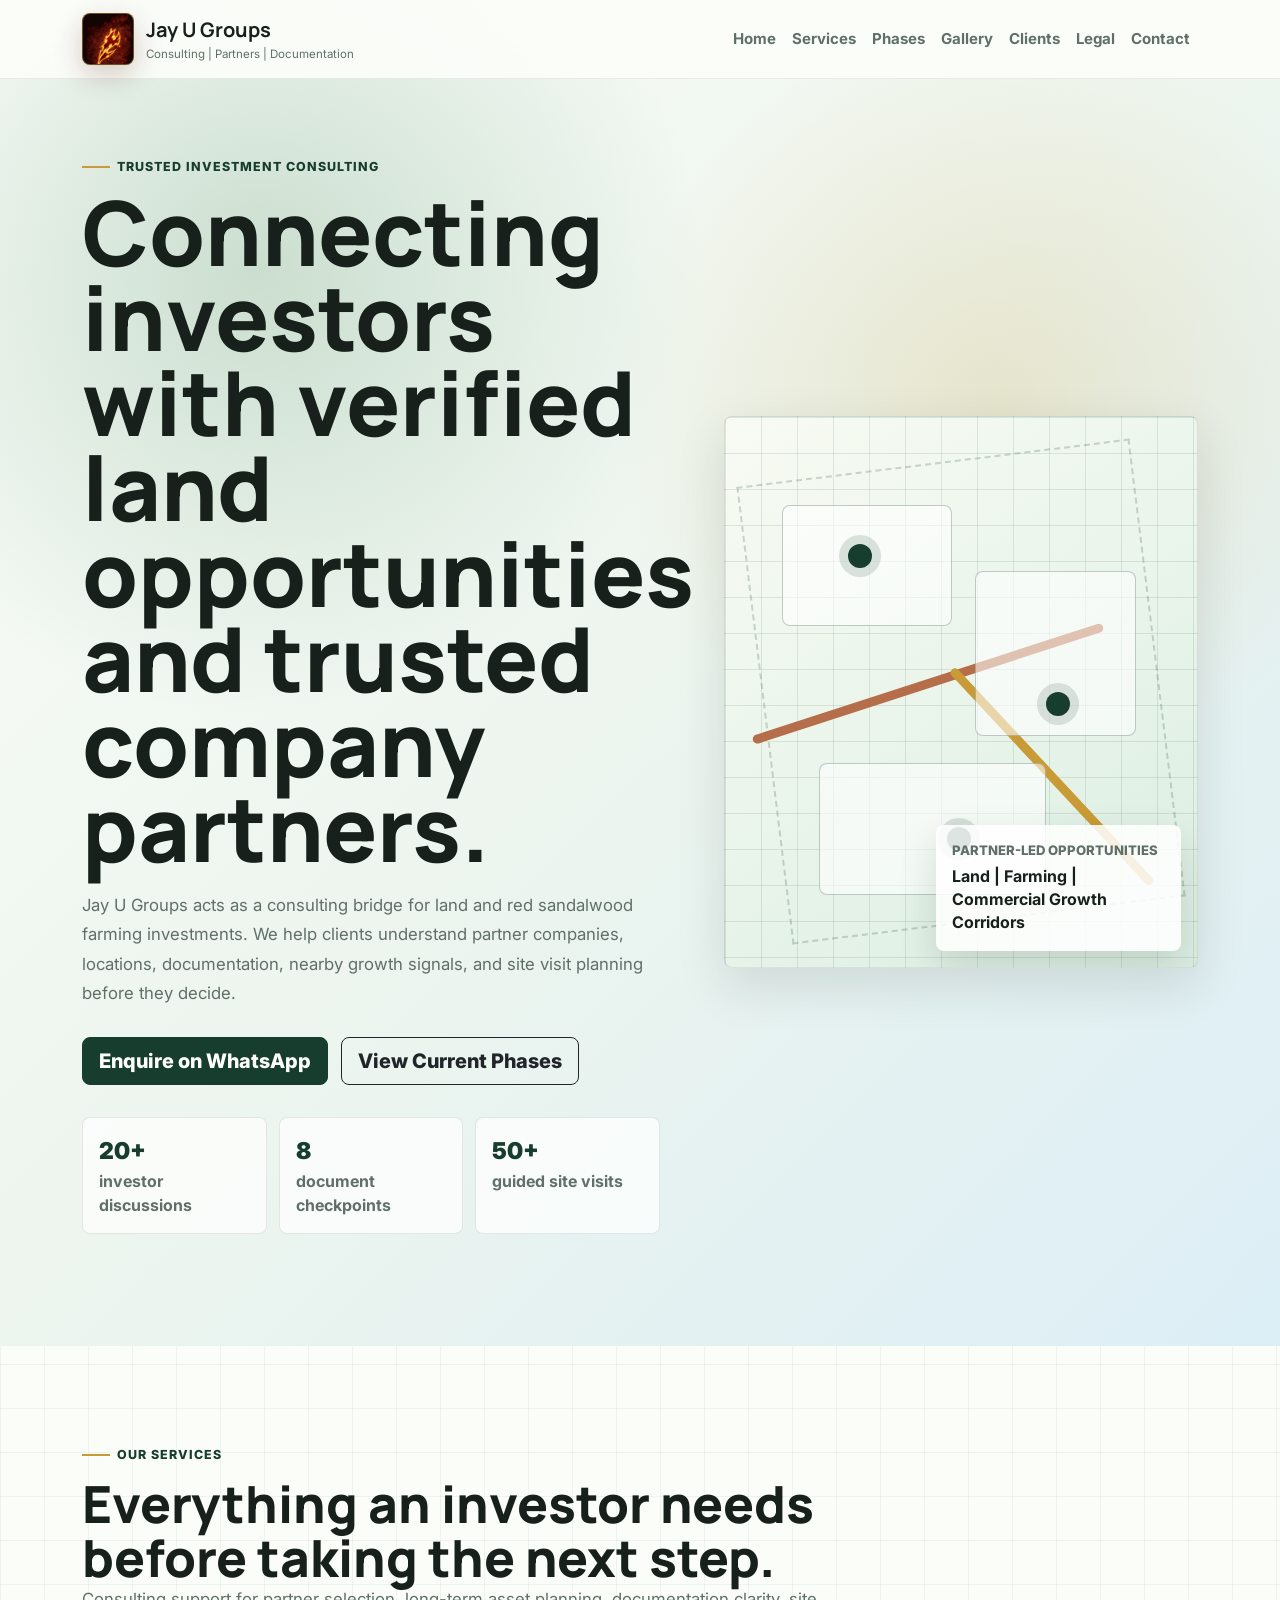
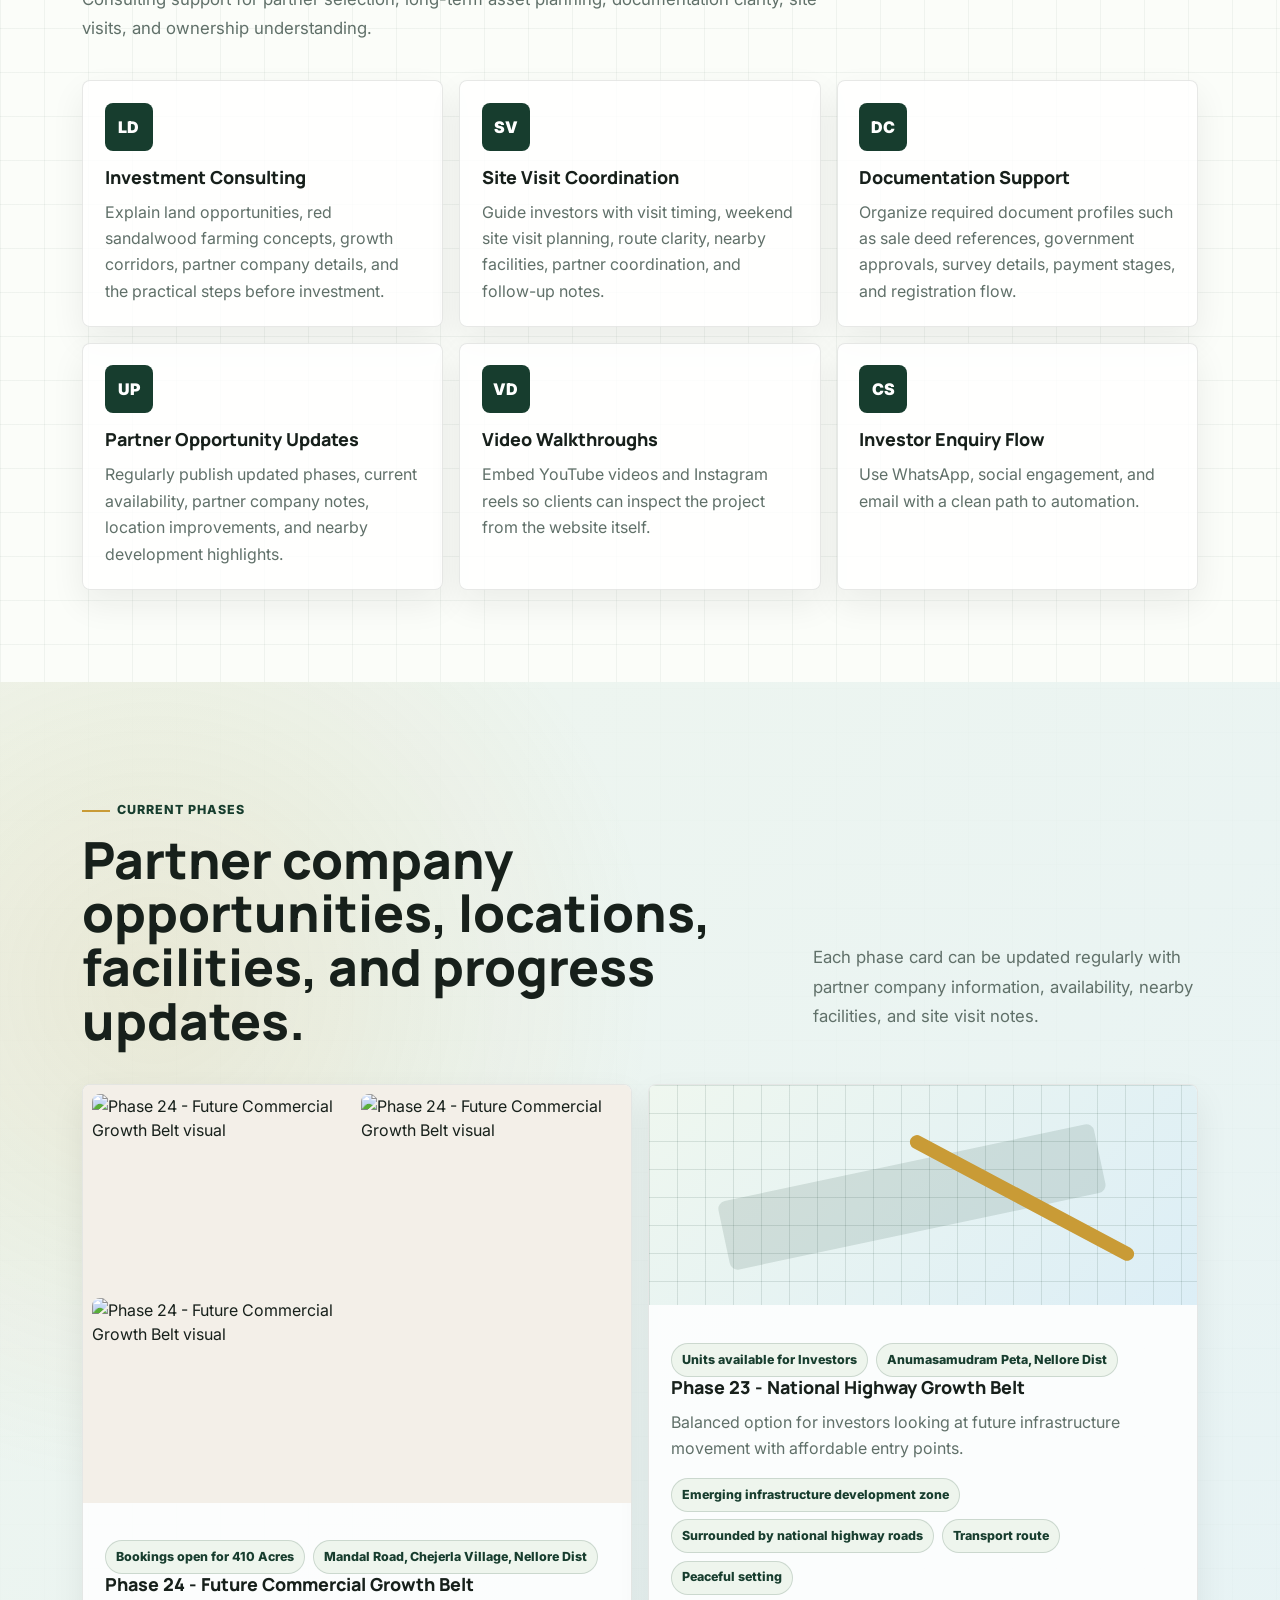
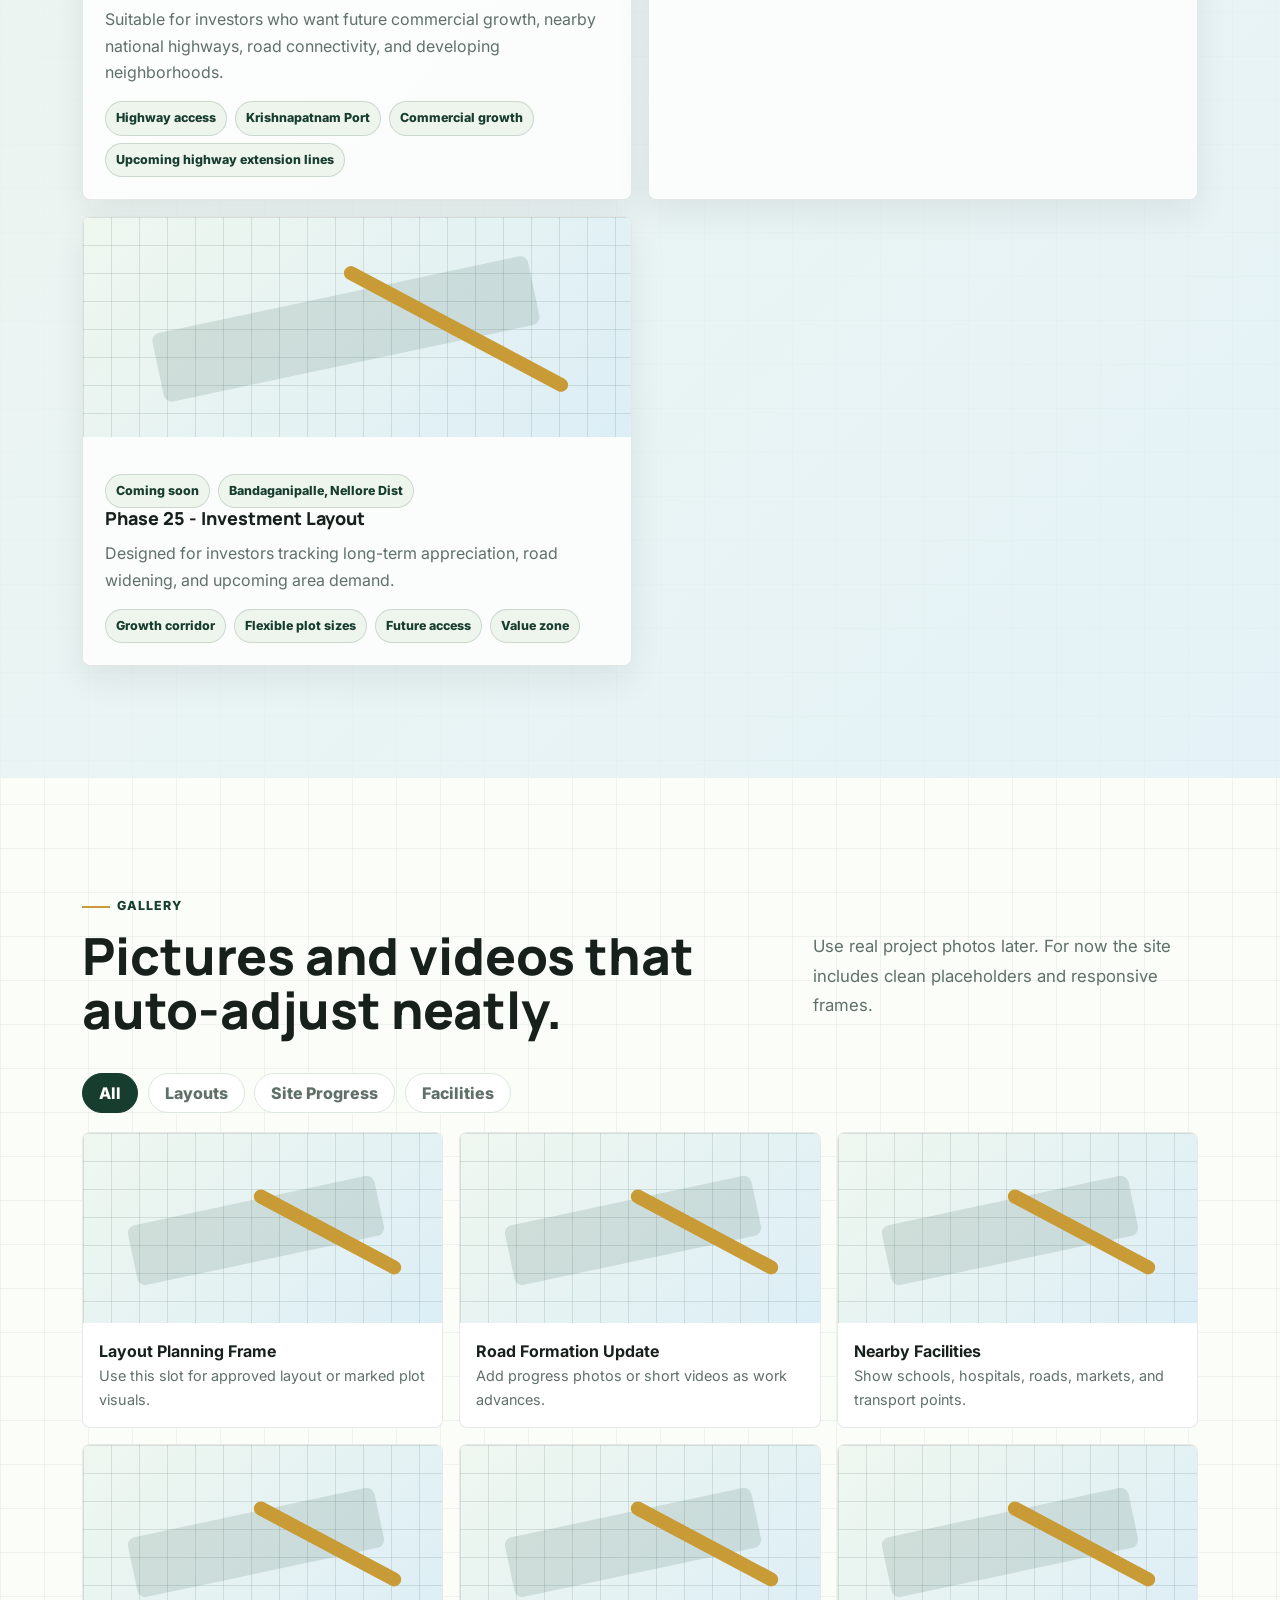
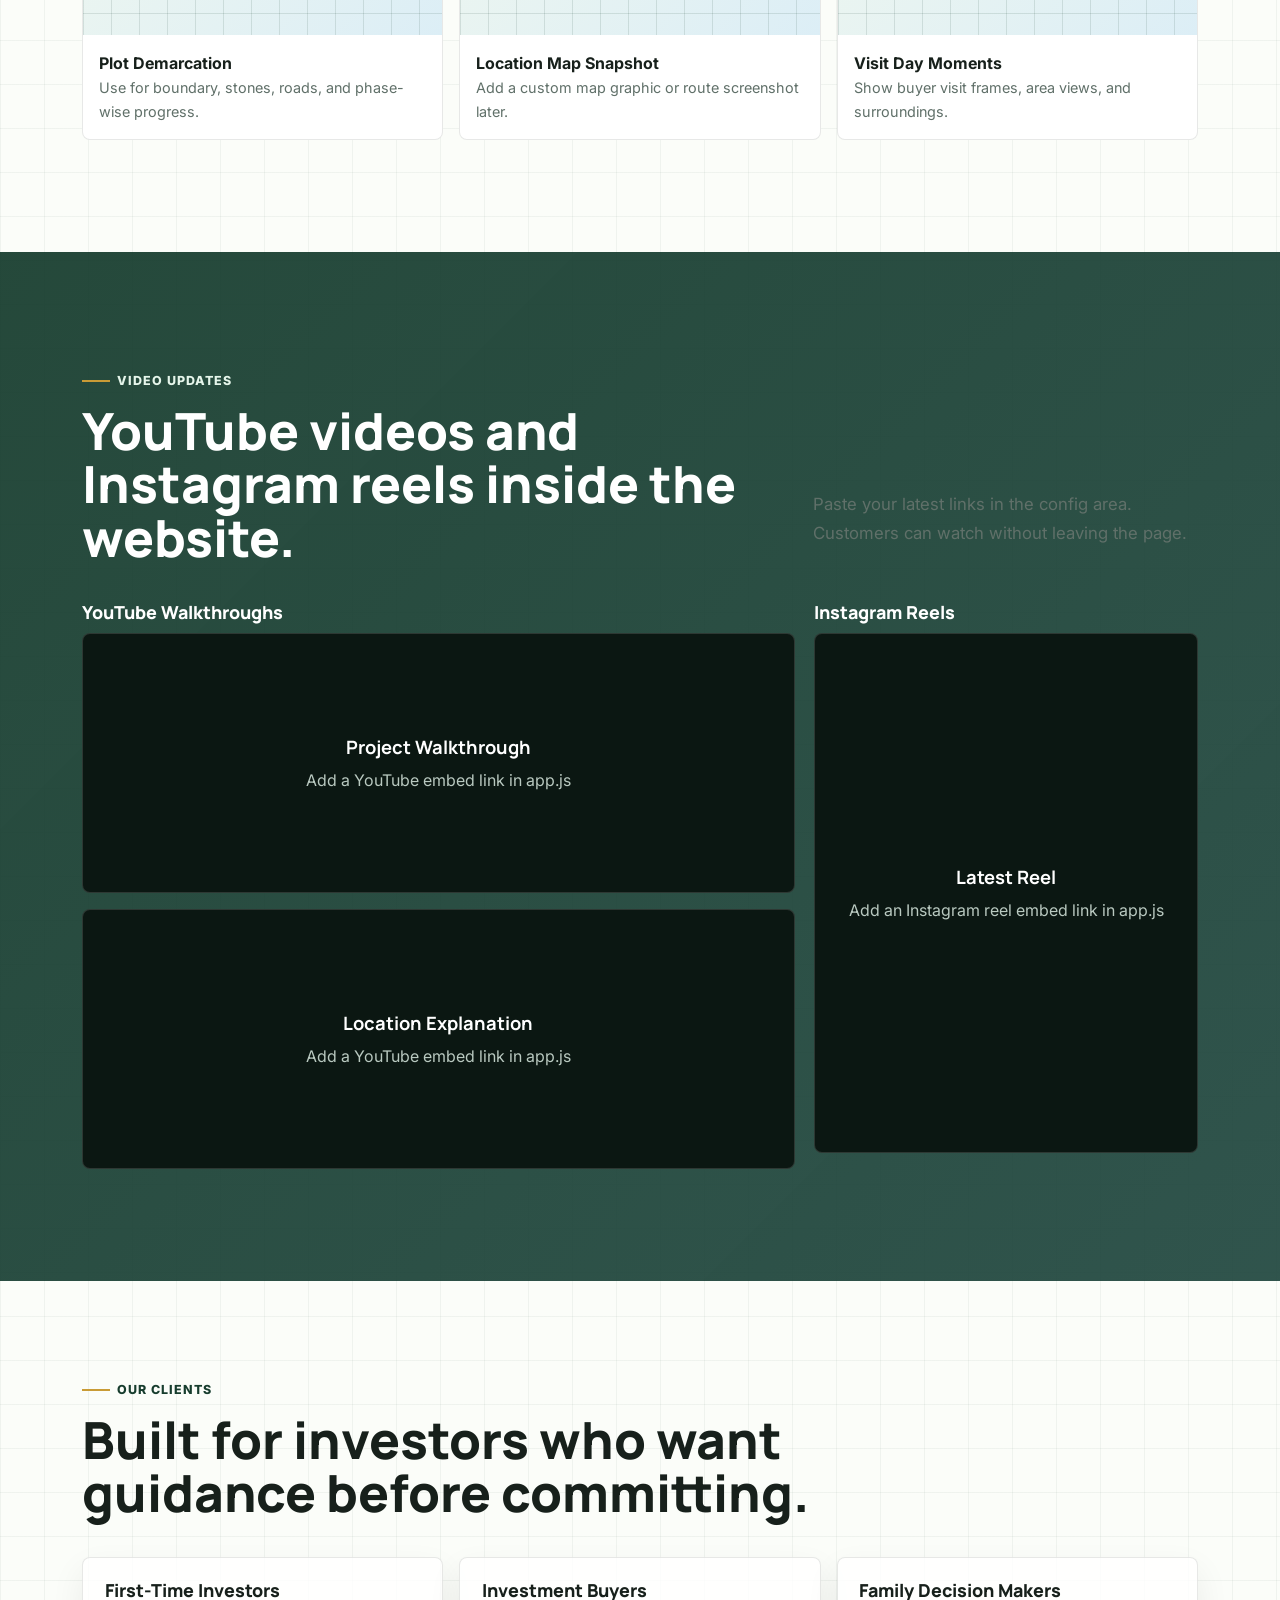
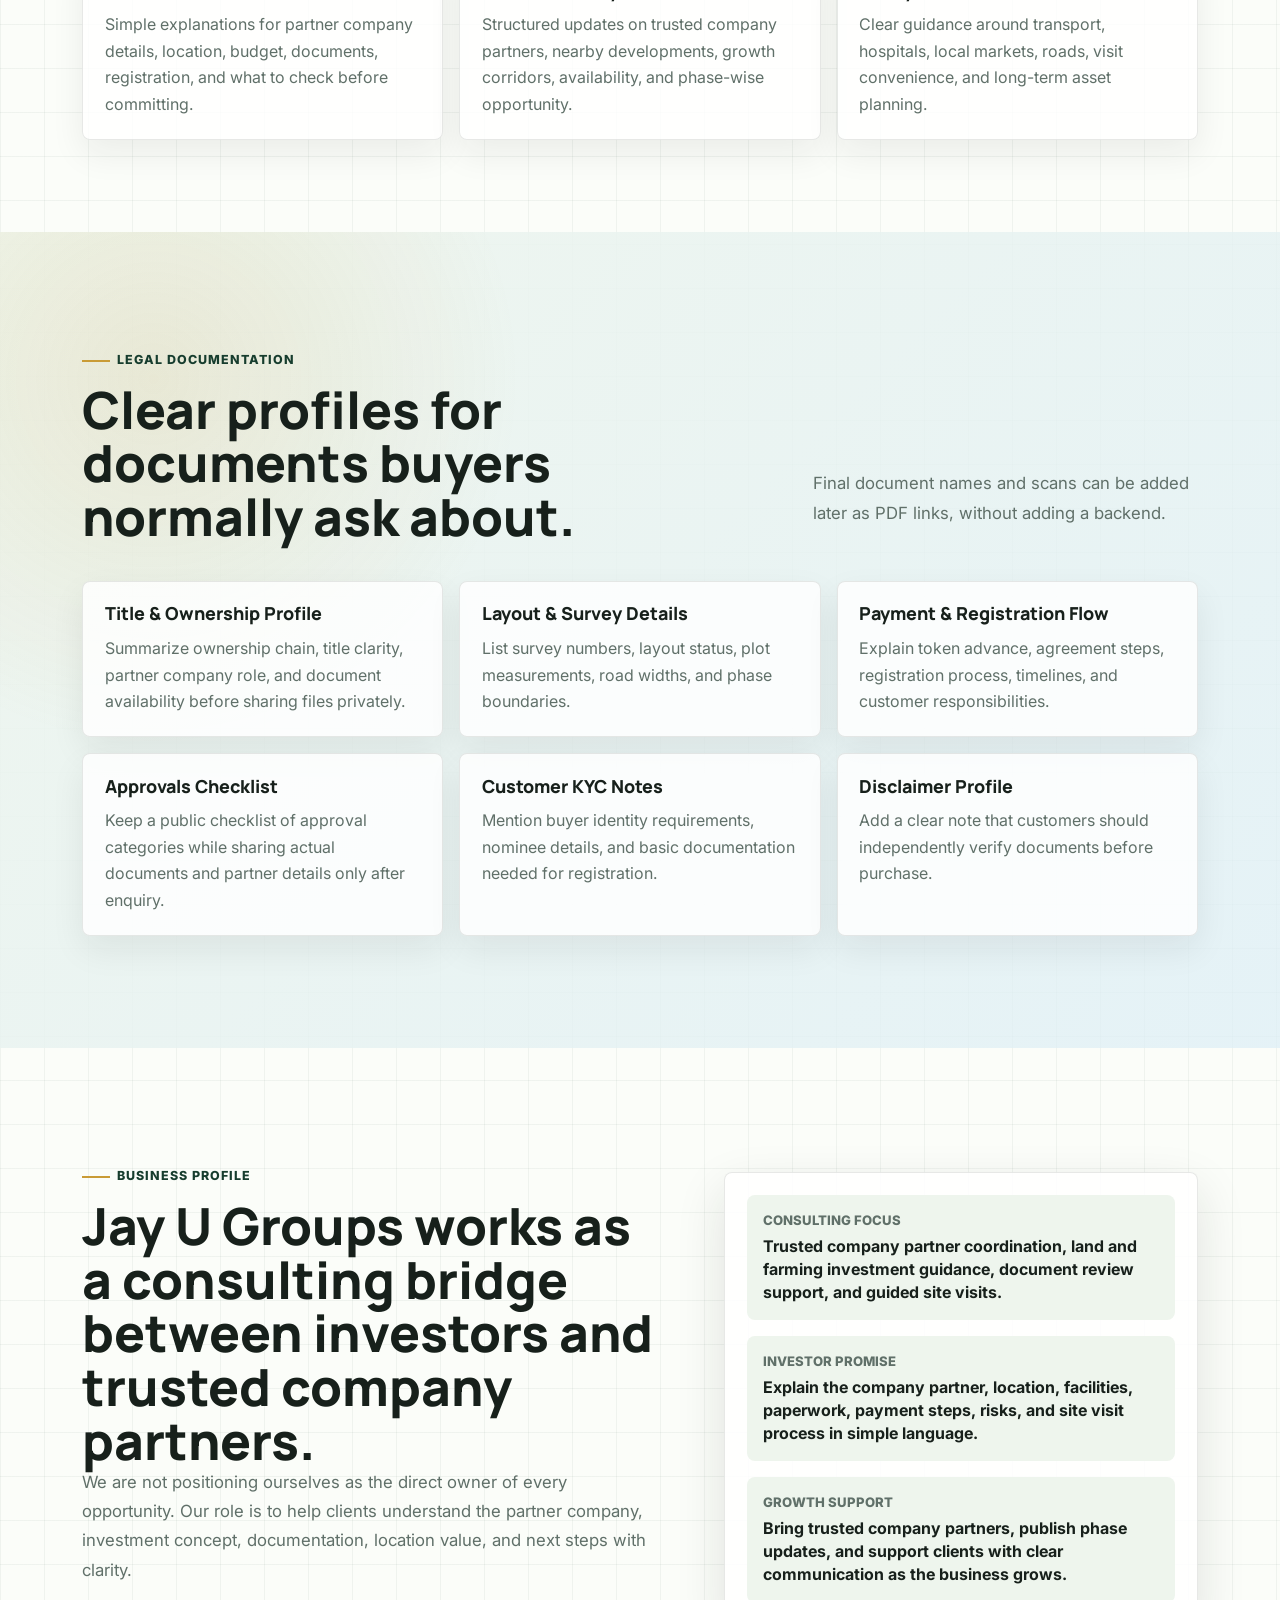
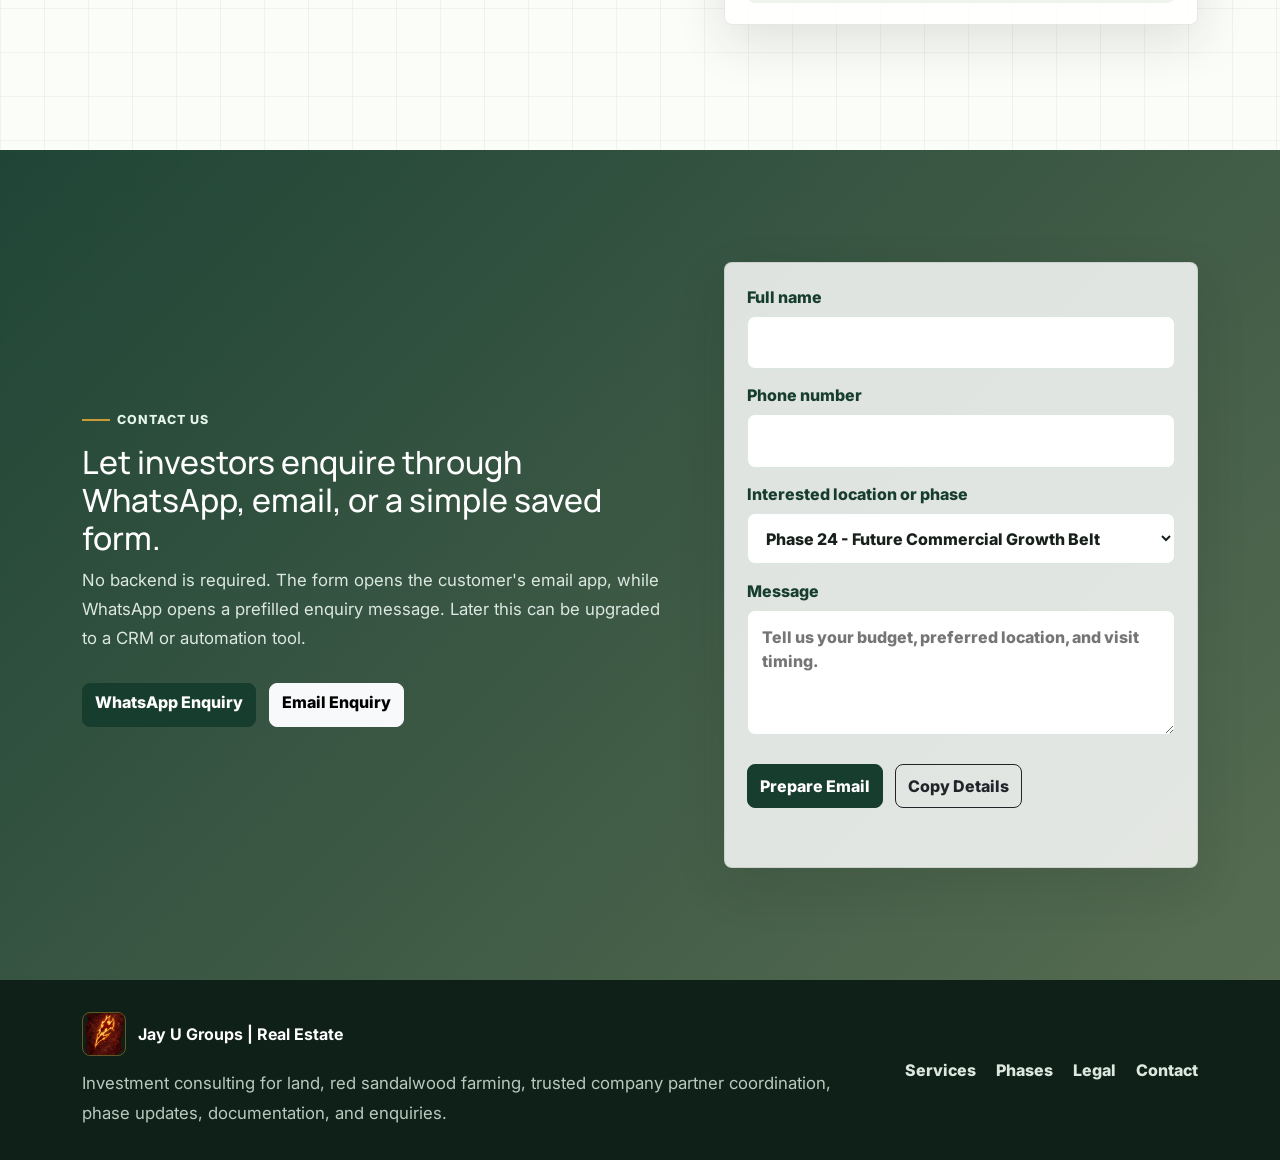
==== index.html @ fd275a39 "Publish consolidated root site structure" ====
<!doctype html>
<html lang="en">
  <head>
    <meta charset="utf-8">
    <meta name="viewport" content="width=device-width, initial-scale=1">
    <meta name="description" content="Jay U Groups is an investment consulting brand connecting clients with trusted company partners for land, red sandalwood farming, documentation, and guided site visits.">
    <meta property="og:title" content="Jay U Groups | Real Estate">
    <meta property="og:description" content="Investment consulting for land, red sandalwood farming, trusted company partner coordination, documentation support, and guided site visits.">
    <meta property="og:image" content="./assets/jay-u-groups-logo.png">
    <meta name="twitter:card" content="summary_large_image">
    <meta name="twitter:image" content="./assets/jay-u-groups-logo.png">
    <title>Jay U Groups | Real Estate</title>
    <link rel="icon" type="image/png" href="./assets/jay-u-groups-logo.png">
    <link rel="preconnect" href="https://cdn.jsdelivr.net">
    <link rel="preconnect" href="https://fonts.googleapis.com">
    <link rel="preconnect" href="https://fonts.gstatic.com" crossorigin>
    <link href="https://fonts.googleapis.com/css2?family=Inter:wght@400;500;600;700;800&family=Manrope:wght@500;600;700;800&display=swap" rel="stylesheet">
    <link href="https://cdn.jsdelivr.net/npm/bootstrap@5.3.3/dist/css/bootstrap.min.css" rel="stylesheet">
    <link href="./styles.css" rel="stylesheet">
  </head>
  <body>
    <div class="site-shell">
      <nav class="navbar navbar-expand-lg fixed-top">
        <div class="container">
          <a class="navbar-brand" href="#home" aria-label="Jay U Groups home">
            <span class="brand-mark">
              <img src="./assets/jay-u-groups-logo.png" alt="" aria-hidden="true">
            </span>
            <span>
              <strong>Jay U Groups</strong>
              <small>Consulting | Partners | Documentation</small>
            </span>
          </a>
          <button class="navbar-toggler" type="button" data-bs-toggle="collapse" data-bs-target="#mainNav" aria-controls="mainNav" aria-expanded="false" aria-label="Toggle navigation">
            <span class="navbar-toggler-icon"></span>
          </button>
          <div class="collapse navbar-collapse" id="mainNav">
            <ul class="navbar-nav ms-auto align-items-lg-center">
              <li class="nav-item"><a class="nav-link" href="#home">Home</a></li>
              <li class="nav-item"><a class="nav-link" href="#services">Services</a></li>
              <li class="nav-item"><a class="nav-link" href="#projects">Phases</a></li>
              <li class="nav-item"><a class="nav-link" href="#gallery">Gallery</a></li>
              <li class="nav-item"><a class="nav-link" href="#clients">Clients</a></li>
              <li class="nav-item"><a class="nav-link" href="#legal">Legal</a></li>
              <li class="nav-item"><a class="nav-link" href="#contact">Contact</a></li>
            </ul>
          </div>
        </div>
      </nav>

      <main>
        <section class="hero section-pad" id="home">
          <div class="hero-grid container">
            <div class="hero-copy">
              <span class="eyebrow">Trusted Investment Consulting</span>
              <h1>Connecting investors with verified land opportunities and trusted company partners.</h1>
              <p>Jay U Groups acts as a consulting bridge for land and red sandalwood farming investments. We help clients understand partner companies, locations, documentation, nearby growth signals, and site visit planning before they decide.</p>
              <div class="hero-actions">
                <a class="btn btn-primary btn-lg" id="heroWhatsApp" target="_blank" rel="noopener" href="#">Enquire on WhatsApp</a>
                <a class="btn btn-outline-dark btn-lg" href="#projects">View Current Phases</a>
              </div>
              <div class="trust-row" aria-label="Business highlights">
                <span><strong id="statPlots">0+</strong> investor discussions</span>
                <span><strong id="statDocs">0</strong> document checkpoints</span>
                <span><strong id="statVisits">0+</strong> guided site visits</span>
              </div>
            </div>
            <div class="hero-visual" aria-hidden="true">
              <div class="map-board">
                <div class="route-line route-a"></div>
                <div class="route-line route-b"></div>
                <div class="zone zone-one"></div>
                <div class="zone zone-two"></div>
                <div class="zone zone-three"></div>
                <span class="pin pin-a"></span>
                <span class="pin pin-b"></span>
                <span class="pin pin-c"></span>
                <div class="metric-panel">
                  <span>Partner-led opportunities</span>
                  <strong>Land | Farming | Commercial Growth Corridors</strong>
                </div>
              </div>
            </div>
          </div>
        </section>

        <section class="section-pad compact" id="services">
          <div class="container">
            <div class="section-heading">
              <span class="eyebrow">Our Services</span>
              <h2>Everything an investor needs before taking the next step.</h2>
              <p>Consulting support for partner selection, long-term asset planning, documentation clarity, site visits, and ownership understanding.</p>
            </div>
            <div class="service-grid" id="serviceGrid"></div>
          </div>
        </section>

        <section class="section-pad band" id="projects">
          <div class="container">
            <div class="section-heading split">
              <div>
                <span class="eyebrow">Current Phases</span>
                <h2>Partner company opportunities, locations, facilities, and progress updates.</h2>
              </div>
              <p>Each phase card can be updated regularly with partner company information, availability, nearby facilities, and site visit notes.</p>
            </div>
            <div class="project-grid" id="projectGrid"></div>
          </div>
        </section>

        <section class="section-pad" id="gallery">
          <div class="container">
            <div class="section-heading split">
              <div>
                <span class="eyebrow">Gallery</span>
                <h2>Pictures and videos that auto-adjust neatly.</h2>
              </div>
              <p>Use real project photos later. For now the site includes clean placeholders and responsive frames.</p>
            </div>
            <div class="gallery-tools">
              <button class="filter-btn active" data-filter="all">All</button>
              <button class="filter-btn" data-filter="layout">Layouts</button>
              <button class="filter-btn" data-filter="site">Site Progress</button>
              <button class="filter-btn" data-filter="facility">Facilities</button>
            </div>
            <div class="gallery-grid" id="galleryGrid"></div>
          </div>
        </section>

        <section class="section-pad media-band" id="videos">
          <div class="container">
            <div class="section-heading split">
              <div>
                <span class="eyebrow">Video Updates</span>
                <h2>YouTube videos and Instagram reels inside the website.</h2>
              </div>
              <p>Paste your latest links in the config area. Customers can watch without leaving the page.</p>
            </div>
            <div class="media-layout">
              <div>
                <h3>YouTube Walkthroughs</h3>
                <div class="video-stack" id="youtubeGrid"></div>
              </div>
              <div>
                <h3>Instagram Reels</h3>
                <div class="reel-stack" id="reelGrid"></div>
              </div>
            </div>
          </div>
        </section>

        <section class="section-pad compact" id="clients">
          <div class="container">
            <div class="section-heading">
              <span class="eyebrow">Our Clients</span>
              <h2>Built for investors who want guidance before committing.</h2>
            </div>
            <div class="client-grid" id="clientGrid"></div>
          </div>
        </section>

        <section class="section-pad band" id="legal">
          <div class="container">
            <div class="section-heading split">
              <div>
                <span class="eyebrow">Legal Documentation</span>
                <h2>Clear profiles for documents buyers normally ask about.</h2>
              </div>
              <p>Final document names and scans can be added later as PDF links, without adding a backend.</p>
            </div>
            <div class="legal-grid" id="legalGrid"></div>
          </div>
        </section>

        <section class="section-pad" id="profiles">
          <div class="container profile-layout">
            <div class="section-heading">
              <span class="eyebrow">Business Profile</span>
              <h2>Jay U Groups works as a consulting bridge between investors and trusted company partners.</h2>
              <p>We are not positioning ourselves as the direct owner of every opportunity. Our role is to help clients understand the partner company, investment concept, documentation, location value, and next steps with clarity.</p>
            </div>
            <div class="profile-panel">
              <div>
                <span>Consulting Focus</span>
                <strong>Trusted company partner coordination, land and farming investment guidance, document review support, and guided site visits.</strong>
              </div>
              <div>
                <span>Investor Promise</span>
                <strong>Explain the company partner, location, facilities, paperwork, payment steps, risks, and site visit process in simple language.</strong>
              </div>
              <div>
                <span>Growth Support</span>
                <strong>Bring trusted company partners, publish phase updates, and support clients with clear communication as the business grows.</strong>
              </div>
            </div>
          </div>
        </section>

        <section class="section-pad contact-band" id="contact">
          <div class="container contact-layout">
            <div>
              <span class="eyebrow">Contact Us</span>
              <h2>Let investors enquire through WhatsApp, email, or a simple saved form.</h2>
              <p>No backend is required. The form opens the customer's email app, while WhatsApp opens a prefilled enquiry message. Later this can be upgraded to a CRM or automation tool.</p>
              <div class="contact-actions">
                <a class="btn btn-primary" id="contactWhatsApp" target="_blank" rel="noopener" href="#">WhatsApp Enquiry</a>
                <a class="btn btn-light" id="contactEmail" href="#">Email Enquiry</a>
              </div>
            </div>
            <form class="contact-form" id="leadForm">
              <label>
                Full name
                <input type="text" name="name" autocomplete="name" required>
              </label>
              <label>
                Phone number
                <input type="tel" name="phone" autocomplete="tel" required>
              </label>
              <label>
                Interested location or phase
                <select name="interest" id="interestSelect"></select>
              </label>
              <label>
                Message
                <textarea name="message" rows="4" placeholder="Tell us your budget, preferred location, and visit timing."></textarea>
              </label>
              <div class="form-actions">
                <button class="btn btn-primary" type="submit">Prepare Email</button>
                <button class="btn btn-outline-dark" type="button" id="copyLead">Copy Details</button>
              </div>
              <p class="form-note" id="formNote" role="status"></p>
            </form>
          </div>
        </section>
      </main>

      <footer>
        <div class="container footer-grid">
          <div>
            <span class="footer-brand">
              <img src="./assets/jay-u-groups-logo.png" alt="" aria-hidden="true">
              <strong>Jay U Groups | Real Estate</strong>
            </span>
            <p>Investment consulting for land, red sandalwood farming, trusted company partner coordination, phase updates, documentation, and enquiries.</p>
          </div>
          <div>
            <a href="#services">Services</a>
            <a href="#projects">Phases</a>
            <a href="#legal">Legal</a>
            <a href="#contact">Contact</a>
          </div>
        </div>
      </footer>
    </div>

    <script src="https://cdn.jsdelivr.net/npm/bootstrap@5.3.3/dist/js/bootstrap.bundle.min.js"></script>
    <script src="./app.js"></script>
  </body>
</html>
---- styles.css ----
:root {
  --ink: #17201b;
  --muted: #607069;
  --line: #dce7df;
  --paper: #fbfdf9;
  --soft: #eef5ed;
  --forest: #173d2e;
  --leaf: #4f8f65;
  --gold: #c99b36;
  --clay: #b66e4a;
  --sky: #dceef6;
  --white: #ffffff;
  --shadow: 0 18px 50px rgba(23, 32, 27, 0.12);
}

* {
  box-sizing: border-box;
}

html {
  scroll-behavior: smooth;
}

body {
  margin: 0;
  font-family: Inter, system-ui, -apple-system, BlinkMacSystemFont, "Segoe UI", sans-serif;
  color: var(--ink);
  background:
    linear-gradient(90deg, rgba(23, 61, 46, 0.05) 1px, transparent 1px),
    linear-gradient(rgba(23, 61, 46, 0.05) 1px, transparent 1px),
    var(--paper);
  background-size: 44px 44px;
}

a {
  color: inherit;
  text-decoration: none;
}

.navbar {
  background: rgba(251, 253, 249, 0.92);
  border-bottom: 1px solid rgba(23, 32, 27, 0.08);
  backdrop-filter: blur(18px);
}

.navbar-brand {
  display: inline-flex;
  align-items: center;
  gap: 0.75rem;
  color: var(--ink);
}

.navbar-brand strong,
h1,
h2,
h3 {
  font-family: Manrope, Inter, sans-serif;
  letter-spacing: 0;
}

.navbar-brand small {
  display: block;
  color: var(--muted);
  font-size: 0.72rem;
  margin-top: 0.1rem;
}

.brand-mark {
  display: inline-grid;
  place-items: center;
  width: 52px;
  height: 52px;
  border-radius: 8px;
  color: var(--white);
  background: #130502;
  border: 1px solid rgba(201, 155, 54, 0.5);
  box-shadow: 0 10px 28px rgba(80, 22, 8, 0.22);
  font-weight: 800;
  overflow: hidden;
}

.brand-mark img {
  width: 100%;
  height: 100%;
  object-fit: cover;
}

.nav-link {
  color: var(--muted);
  font-weight: 700;
  font-size: 0.94rem;
}

.nav-link:hover,
.nav-link:focus {
  color: var(--forest);
}

.section-pad {
  padding: 112px 0;
  position: relative;
  overflow: hidden;
}

.compact {
  padding: 92px 0;
}

.band {
  background:
    radial-gradient(circle at 12% 18%, rgba(201, 155, 54, 0.14), transparent 28%),
    linear-gradient(135deg, rgba(238, 245, 237, 0.92), rgba(220, 238, 246, 0.72));
}

.media-band {
  background:
    linear-gradient(135deg, rgba(23, 61, 46, 0.94), rgba(37, 75, 67, 0.95)),
    repeating-linear-gradient(45deg, transparent 0 18px, rgba(255, 255, 255, 0.08) 18px 19px);
  color: var(--white);
}

.hero {
  min-height: 100vh;
  padding-top: 150px;
  display: flex;
  align-items: center;
  background:
    radial-gradient(circle at 20% 20%, rgba(79, 143, 101, 0.26), transparent 30%),
    radial-gradient(circle at 78% 30%, rgba(201, 155, 54, 0.18), transparent 28%),
    linear-gradient(135deg, #fbfdf9 0%, #edf5ee 50%, #dceef6 100%);
}

.hero-grid,
.contact-layout,
.profile-layout {
  display: grid;
  grid-template-columns: minmax(0, 1fr) minmax(340px, 0.82fr);
  gap: clamp(2rem, 5vw, 5rem);
  align-items: center;
}

.eyebrow {
  display: inline-flex;
  align-items: center;
  gap: 0.45rem;
  color: var(--forest);
  font-weight: 800;
  text-transform: uppercase;
  font-size: 0.78rem;
  letter-spacing: 0.08em;
  margin-bottom: 0.8rem;
}

.eyebrow::before {
  content: "";
  width: 28px;
  height: 2px;
  background: var(--gold);
}

.media-band .eyebrow,
.contact-band .eyebrow {
  color: #e5f5ea;
}

.hero h1 {
  max-width: 820px;
  font-size: clamp(2.7rem, 7vw, 6.5rem);
  line-height: 0.95;
  font-weight: 800;
  margin: 0;
}

.hero p,
.section-heading p,
.contact-layout p,
footer p {
  color: var(--muted);
  font-size: 1.05rem;
  line-height: 1.75;
}

.hero p {
  max-width: 650px;
  margin: 1.3rem 0 0;
}

.hero-actions,
.contact-actions,
.form-actions {
  display: flex;
  flex-wrap: wrap;
  gap: 0.8rem;
  margin-top: 1.8rem;
}

.btn {
  border-radius: 8px;
  font-weight: 800;
  border-width: 1px;
  min-height: 44px;
}

.btn-primary {
  background: var(--forest);
  border-color: var(--forest);
}

.btn-primary:hover,
.btn-primary:focus {
  background: #0f2f23;
  border-color: #0f2f23;
}

.trust-row {
  display: grid;
  grid-template-columns: repeat(3, minmax(0, 1fr));
  gap: 0.75rem;
  margin-top: 2rem;
  max-width: 720px;
}

.trust-row span {
  min-height: 88px;
  padding: 1rem;
  border: 1px solid rgba(23, 32, 27, 0.1);
  background: rgba(255, 255, 255, 0.72);
  border-radius: 8px;
  color: var(--muted);
  font-weight: 700;
}

.trust-row strong {
  display: block;
  color: var(--forest);
  font-size: 1.45rem;
}

.hero-visual {
  min-height: 520px;
  display: grid;
  place-items: center;
}

.map-board {
  position: relative;
  width: min(100%, 530px);
  aspect-ratio: 0.86;
  border-radius: 8px;
  background:
    linear-gradient(90deg, rgba(23, 61, 46, 0.11) 1px, transparent 1px),
    linear-gradient(rgba(23, 61, 46, 0.11) 1px, transparent 1px),
    linear-gradient(145deg, #f8fbf3, #dbeee2);
  background-size: 36px 36px, 36px 36px, auto;
  box-shadow: var(--shadow);
  border: 1px solid rgba(23, 32, 27, 0.12);
  overflow: hidden;
}

.map-board::before {
  content: "";
  position: absolute;
  inset: 8%;
  border: 2px dashed rgba(23, 61, 46, 0.2);
  transform: rotate(-7deg);
}

.zone {
  position: absolute;
  border: 1px solid rgba(23, 61, 46, 0.26);
  background: rgba(255, 255, 255, 0.58);
  border-radius: 8px;
}

.zone-one {
  width: 36%;
  height: 22%;
  left: 12%;
  top: 16%;
}

.zone-two {
  width: 34%;
  height: 30%;
  right: 13%;
  top: 28%;
}

.zone-three {
  width: 48%;
  height: 24%;
  left: 20%;
  bottom: 13%;
}

.route-line {
  position: absolute;
  height: 9px;
  background: var(--clay);
  border-radius: 999px;
  transform-origin: left center;
}

.route-a {
  width: 78%;
  left: 6%;
  top: 58%;
  transform: rotate(-18deg);
}

.route-b {
  width: 62%;
  right: -10%;
  top: 45%;
  transform: rotate(47deg);
  background: var(--gold);
}

.pin {
  position: absolute;
  width: 24px;
  height: 24px;
  border-radius: 50%;
  background: var(--forest);
  box-shadow: 0 0 0 9px rgba(23, 61, 46, 0.14);
}

.pin-a {
  top: 23%;
  left: 26%;
}

.pin-b {
  top: 50%;
  right: 27%;
}

.pin-c {
  bottom: 21%;
  left: 47%;
}

.metric-panel {
  position: absolute;
  right: 1rem;
  bottom: 1rem;
  max-width: 245px;
  padding: 1rem;
  border-radius: 8px;
  background: rgba(255, 255, 255, 0.86);
  box-shadow: 0 16px 38px rgba(23, 32, 27, 0.14);
}

.metric-panel span,
.profile-panel span {
  display: block;
  color: var(--muted);
  font-size: 0.82rem;
  font-weight: 800;
  text-transform: uppercase;
}

.metric-panel strong,
.profile-panel strong {
  display: block;
  margin-top: 0.25rem;
  line-height: 1.45;
}

.section-heading {
  max-width: 760px;
  margin-bottom: 2.3rem;
}

.section-heading.split {
  display: grid;
  grid-template-columns: minmax(0, 1fr) minmax(260px, 0.55fr);
  max-width: none;
  gap: 2rem;
  align-items: end;
}

.section-heading h2 {
  font-size: clamp(2rem, 4vw, 3.6rem);
  line-height: 1.05;
  font-weight: 800;
  margin: 0;
}

.service-grid,
.client-grid,
.legal-grid {
  display: grid;
  grid-template-columns: repeat(3, minmax(0, 1fr));
  gap: 1rem;
}

.service-card,
.client-card,
.legal-card,
.project-card {
  border: 1px solid rgba(23, 32, 27, 0.1);
  border-radius: 8px;
  background: rgba(255, 255, 255, 0.82);
  box-shadow: 0 14px 34px rgba(23, 32, 27, 0.07);
}

.service-card,
.client-card,
.legal-card {
  padding: 1.35rem;
}

.service-icon {
  width: 48px;
  height: 48px;
  display: grid;
  place-items: center;
  border-radius: 8px;
  color: var(--white);
  background: var(--forest);
  font-weight: 900;
  margin-bottom: 1rem;
}

.service-card h3,
.client-card h3,
.legal-card h3,
.project-card h3,
.media-layout h3 {
  font-size: 1.12rem;
  font-weight: 800;
  margin-bottom: 0.65rem;
}

.service-card p,
.client-card p,
.legal-card p,
.project-card p {
  color: var(--muted);
  line-height: 1.65;
  margin-bottom: 0;
}

.project-grid {
  display: grid;
  grid-template-columns: repeat(2, minmax(0, 1fr));
  gap: 1rem;
}

.project-card {
  overflow: hidden;
}

.project-art,
.gallery-art {
  position: relative;
  min-height: 220px;
  background:
    linear-gradient(90deg, rgba(23, 61, 46, 0.12) 1px, transparent 1px),
    linear-gradient(rgba(23, 61, 46, 0.12) 1px, transparent 1px),
    linear-gradient(135deg, #eff7ef, #dceef6);
  background-size: 28px 28px, 28px 28px, auto;
  overflow: hidden;
  transition: transform 0.25s ease, box-shadow 0.25s ease;
}

.project-art.has-image,
.gallery-art.has-image {
  padding: 0;
  background: #f3efe8;
}

.project-art.has-image::before,
.project-art.has-image::after,
.gallery-art.has-image::before,
.gallery-art.has-image::after {
  display: none;
}

.project-photo-stack {
  display: grid;
  grid-template-columns: repeat(2, minmax(0, 1fr));
  gap: 0.45rem;
  padding: 0.55rem;
  height: 100%;
}

.project-image,
.gallery-image {
  width: 100%;
  height: 100%;
  display: block;
  object-fit: cover;
  object-position: center;
  transition: transform 0.3s ease;
  border-radius: 8px;
}

.project-image {
  aspect-ratio: 4 / 3;
  min-height: 100px;
}

.gallery-image {
  aspect-ratio: 4 / 3;
}

.gallery-item:hover .gallery-image,
.project-card:hover .project-image {
  transform: scale(1.03);
}

.gallery-item:hover .gallery-art,
.project-card:hover .project-art {
  transform: translateY(-3px);
  box-shadow: inset 0 0 0 1px rgba(23, 61, 46, 0.12);
}

.project-art::before,
.gallery-art::before {
  content: "";
  position: absolute;
  width: 70%;
  height: 32%;
  left: 13%;
  top: 35%;
  border-radius: 8px;
  background: rgba(23, 61, 46, 0.12);
  transform: rotate(-12deg);
}

.project-art::after,
.gallery-art::after {
  content: "";
  position: absolute;
  width: 46%;
  height: 14px;
  right: 9%;
  top: 48%;
  background: var(--gold);
  border-radius: 999px;
  transform: rotate(28deg);
}

.project-body {
  padding: 1.35rem;
}

.tag-row,
.facility-row {
  display: flex;
  flex-wrap: wrap;
  gap: 0.45rem;
  margin-top: 1rem;
}

.tag,
.facility-row span {
  border: 1px solid rgba(23, 61, 46, 0.16);
  border-radius: 999px;
  padding: 0.42rem 0.65rem;
  color: var(--forest);
  background: var(--soft);
  font-weight: 800;
  font-size: 0.78rem;
}

.gallery-tools {
  display: flex;
  flex-wrap: wrap;
  gap: 0.6rem;
  margin-bottom: 1.2rem;
}

.filter-btn {
  border: 1px solid var(--line);
  border-radius: 999px;
  background: var(--white);
  color: var(--muted);
  min-height: 40px;
  padding: 0 1rem;
  font-weight: 800;
}

.filter-btn.active {
  color: var(--white);
  background: var(--forest);
  border-color: var(--forest);
}

.gallery-grid {
  display: grid;
  grid-template-columns: repeat(3, minmax(0, 1fr));
  gap: 1rem;
}

.gallery-item {
  border-radius: 8px;
  overflow: hidden;
  background: var(--white);
  border: 1px solid rgba(23, 32, 27, 0.1);
}

.gallery-art {
  min-height: 190px;
}

.gallery-caption {
  padding: 1rem;
}

.gallery-caption strong {
  display: block;
}

.gallery-caption span {
  color: var(--muted);
  font-size: 0.9rem;
}

.media-layout {
  display: grid;
  grid-template-columns: minmax(0, 1.3fr) minmax(280px, 0.7fr);
  gap: 1.2rem;
}

.video-stack,
.reel-stack {
  display: grid;
  gap: 1rem;
}

.video-frame,
.reel-frame,
.media-placeholder {
  width: 100%;
  border: 0;
  border-radius: 8px;
  background: #0b1712;
}

.video-frame {
  aspect-ratio: 16 / 9;
}

.reel-frame {
  aspect-ratio: 9 / 16;
  min-height: 520px;
}

.media-placeholder {
  display: grid;
  place-content: center;
  min-height: 260px;
  padding: 1.4rem;
  border: 1px solid rgba(255, 255, 255, 0.14);
  color: var(--white);
  text-align: center;
}

.media-placeholder strong {
  font-family: Manrope, Inter, sans-serif;
  font-size: 1.15rem;
}

.media-placeholder span {
  color: #b9c9c0;
  margin-top: 0.4rem;
}

.reel-placeholder {
  min-height: 520px;
}

.profile-panel,
.contact-form {
  border-radius: 8px;
  border: 1px solid rgba(23, 32, 27, 0.1);
  background: rgba(255, 255, 255, 0.84);
  box-shadow: var(--shadow);
  padding: 1.35rem;
}

.profile-panel {
  display: grid;
  gap: 1rem;
}

.profile-panel > div {
  padding: 1rem;
  background: var(--soft);
  border-radius: 8px;
}

.contact-band {
  color: var(--white);
  background:
    linear-gradient(135deg, rgba(23, 61, 46, 0.96), rgba(80, 102, 75, 0.96)),
    repeating-linear-gradient(90deg, transparent 0 34px, rgba(255, 255, 255, 0.08) 34px 35px);
}

.contact-band p {
  color: #dce7df;
}

.contact-form {
  color: var(--ink);
}

.contact-form label {
  display: grid;
  gap: 0.45rem;
  margin-bottom: 0.9rem;
  color: var(--forest);
  font-weight: 800;
}

.contact-form input,
.contact-form select,
.contact-form textarea {
  width: 100%;
  border: 1px solid var(--line);
  border-radius: 8px;
  padding: 0.85rem 0.9rem;
  font: inherit;
  color: var(--ink);
  background: var(--white);
}

.form-note {
  min-height: 1.5rem;
  color: var(--muted);
  font-weight: 700;
  margin: 0.85rem 0 0;
}

footer {
  padding: 2rem 0;
  background: #0f2018;
  color: var(--white);
}

.footer-grid {
  display: grid;
  grid-template-columns: minmax(0, 1fr) auto;
  gap: 2rem;
  align-items: center;
}

footer p {
  color: #b9c9c0;
  margin: 0.45rem 0 0;
}

footer a {
  display: inline-block;
  color: #dce7df;
  font-weight: 800;
  margin-left: 1rem;
}

.footer-brand {
  display: inline-flex;
  align-items: center;
  gap: 0.75rem;
}

.footer-brand img {
  width: 44px;
  height: 44px;
  border-radius: 8px;
  object-fit: cover;
  border: 1px solid rgba(201, 155, 54, 0.45);
}

@media (max-width: 991px) {
  .hero-grid,
  .contact-layout,
  .profile-layout,
  .section-heading.split,
  .media-layout {
    grid-template-columns: 1fr;
  }

  .hero {
    min-height: auto;
  }

  .hero-visual {
    min-height: 420px;
  }

  .service-grid,
  .client-grid,
  .legal-grid,
  .gallery-grid,
  .project-grid {
    grid-template-columns: repeat(2, minmax(0, 1fr));
  }

  .navbar-collapse {
    padding: 1rem 0;
  }
}

@media (max-width: 640px) {
  .section-pad,
  .compact {
    padding: 78px 0;
  }

  .hero {
    padding-top: 120px;
  }

  .hero h1 {
    font-size: clamp(2.45rem, 15vw, 4rem);
  }

  .trust-row,
  .service-grid,
  .client-grid,
  .legal-grid,
  .gallery-grid,
  .project-grid {
    grid-template-columns: 1fr;
  }

  .hero-actions .btn,
  .contact-actions .btn,
  .form-actions .btn {
    width: 100%;
  }

  .hero-visual {
    min-height: 330px;
  }

  .reel-frame {
    min-height: 480px;
  }

  .footer-grid {
    grid-template-columns: 1fr;
  }

  footer a {
    margin: 0 1rem 0.5rem 0;
  }
}
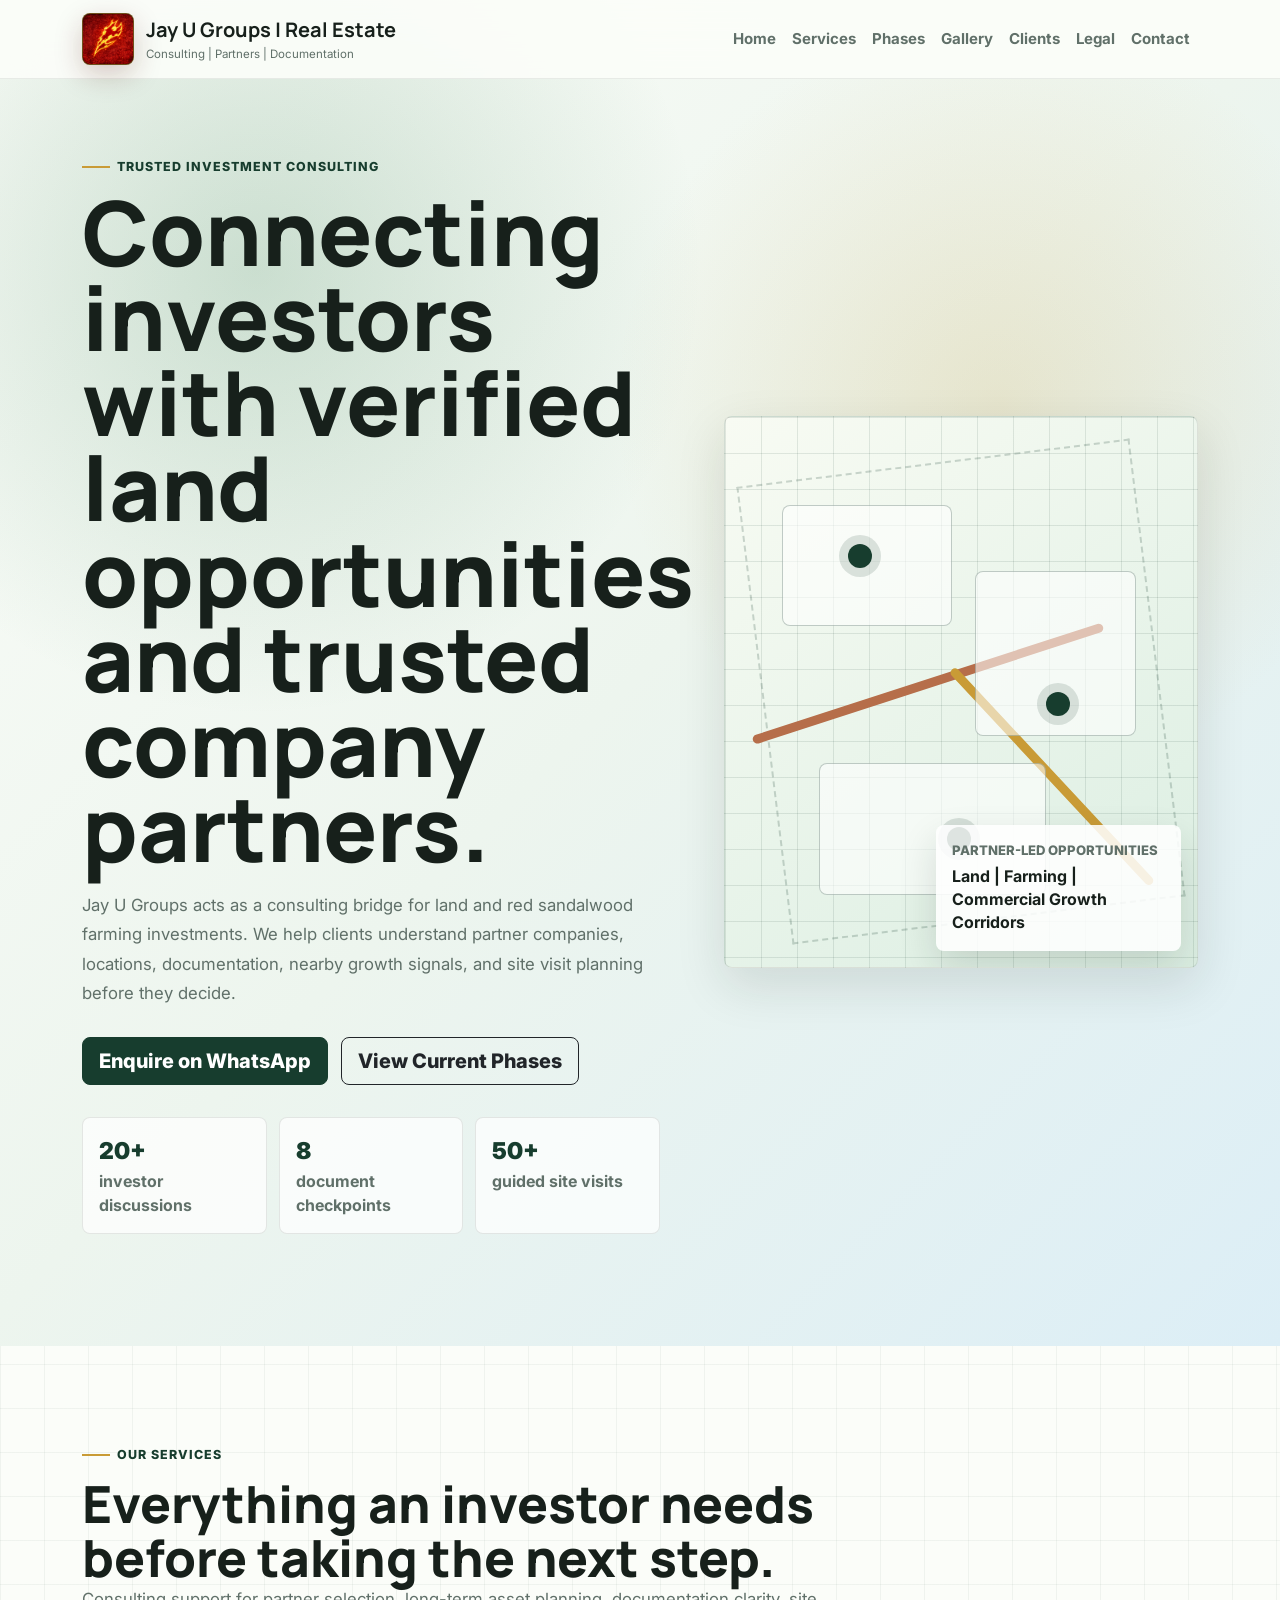
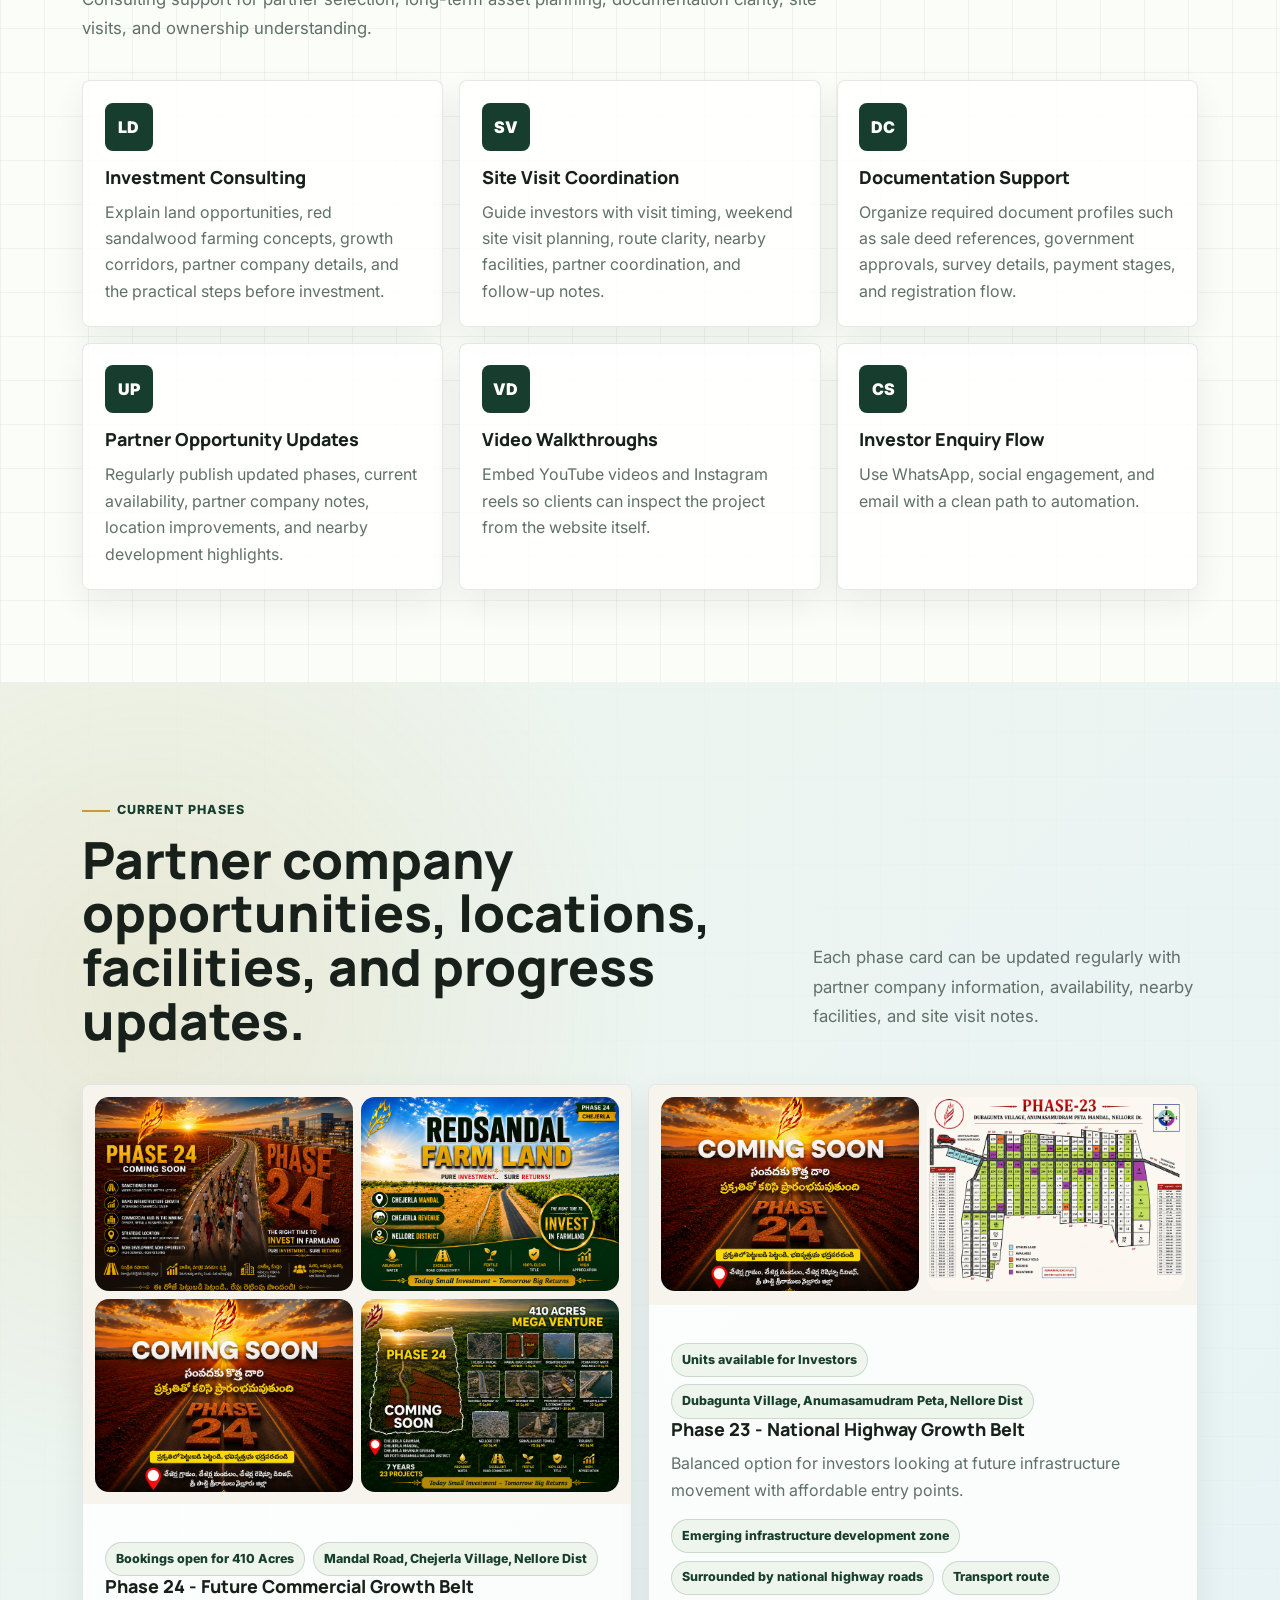
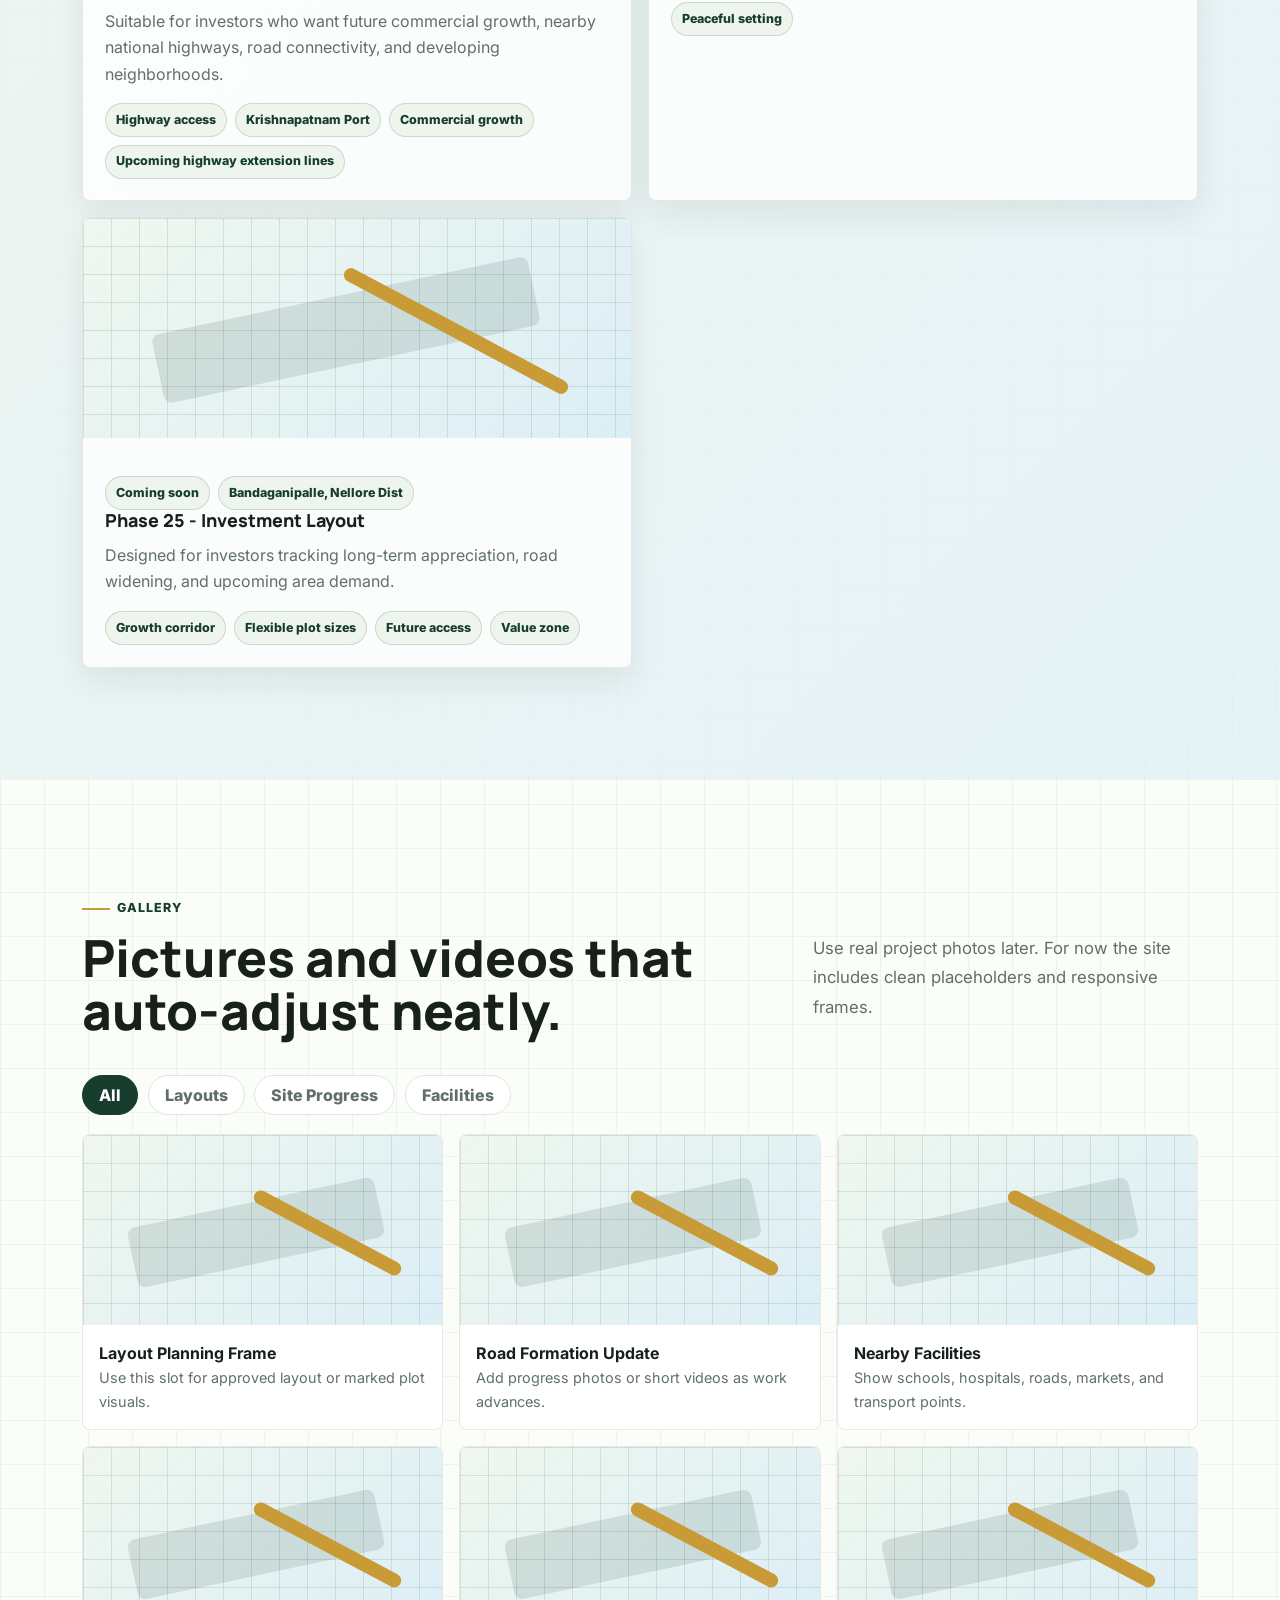
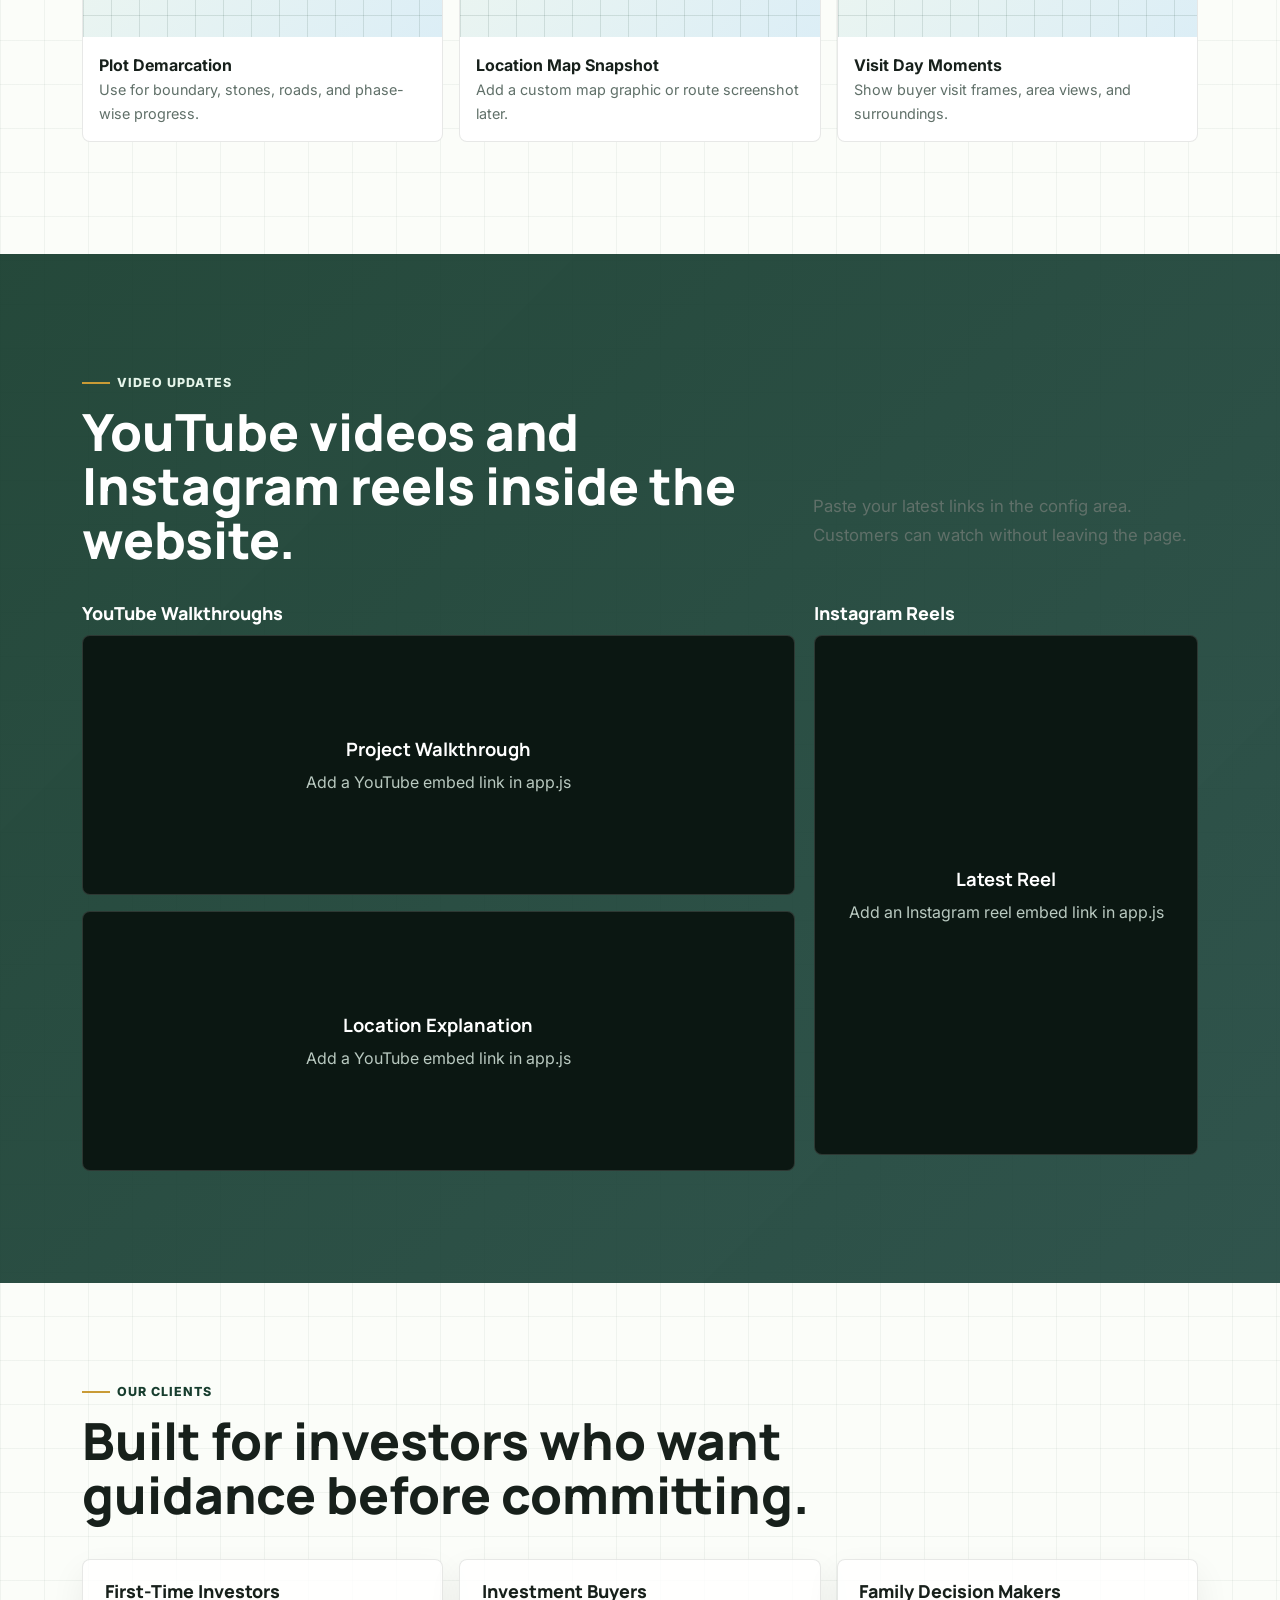
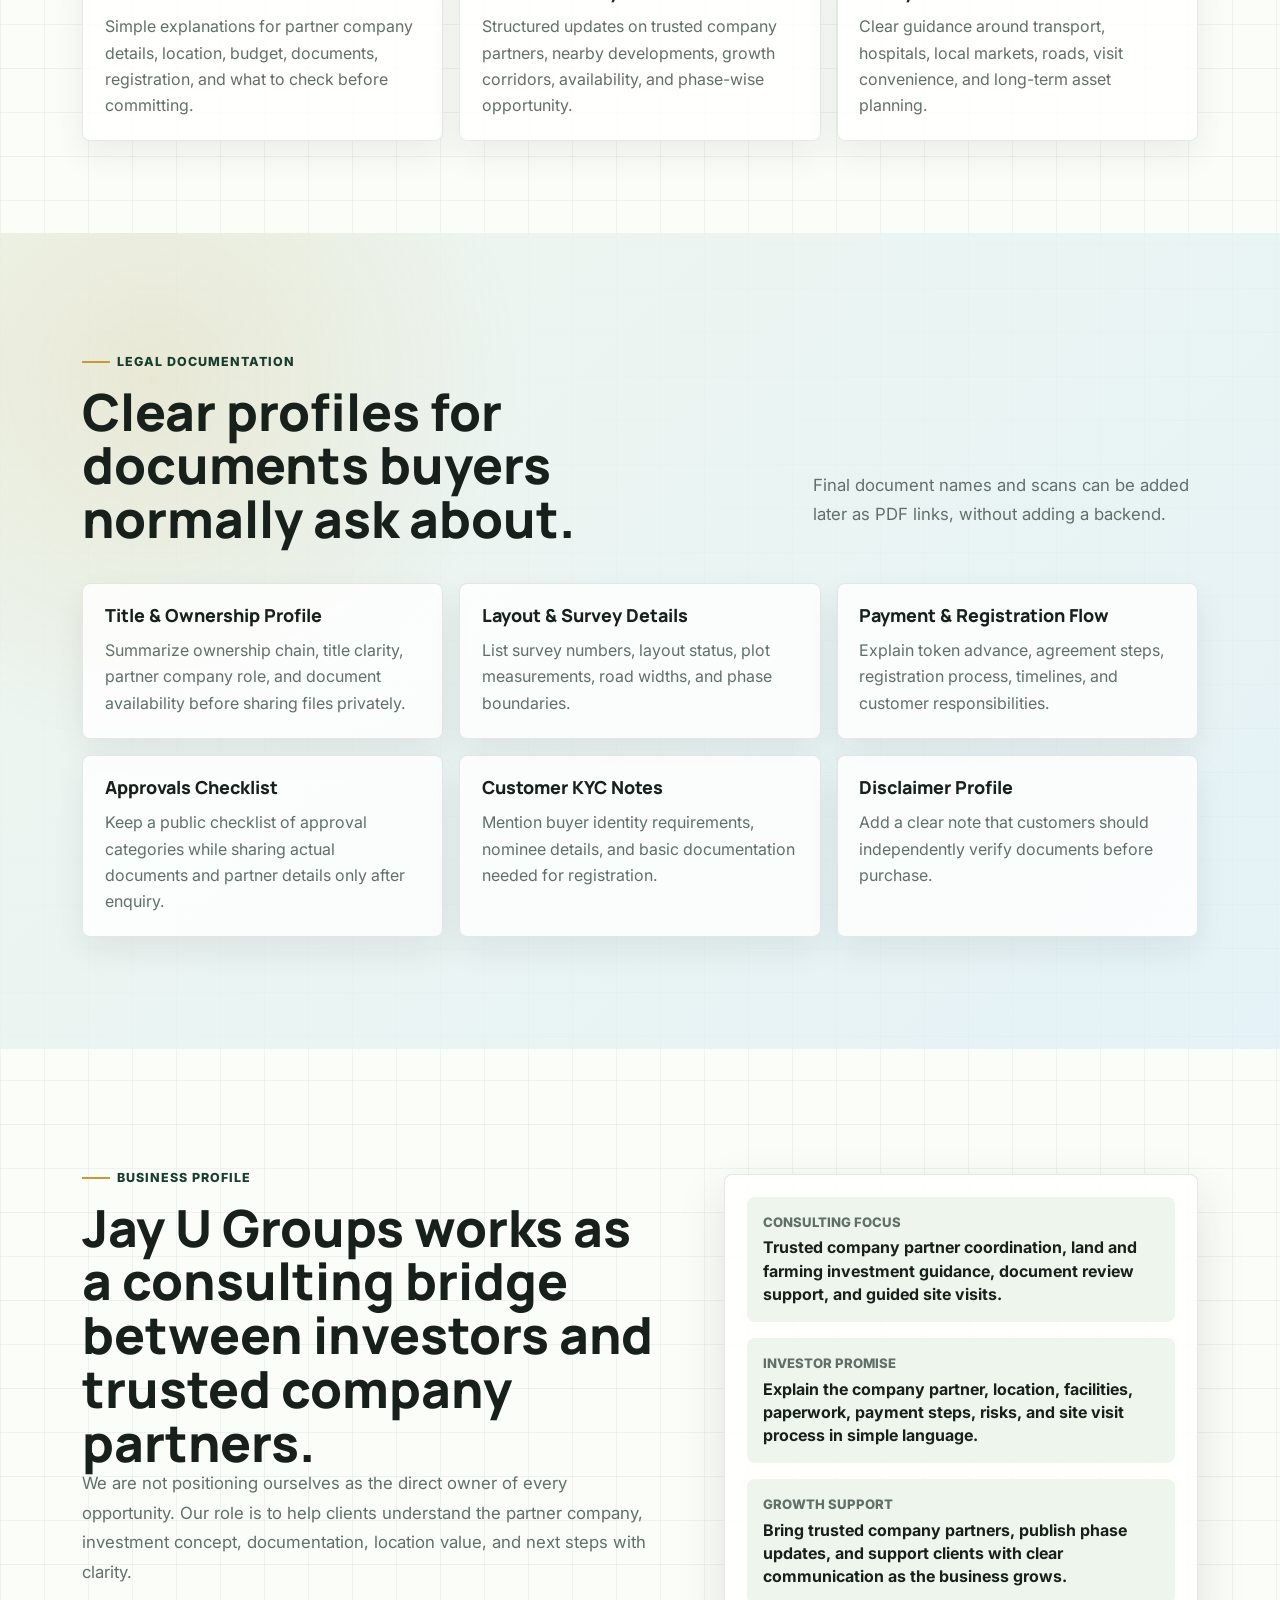
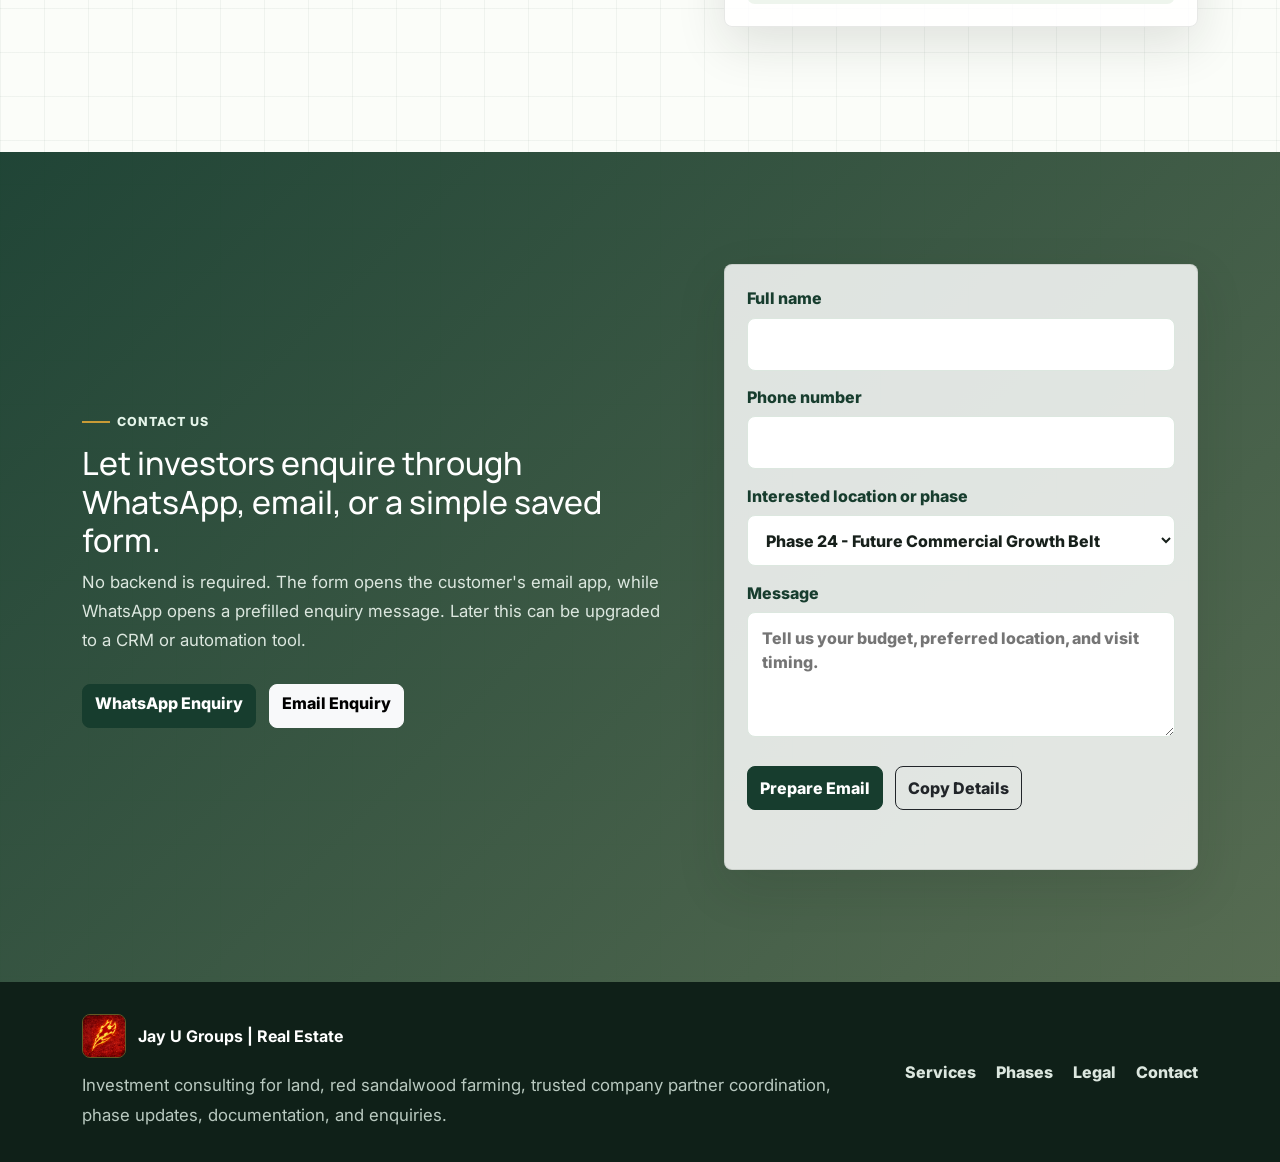
==== commit 3e94e754: "23 Updates" ====
--- a/index.html
+++ b/index.html
@@ -27,7 +27,7 @@
               <img src="./assets/jay-u-groups-logo.png" alt="" aria-hidden="true">
             </span>
             <span>
-              <strong>Jay U Groups</strong>
+              <strong>Jay U Groups | Real Estate</strong>
               <small>Consulting | Partners | Documentation</small>
             </span>
           </a>
--- a/styles.css
+++ b/styles.css
@@ -467,8 +467,8 @@
 
 .project-art.has-image,
 .gallery-art.has-image {
-  padding: 0;
-  background: #f3efe8;
+  padding: 0.75rem;
+  background: #f7f4ee;
 }
 
 .project-art.has-image::before,
@@ -481,29 +481,38 @@
 .project-photo-stack {
   display: grid;
   grid-template-columns: repeat(2, minmax(0, 1fr));
-  gap: 0.45rem;
-  padding: 0.55rem;
-  height: 100%;
+  grid-auto-rows: minmax(0, auto);
+  gap: 0.5rem;
+  padding: 0;
+}
+
+.photo-frame {
+  position: relative;
+  width: 100%;
+  aspect-ratio: 4 / 3;
+  border-radius: 14px;
+  overflow: hidden;
+  background: #eef2ea;
 }
 
 .project-image,
 .gallery-image {
+  position: absolute;
+  inset: 0;
   width: 100%;
   height: 100%;
   display: block;
   object-fit: cover;
   object-position: center;
   transition: transform 0.3s ease;
-  border-radius: 8px;
 }
 
 .project-image {
-  aspect-ratio: 4 / 3;
   min-height: 100px;
 }
 
 .gallery-image {
-  aspect-ratio: 4 / 3;
+  min-height: 100px;
 }
 
 .gallery-item:hover .gallery-image,
@@ -818,6 +827,15 @@
     font-size: clamp(2.45rem, 15vw, 4rem);
   }
 
+  .project-photo-stack {
+    grid-template-columns: 1fr;
+  }
+
+  .project-image,
+  .gallery-image {
+    min-height: 180px;
+  }
+
   .trust-row,
   .service-grid,
   .client-grid,
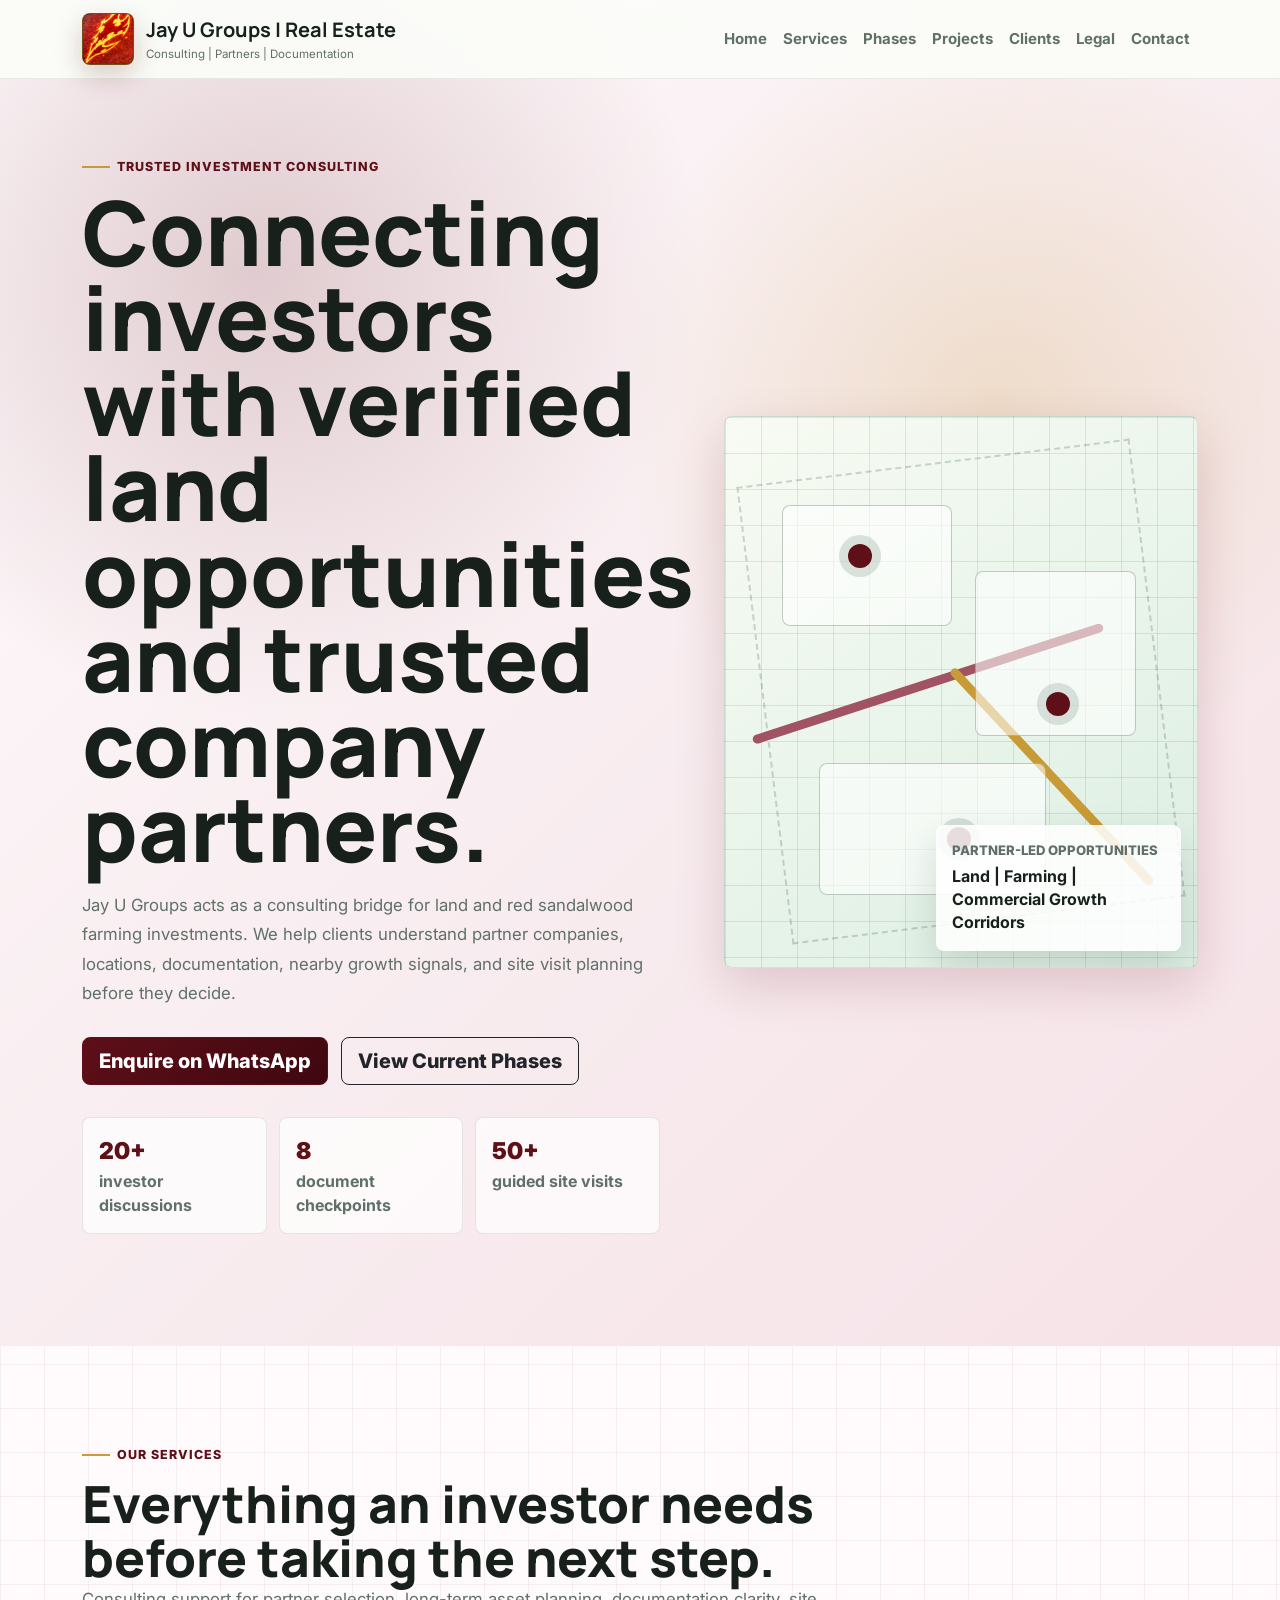
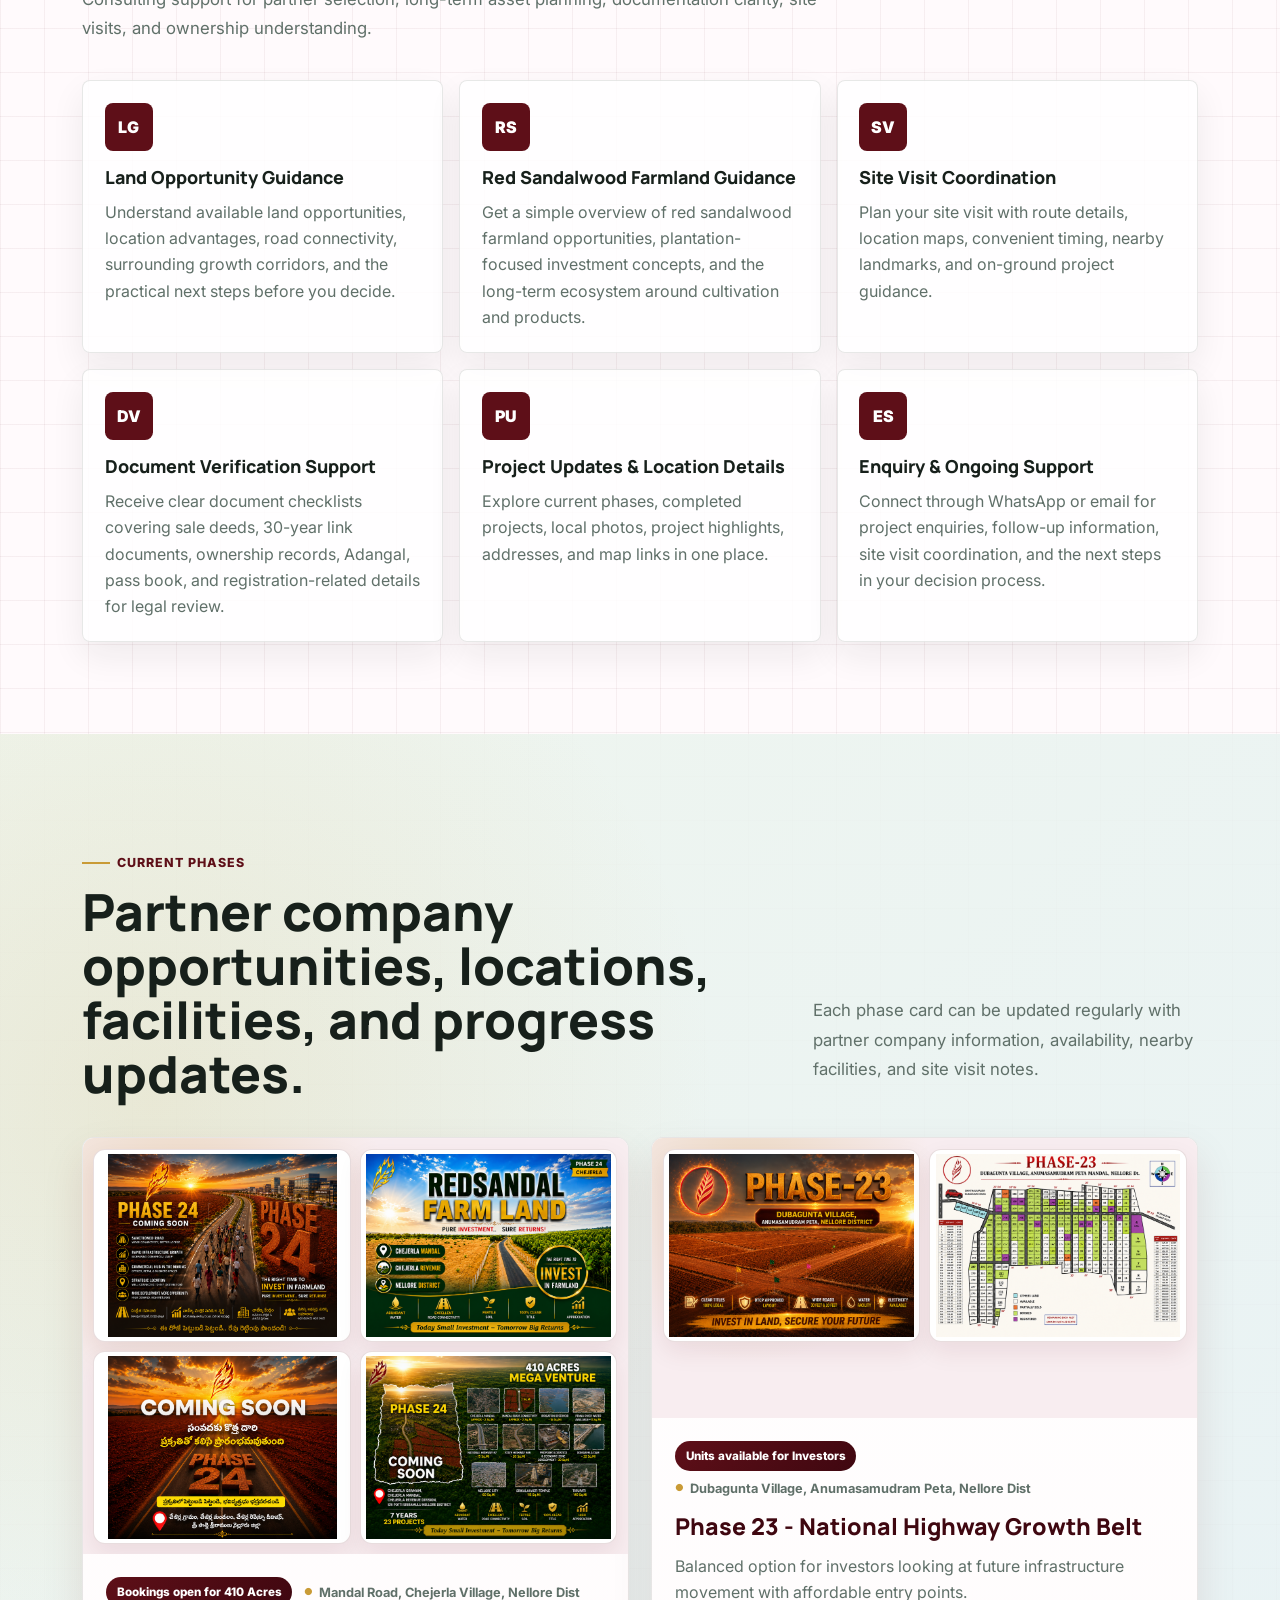
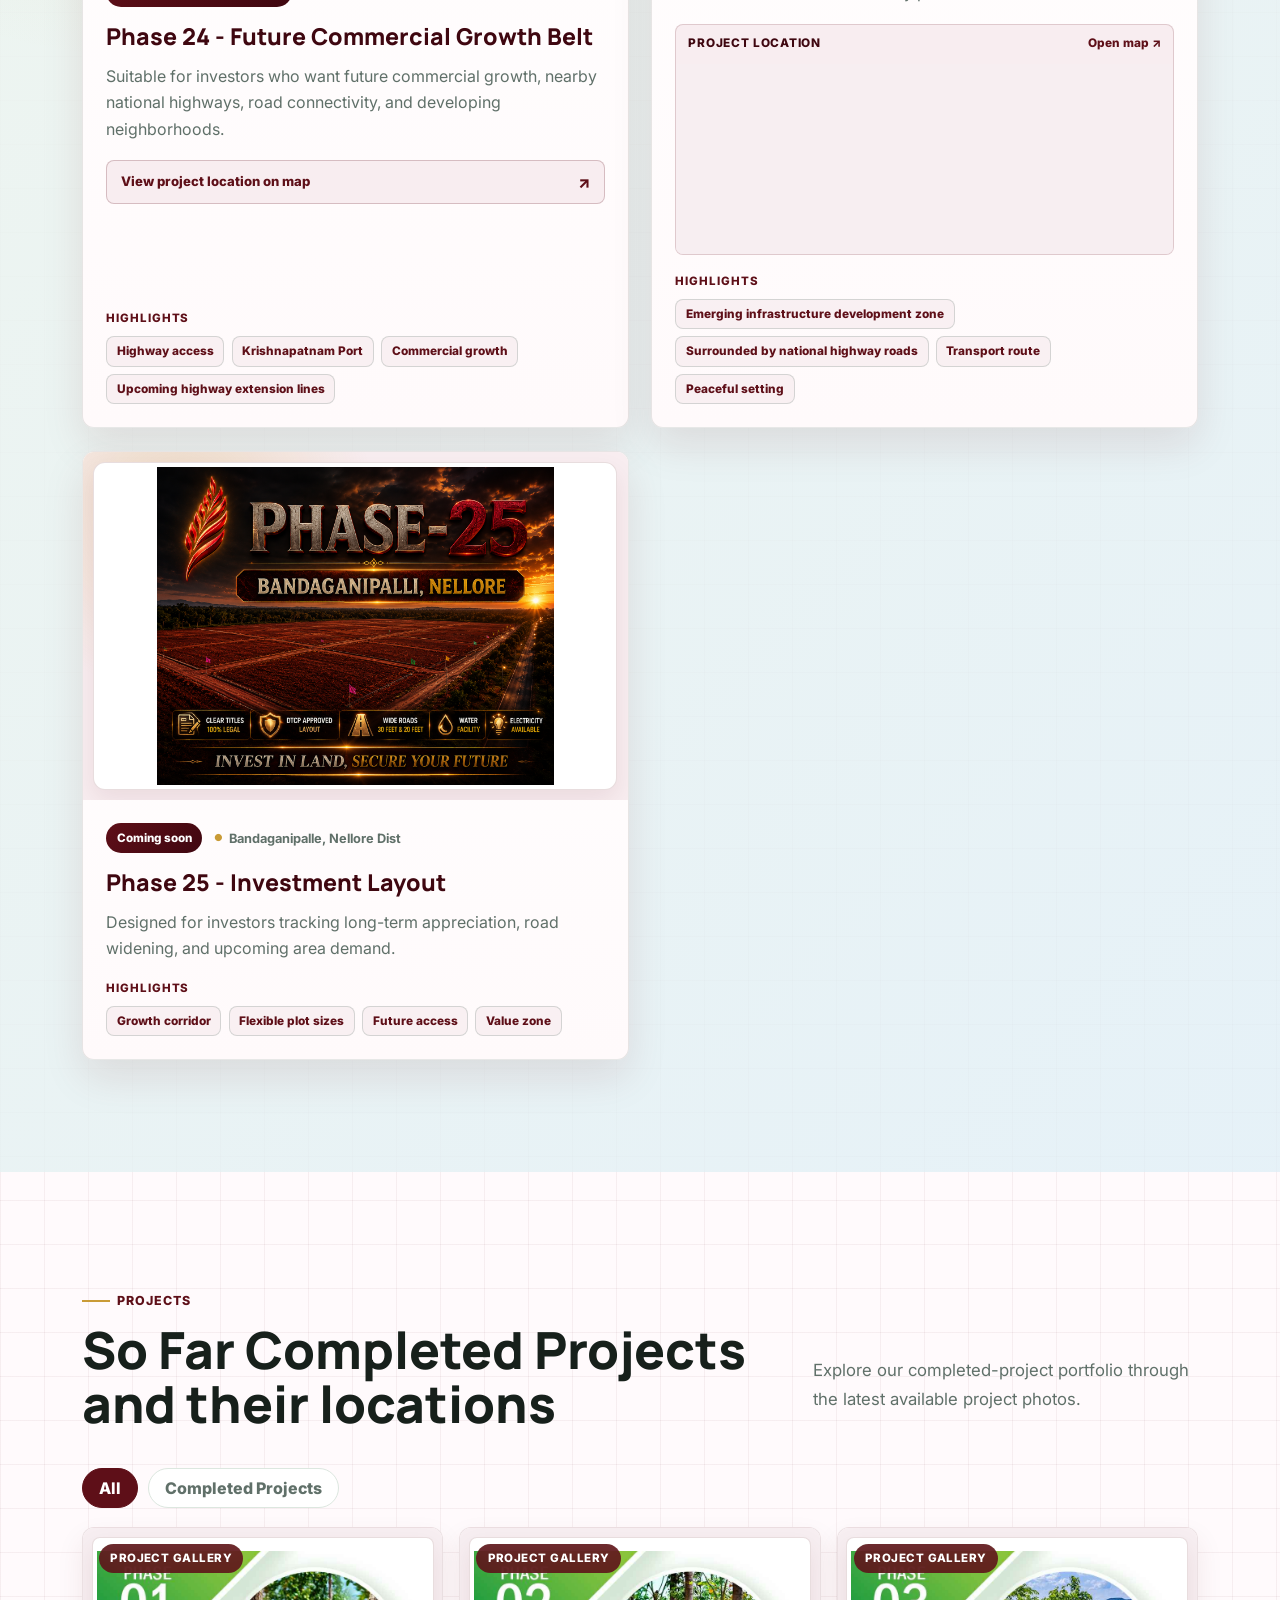
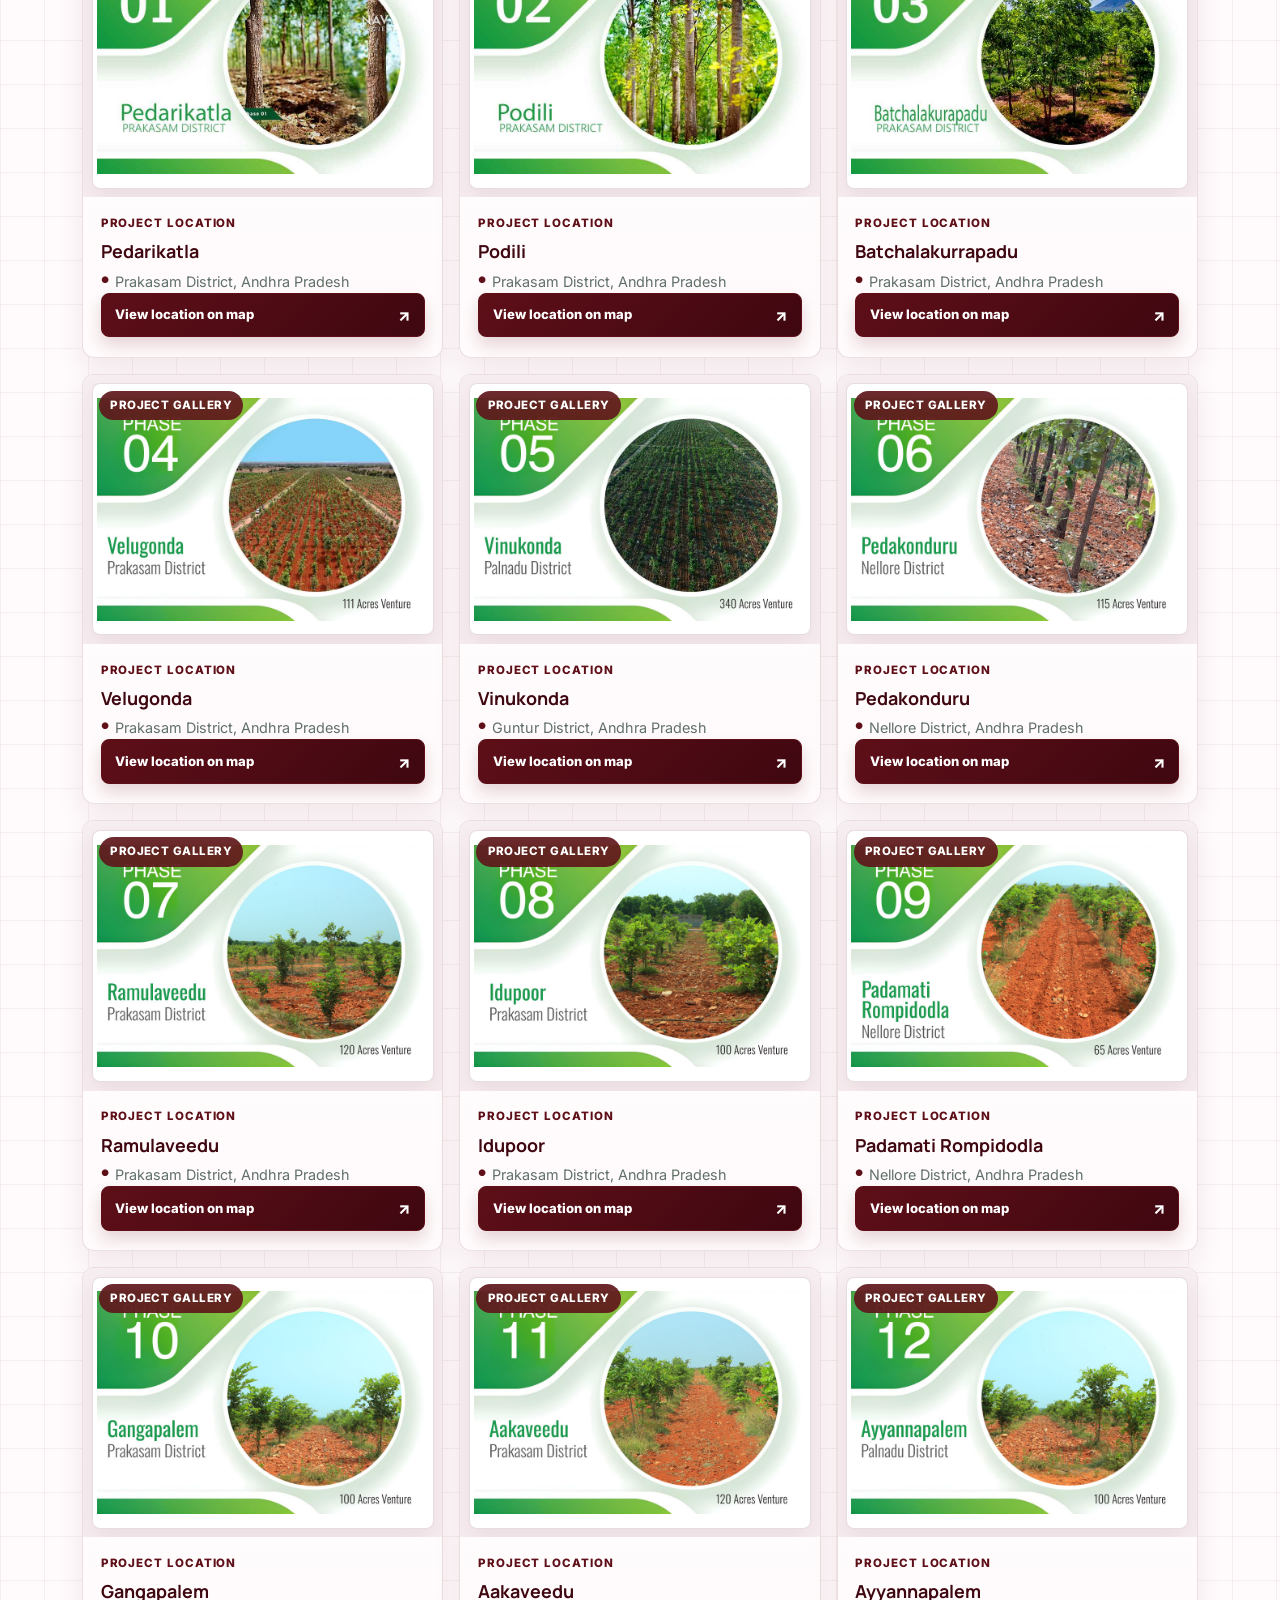
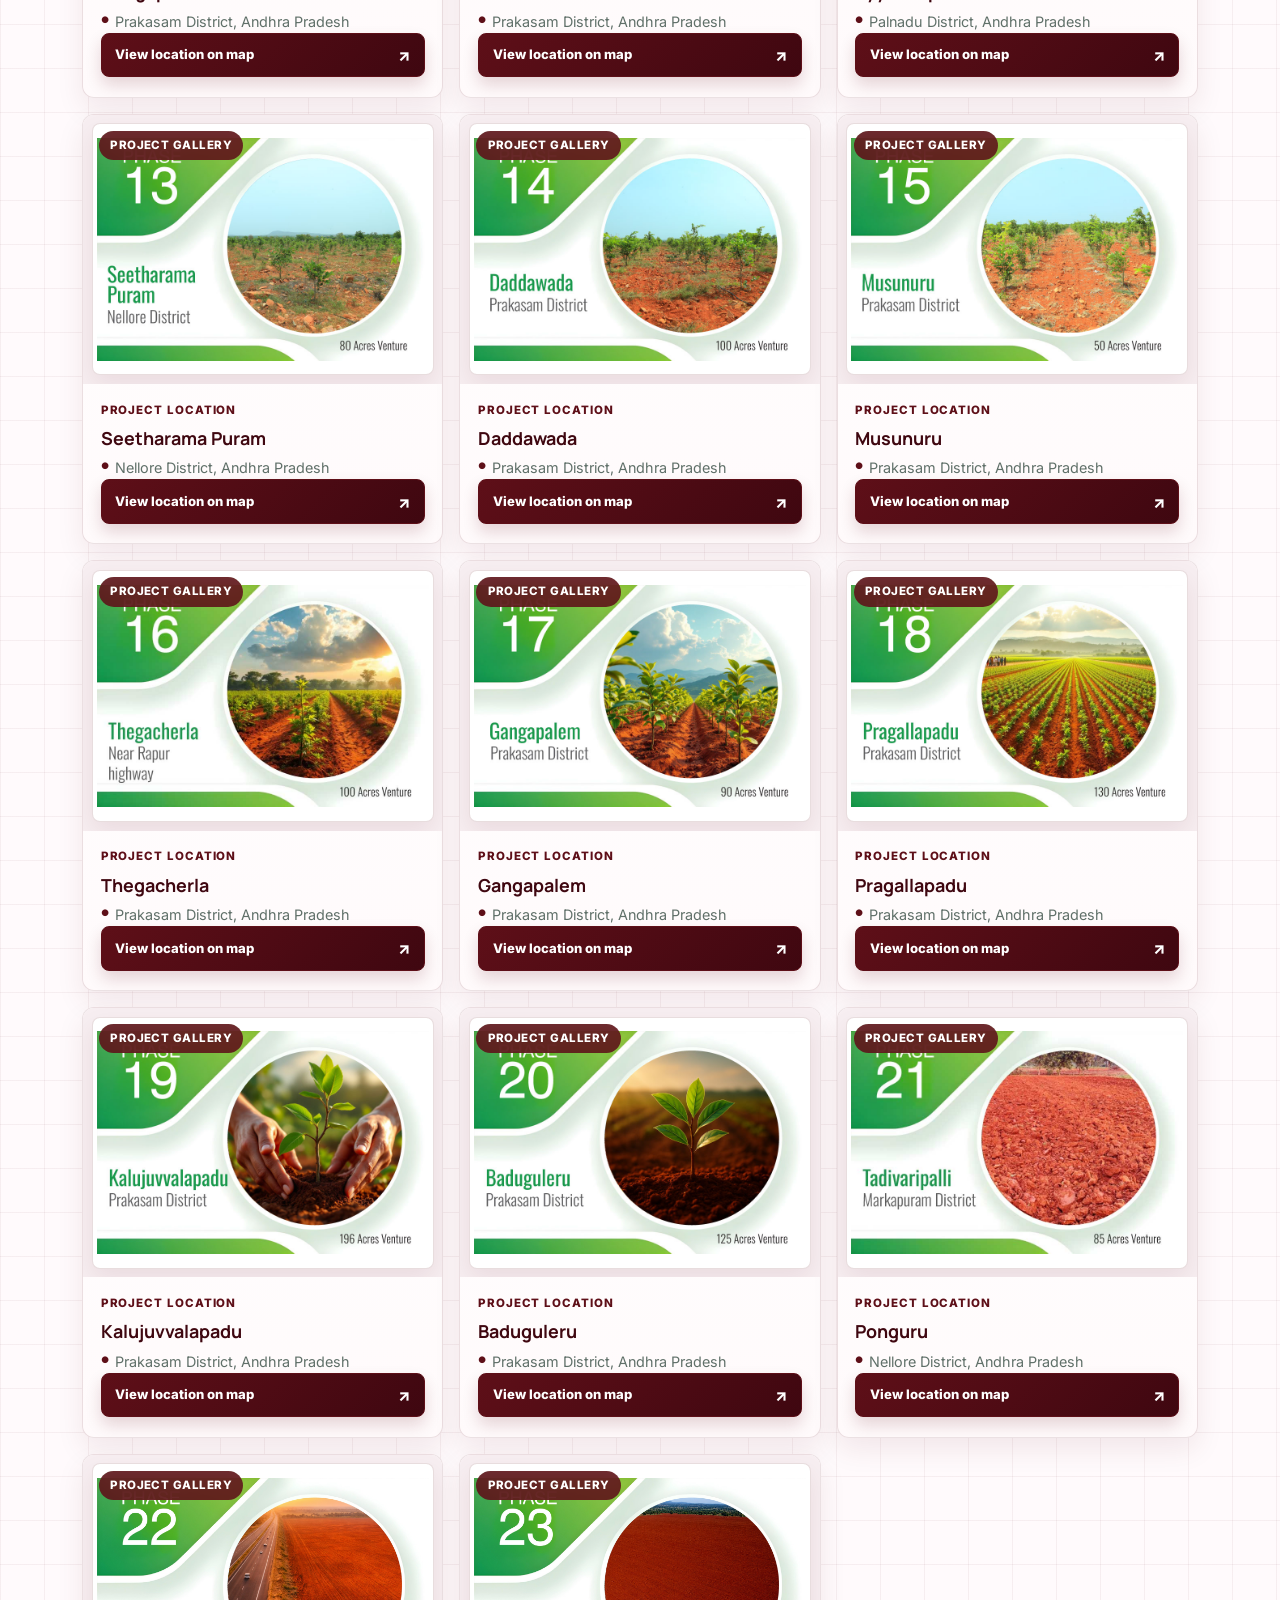
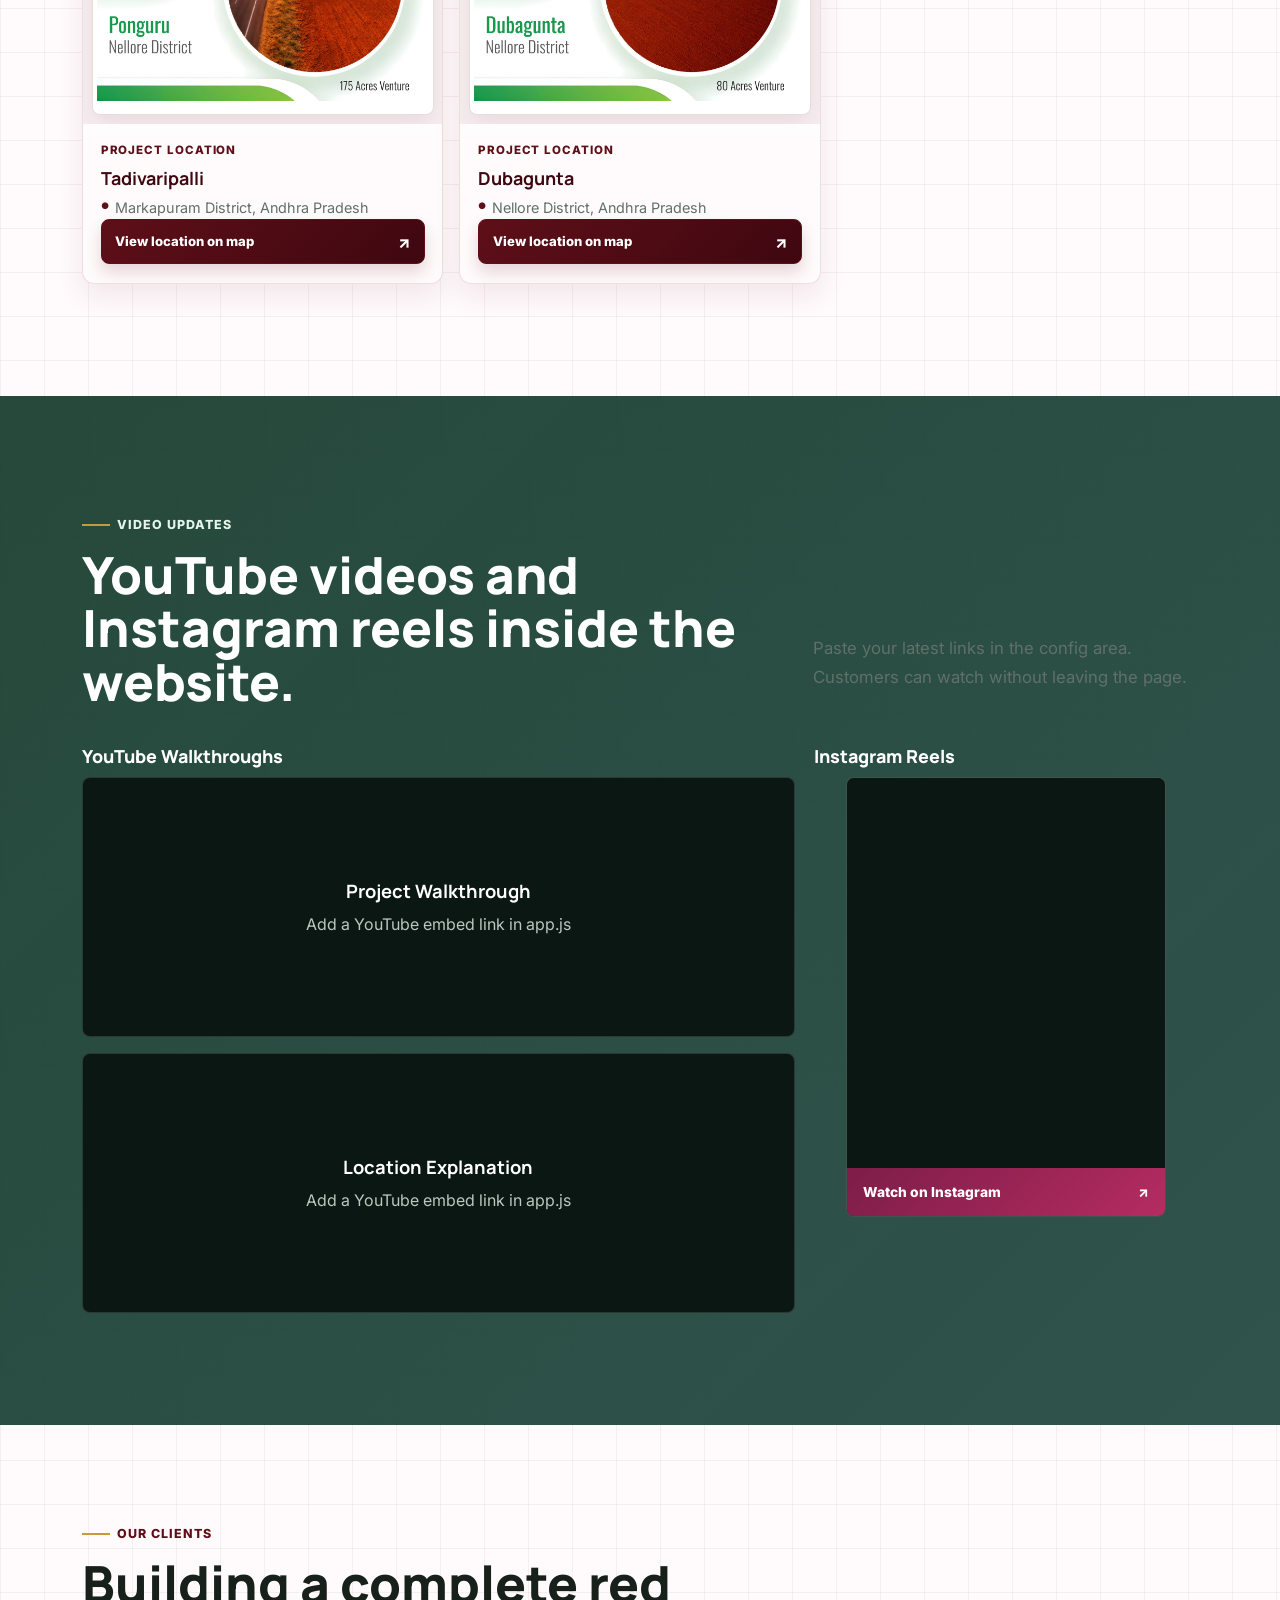
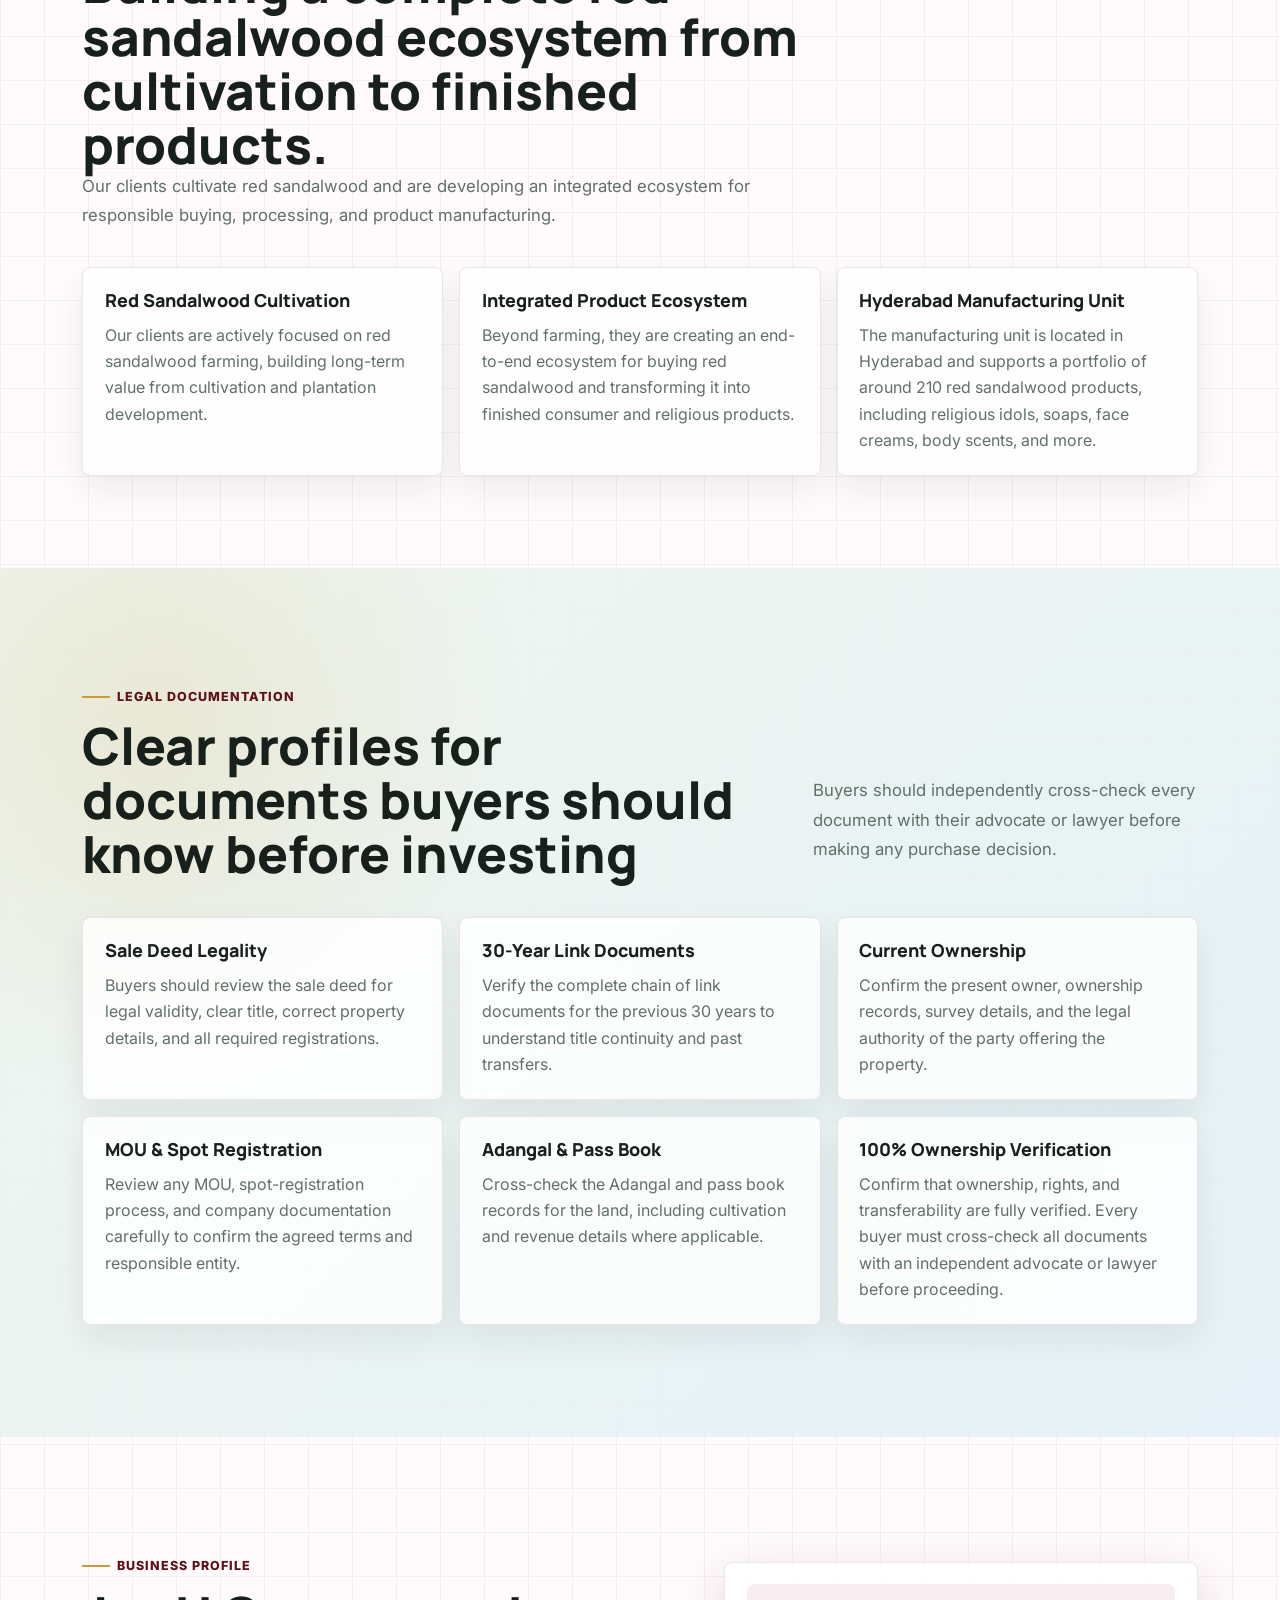
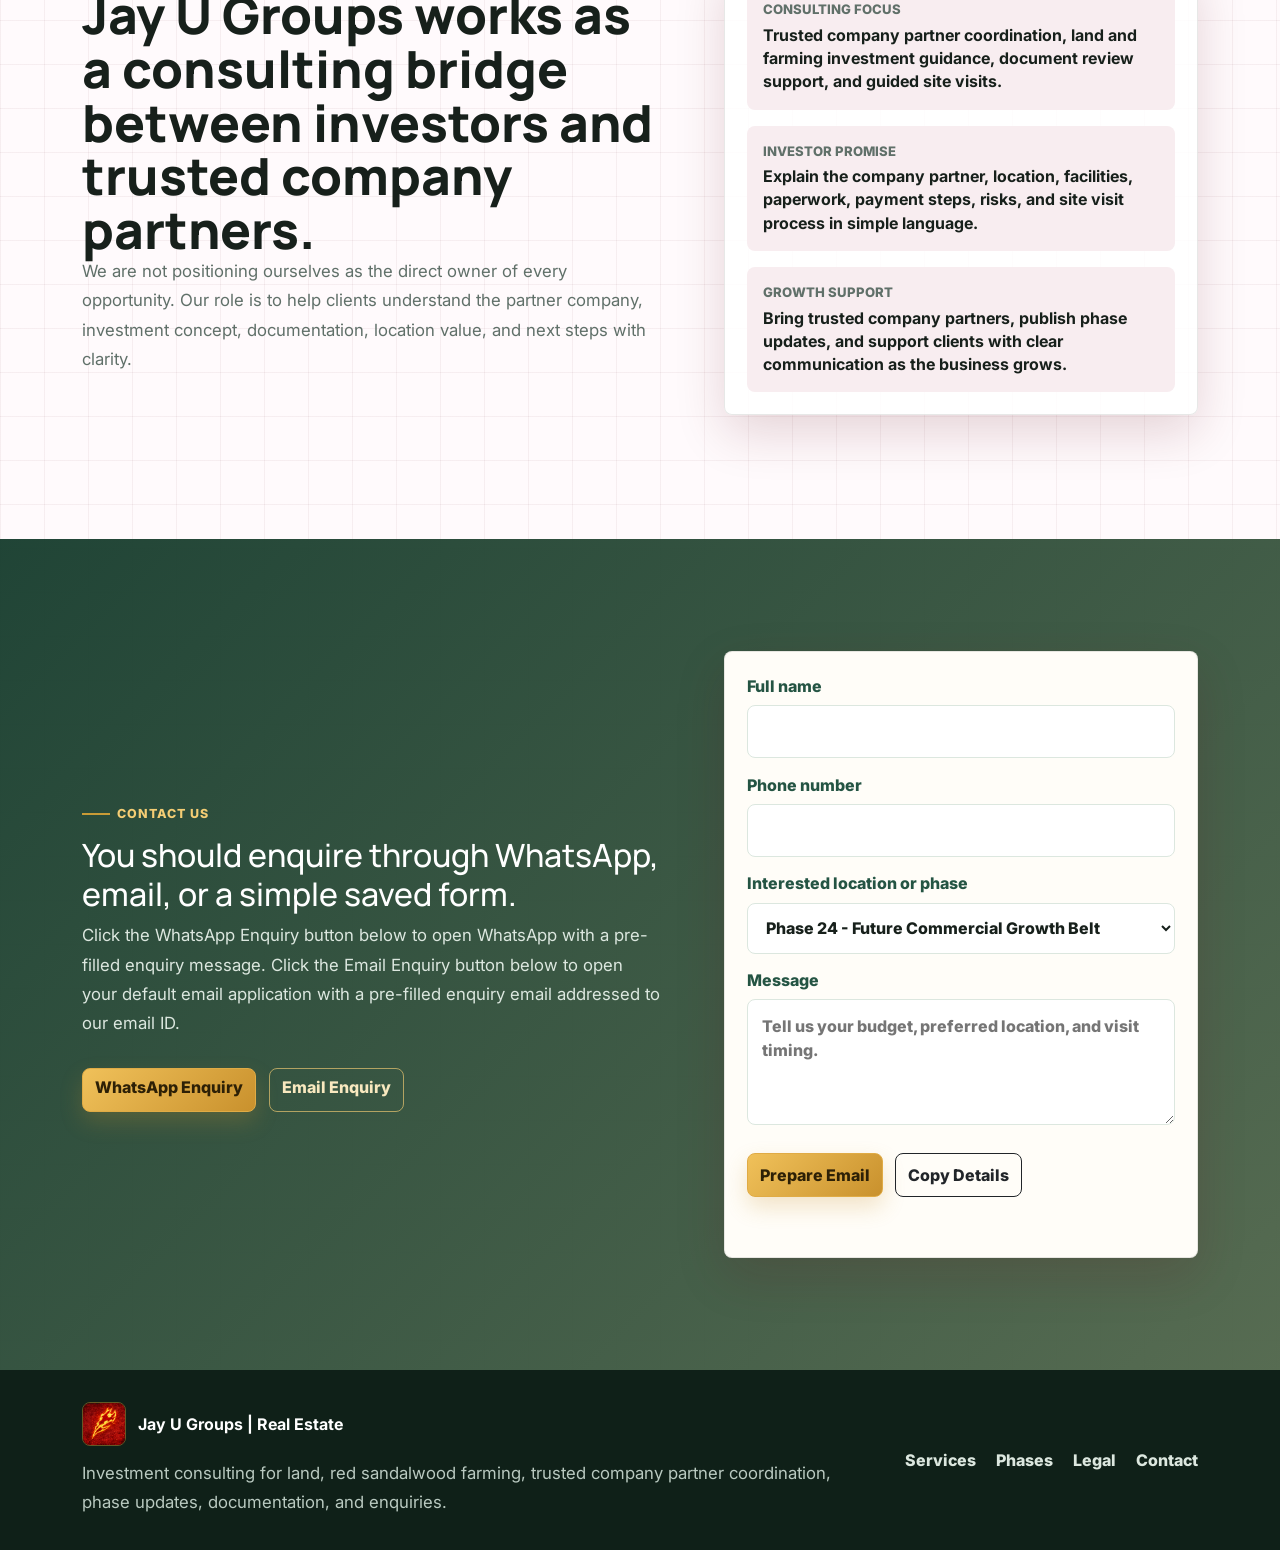
==== commit 7f9c4407: "Complete corrections 16/7/2026" ====
--- a/index.html
+++ b/index.html
@@ -39,7 +39,7 @@
               <li class="nav-item"><a class="nav-link" href="#home">Home</a></li>
               <li class="nav-item"><a class="nav-link" href="#services">Services</a></li>
               <li class="nav-item"><a class="nav-link" href="#projects">Phases</a></li>
-              <li class="nav-item"><a class="nav-link" href="#gallery">Gallery</a></li>
+              <li class="nav-item"><a class="nav-link" href="#gallery">Projects</a></li>
               <li class="nav-item"><a class="nav-link" href="#clients">Clients</a></li>
               <li class="nav-item"><a class="nav-link" href="#legal">Legal</a></li>
               <li class="nav-item"><a class="nav-link" href="#contact">Contact</a></li>
@@ -112,16 +112,14 @@
           <div class="container">
             <div class="section-heading split">
               <div>
-                <span class="eyebrow">Gallery</span>
-                <h2>Pictures and videos that auto-adjust neatly.</h2>
-              </div>
-              <p>Use real project photos later. For now the site includes clean placeholders and responsive frames.</p>
+                <span class="eyebrow">Projects</span>
+                <h2>So Far Completed Projects and their locations</h2>
+              </div>
+              <p>Explore our completed-project portfolio through the latest available project photos.</p>
             </div>
             <div class="gallery-tools">
               <button class="filter-btn active" data-filter="all">All</button>
-              <button class="filter-btn" data-filter="layout">Layouts</button>
-              <button class="filter-btn" data-filter="site">Site Progress</button>
-              <button class="filter-btn" data-filter="facility">Facilities</button>
+              <button class="filter-btn" data-filter="completed">Completed Projects</button>
             </div>
             <div class="gallery-grid" id="galleryGrid"></div>
           </div>
@@ -153,7 +151,8 @@
           <div class="container">
             <div class="section-heading">
               <span class="eyebrow">Our Clients</span>
-              <h2>Built for investors who want guidance before committing.</h2>
+              <h2>Building a complete red sandalwood ecosystem from cultivation to finished products.</h2>
+              <p>Our clients cultivate red sandalwood and are developing an integrated ecosystem for responsible buying, processing, and product manufacturing.</p>
             </div>
             <div class="client-grid" id="clientGrid"></div>
           </div>
@@ -164,9 +163,9 @@
             <div class="section-heading split">
               <div>
                 <span class="eyebrow">Legal Documentation</span>
-                <h2>Clear profiles for documents buyers normally ask about.</h2>
-              </div>
-              <p>Final document names and scans can be added later as PDF links, without adding a backend.</p>
+                <h2>Clear profiles for documents buyers should know before investing</h2>
+              </div>
+              <p>Buyers should independently cross-check every document with their advocate or lawyer before making any purchase decision.</p>
             </div>
             <div class="legal-grid" id="legalGrid"></div>
           </div>
@@ -200,8 +199,10 @@
           <div class="container contact-layout">
             <div>
               <span class="eyebrow">Contact Us</span>
-              <h2>Let investors enquire through WhatsApp, email, or a simple saved form.</h2>
-              <p>No backend is required. The form opens the customer's email app, while WhatsApp opens a prefilled enquiry message. Later this can be upgraded to a CRM or automation tool.</p>
+              <h2>You should enquire through WhatsApp, email, or a simple saved form.</h2>
+              <p>Click the WhatsApp Enquiry button below to open WhatsApp with a pre-filled enquiry message.
+
+Click the Email Enquiry button below to open your default email application with a pre-filled enquiry email addressed to our email ID.</p>
               <div class="contact-actions">
                 <a class="btn btn-primary" id="contactWhatsApp" target="_blank" rel="noopener" href="#">WhatsApp Enquiry</a>
                 <a class="btn btn-light" id="contactEmail" href="#">Email Enquiry</a>
--- a/styles.css
+++ b/styles.css
@@ -2,15 +2,17 @@
   --ink: #17201b;
   --muted: #607069;
   --line: #dce7df;
-  --paper: #fbfdf9;
-  --soft: #eef5ed;
-  --forest: #173d2e;
-  --leaf: #4f8f65;
+  --paper: #fffafc;
+  --soft: #f8edf0;
+  --forest: #5e0f18;
+  --leaf: #8c2737;
   --gold: #c99b36;
-  --clay: #b66e4a;
-  --sky: #dceef6;
+  --clay: #a25363;
+  --sky: #f8edf0;
   --white: #ffffff;
-  --shadow: 0 18px 50px rgba(23, 32, 27, 0.12);
+  --brand-soft: #f8edf0;
+  --brand-deep: #3f0710;
+  --shadow: 0 18px 50px rgba(94, 15, 24, 0.16);
 }
 
 * {
@@ -26,8 +28,8 @@
   font-family: Inter, system-ui, -apple-system, BlinkMacSystemFont, "Segoe UI", sans-serif;
   color: var(--ink);
   background:
-    linear-gradient(90deg, rgba(23, 61, 46, 0.05) 1px, transparent 1px),
-    linear-gradient(rgba(23, 61, 46, 0.05) 1px, transparent 1px),
+    linear-gradient(90deg, rgba(94, 15, 24, 0.05) 1px, transparent 1px),
+    linear-gradient(rgba(94, 15, 24, 0.05) 1px, transparent 1px),
     var(--paper);
   background-size: 44px 44px;
 }
@@ -66,6 +68,7 @@
 }
 
 .brand-mark {
+  position: relative;
   display: inline-grid;
   place-items: center;
   width: 52px;
@@ -77,13 +80,28 @@
   box-shadow: 0 10px 28px rgba(80, 22, 8, 0.22);
   font-weight: 800;
   overflow: hidden;
-}
-
-.brand-mark img {
-  width: 100%;
-  height: 100%;
-  object-fit: cover;
-}
+  isolation: isolate;
+}
+
+.brand-mark::before {
+  content: "";
+  position: absolute;
+  inset: -10px;
+  z-index: -1;
+  background: url("./assets/jay-u-groups-logo.png") center / cover no-repeat;
+  transform: scale(1.15);
+}
+
+.brand-mark::after {
+  content: "";
+  position: absolute;
+  inset: 0;
+  z-index: 0;
+  background: linear-gradient(135deg, rgba(255, 255, 255, 0.22), transparent 42%, rgba(201, 155, 54, 0.2));
+  pointer-events: none;
+}
+
+
 
 .nav-link {
   color: var(--muted);
@@ -125,9 +143,9 @@
   display: flex;
   align-items: center;
   background:
-    radial-gradient(circle at 20% 20%, rgba(79, 143, 101, 0.26), transparent 30%),
-    radial-gradient(circle at 78% 30%, rgba(201, 155, 54, 0.18), transparent 28%),
-    linear-gradient(135deg, #fbfdf9 0%, #edf5ee 50%, #dceef6 100%);
+    radial-gradient(circle at 20% 20%, rgba(94, 15, 24, 0.18), transparent 30%),
+    radial-gradient(circle at 78% 30%, rgba(201, 155, 54, 0.2), transparent 28%),
+    linear-gradient(135deg, #fffafc 0%, #f8edf0 50%, #f6e2e7 100%);
 }
 
 .hero-grid,
@@ -161,6 +179,10 @@
 .media-band .eyebrow,
 .contact-band .eyebrow {
   color: #e5f5ea;
+}
+
+.contact-band .eyebrow {
+  color: #f4cd74;
 }
 
 .hero h1 {
@@ -202,14 +224,14 @@
 }
 
 .btn-primary {
-  background: var(--forest);
+  background: linear-gradient(135deg, var(--forest), var(--brand-deep));
   border-color: var(--forest);
 }
 
 .btn-primary:hover,
 .btn-primary:focus {
-  background: #0f2f23;
-  border-color: #0f2f23;
+  background: linear-gradient(135deg, var(--brand-deep), #2f0610);
+  border-color: var(--brand-deep);
 }
 
 .trust-row {
@@ -445,11 +467,24 @@
 .project-grid {
   display: grid;
   grid-template-columns: repeat(2, minmax(0, 1fr));
-  gap: 1rem;
+  gap: 1.4rem;
+  align-items: stretch;
 }
 
 .project-card {
+  display: flex;
+  flex-direction: column;
   overflow: hidden;
+  border-radius: 12px;
+  background: linear-gradient(180deg, #ffffff 0%, #fffafb 100%);
+  box-shadow: 0 18px 42px rgba(94, 15, 24, 0.1);
+  transition: transform 0.25s ease, box-shadow 0.25s ease, border-color 0.25s ease;
+}
+
+.project-card:hover {
+  transform: translateY(-5px);
+  border-color: rgba(94, 15, 24, 0.28);
+  box-shadow: 0 24px 50px rgba(94, 15, 24, 0.16);
 }
 
 .project-art,
@@ -457,9 +492,9 @@
   position: relative;
   min-height: 220px;
   background:
-    linear-gradient(90deg, rgba(23, 61, 46, 0.12) 1px, transparent 1px),
-    linear-gradient(rgba(23, 61, 46, 0.12) 1px, transparent 1px),
-    linear-gradient(135deg, #eff7ef, #dceef6);
+    linear-gradient(90deg, rgba(94, 15, 24, 0.12) 1px, transparent 1px),
+    linear-gradient(rgba(94, 15, 24, 0.12) 1px, transparent 1px),
+    linear-gradient(135deg, #f9eef1, #f5dce2);
   background-size: 28px 28px, 28px 28px, auto;
   overflow: hidden;
   transition: transform 0.25s ease, box-shadow 0.25s ease;
@@ -467,8 +502,15 @@
 
 .project-art.has-image,
 .gallery-art.has-image {
-  padding: 0.75rem;
-  background: #f7f4ee;
+  padding: 0.65rem;
+  background: #f7eef1;
+}
+
+.project-art.has-image {
+  min-height: 280px;
+  background:
+    radial-gradient(circle at 18% 15%, rgba(201, 155, 54, 0.24), transparent 36%),
+    #f8edf0;
 }
 
 .project-art.has-image::before,
@@ -481,18 +523,35 @@
 .project-photo-stack {
   display: grid;
   grid-template-columns: repeat(2, minmax(0, 1fr));
-  grid-auto-rows: minmax(0, auto);
-  gap: 0.5rem;
+  grid-auto-rows: minmax(0, 1fr);
+  height: 100%;
+  gap: 0.55rem;
   padding: 0;
+}
+
+.project-photo-stack--single {
+  grid-template-columns: 1fr;
+}
+
+.project-photo-stack--single .photo-frame {
+  aspect-ratio: 16 / 10;
+}
+
+.project-photo-stack--double .photo-frame {
+  aspect-ratio: 4 / 3;
 }
 
 .photo-frame {
   position: relative;
   width: 100%;
   aspect-ratio: 4 / 3;
-  border-radius: 14px;
+  border-radius: 12px;
   overflow: hidden;
-  background: #eef2ea;
+  background: #ffffff;
+  border: 1px solid rgba(94, 15, 24, 0.14);
+  box-shadow: 0 10px 24px rgba(94, 15, 24, 0.08);
+  display: grid;
+  place-items: center;
 }
 
 .project-image,
@@ -502,8 +561,9 @@
   width: 100%;
   height: 100%;
   display: block;
-  object-fit: cover;
-  object-position: center;
+  object-fit: contain;
+  object-position: center center;
+  padding: 0.25rem;
   transition: transform 0.3s ease;
 }
 
@@ -553,7 +613,142 @@
 }
 
 .project-body {
-  padding: 1.35rem;
+  display: flex;
+  flex: 1;
+  flex-direction: column;
+  align-items: flex-start;
+  padding: 1.45rem;
+}
+
+.project-meta {
+  display: flex;
+  flex-wrap: wrap;
+  align-items: center;
+  gap: 0.55rem 0.75rem;
+  margin-bottom: 0.9rem;
+}
+
+.project-status {
+  display: inline-flex;
+  align-items: center;
+  min-height: 30px;
+  padding: 0.35rem 0.65rem;
+  border-radius: 999px;
+  color: var(--white);
+  background: linear-gradient(135deg, var(--forest), var(--brand-deep));
+  font-size: 0.73rem;
+  font-weight: 800;
+  line-height: 1.2;
+}
+
+.project-location {
+  display: inline-flex;
+  align-items: center;
+  color: var(--muted);
+  font-size: 0.8rem;
+  font-weight: 700;
+  line-height: 1.35;
+}
+
+.project-location::before {
+  content: "●";
+  flex: 0 0 auto;
+  margin-right: 0.38rem;
+  color: var(--gold);
+  font-size: 0.6rem;
+}
+
+.project-body h3 {
+  color: var(--brand-deep);
+  font-size: clamp(1.2rem, 2vw, 1.45rem);
+  line-height: 1.25;
+  margin-bottom: 0.75rem;
+}
+
+.project-map-link {
+  display: flex;
+  align-items: center;
+  justify-content: space-between;
+  width: 100%;
+  margin-top: 1.1rem;
+  padding: 0.72rem 0.85rem;
+  border: 1px solid rgba(94, 15, 24, 0.22);
+  border-radius: 8px;
+  color: var(--forest);
+  background: var(--soft);
+  font-size: 0.82rem;
+  font-weight: 800;
+  transition: color 0.2s ease, background 0.2s ease, transform 0.2s ease;
+}
+
+.project-map-link:hover,
+.project-map-link:focus {
+  color: var(--white);
+  background: var(--forest);
+  transform: translateY(-1px);
+}
+
+.project-map-link span {
+  font-size: 1rem;
+  line-height: 1;
+}
+
+.project-map {
+  width: 100%;
+  margin-top: 1.15rem;
+  overflow: hidden;
+  border: 1px solid rgba(94, 15, 24, 0.16);
+  border-radius: 8px;
+  background: var(--soft);
+}
+
+.project-map-heading {
+  display: flex;
+  align-items: center;
+  justify-content: space-between;
+  gap: 0.75rem;
+  padding: 0.65rem 0.75rem;
+  color: var(--brand-deep);
+  font-size: 0.74rem;
+  font-weight: 800;
+  letter-spacing: 0.06em;
+  text-transform: uppercase;
+}
+
+.project-map-heading a {
+  color: var(--forest);
+  letter-spacing: 0;
+  text-transform: none;
+}
+
+.project-map-heading a:hover,
+.project-map-heading a:focus {
+  color: var(--brand-deep);
+  text-decoration: underline;
+}
+
+.project-map iframe {
+  display: block;
+  width: 100%;
+  height: 190px;
+  border: 0;
+  background: #f7eef1;
+}
+
+.project-features {
+  width: 100%;
+  margin-top: auto;
+  padding-top: 1.15rem;
+}
+
+.project-features-label {
+  display: block;
+  margin-bottom: 0.55rem;
+  color: var(--forest);
+  font-size: 0.72rem;
+  font-weight: 800;
+  letter-spacing: 0.08em;
+  text-transform: uppercase;
 }
 
 .tag-row,
@@ -561,18 +756,19 @@
   display: flex;
   flex-wrap: wrap;
   gap: 0.45rem;
-  margin-top: 1rem;
+  margin-top: 0;
 }
 
 .tag,
 .facility-row span {
   border: 1px solid rgba(23, 61, 46, 0.16);
-  border-radius: 999px;
-  padding: 0.42rem 0.65rem;
+  border-radius: 8px;
+  padding: 0.42rem 0.6rem;
   color: var(--forest);
-  background: var(--soft);
-  font-weight: 800;
-  font-size: 0.78rem;
+  background: rgba(248, 237, 240, 0.78);
+  font-weight: 800;
+  font-size: 0.74rem;
+  line-height: 1.25;
 }
 
 .gallery-tools {
@@ -602,30 +798,131 @@
   display: grid;
   grid-template-columns: repeat(3, minmax(0, 1fr));
   gap: 1rem;
+  align-items: stretch;
 }
 
 .gallery-item {
-  border-radius: 8px;
+  display: flex;
+  flex-direction: column;
+  border-radius: 12px;
   overflow: hidden;
-  background: var(--white);
-  border: 1px solid rgba(23, 32, 27, 0.1);
+  background: linear-gradient(180deg, #ffffff 0%, #fffafb 100%);
+  border: 1px solid rgba(94, 15, 24, 0.12);
+  box-shadow: 0 12px 28px rgba(94, 15, 24, 0.08);
+  transition: transform 0.25s ease, box-shadow 0.25s ease, border-color 0.25s ease;
+}
+
+.gallery-item:hover {
+  transform: translateY(-4px);
+  border-color: rgba(94, 15, 24, 0.26);
+  box-shadow: 0 18px 38px rgba(94, 15, 24, 0.13);
 }
 
 .gallery-art {
-  min-height: 190px;
+  min-height: 0;
+  aspect-ratio: 4 / 3;
+  position: relative;
+  background: #f8edf0;
+}
+
+.gallery-art.has-image {
+  padding: 0.55rem;
+}
+
+.gallery-art .photo-frame {
+  height: 100%;
+  border-radius: 8px;
+}
+
+.gallery-badge {
+  position: absolute;
+  top: 1rem;
+  left: 1rem;
+  display: inline-flex;
+  align-items: center;
+  gap: 0.35rem;
+  border-radius: 999px;
+  padding: 0.38rem 0.7rem;
+  background: rgba(94, 15, 24, 0.88);
+  color: var(--white);
+  font-size: 0.72rem;
+  font-weight: 800;
+  letter-spacing: 0.04em;
+  text-transform: uppercase;
+  backdrop-filter: blur(10px);
 }
 
 .gallery-caption {
-  padding: 1rem;
+  display: flex;
+  flex: 1;
+  flex-direction: column;
+  align-items: flex-start;
+  padding: 1.1rem 1.1rem 1.2rem;
+}
+
+.gallery-kicker {
+  display: inline-flex;
+  font-size: 0.72rem;
+  font-weight: 800;
+  letter-spacing: 0.08em;
+  text-transform: uppercase;
+  color: var(--forest);
+  margin-bottom: 0.5rem;
 }
 
 .gallery-caption strong {
   display: block;
-}
-
-.gallery-caption span {
+  color: var(--brand-deep);
+  margin-bottom: 0.38rem;
+  font-family: Manrope, Inter, sans-serif;
+  font-size: 1.12rem;
+  line-height: 1.3;
+}
+
+.gallery-location {
+  display: flex;
+  align-items: flex-start;
+  gap: 0.38rem;
   color: var(--muted);
   font-size: 0.9rem;
+  line-height: 1.6;
+}
+
+.gallery-location::before {
+  content: "●";
+  color: var(--forest);
+  font-size: 0.56rem;
+  line-height: 2.3;
+}
+
+.gallery-map-link {
+  display: flex;
+  align-items: center;
+  justify-content: space-between;
+  width: 100%;
+  margin-top: auto;
+  padding: 0.72rem 0.85rem;
+  border: 1px solid var(--forest);
+  border-radius: 8px;
+  color: var(--white);
+  background: linear-gradient(135deg, var(--forest), var(--brand-deep));
+  box-shadow: 0 8px 16px rgba(94, 15, 24, 0.16);
+  font-size: 0.82rem;
+  font-weight: 800;
+  transition: transform 0.2s ease, box-shadow 0.2s ease, background 0.2s ease;
+}
+
+.gallery-map-link:hover,
+.gallery-map-link:focus {
+  color: var(--white);
+  background: linear-gradient(135deg, var(--brand-deep), #240309);
+  box-shadow: 0 11px 22px rgba(94, 15, 24, 0.25);
+  transform: translateY(-1px);
+}
+
+.gallery-map-link span {
+  font-size: 1rem;
+  line-height: 1;
 }
 
 .media-layout {
@@ -658,6 +955,41 @@
   min-height: 520px;
 }
 
+.instagram-reel-card {
+  width: min(100%, 320px);
+  margin: 0 auto;
+  overflow: hidden;
+  border: 1px solid rgba(255, 255, 255, 0.16);
+  border-radius: 8px;
+  background: rgba(10, 17, 14, 0.45);
+}
+
+.instagram-reel-card .reel-frame {
+  display: block;
+  height: 390px;
+  min-height: 0;
+  aspect-ratio: auto;
+  border-radius: 0;
+}
+
+.instagram-link {
+  display: flex;
+  align-items: center;
+  justify-content: space-between;
+  gap: 0.75rem;
+  padding: 0.85rem 1rem;
+  color: var(--white);
+  background: linear-gradient(135deg, #7d1d48, #b52c61);
+  font-size: 0.86rem;
+  font-weight: 800;
+}
+
+.instagram-link:hover,
+.instagram-link:focus {
+  color: var(--white);
+  background: linear-gradient(135deg, #631335, #921e4a);
+}
+
 .media-placeholder {
   display: grid;
   place-content: center;
@@ -715,13 +1047,41 @@
 
 .contact-form {
   color: var(--ink);
+  background: #fffdf8;
+}
+
+.contact-band .btn-primary {
+  color: #2d2006;
+  background: linear-gradient(135deg, #f0c15a, #c9912d);
+  border-color: #e0ab45;
+  box-shadow: 0 10px 22px rgba(201, 145, 45, 0.24);
+}
+
+.contact-band .btn-primary:hover,
+.contact-band .btn-primary:focus {
+  color: #2d2006;
+  background: linear-gradient(135deg, #f7d67f, #d89f39);
+  border-color: #f0c15a;
+}
+
+.contact-band .btn-light {
+  color: #f8e8bf;
+  background: transparent;
+  border-color: rgba(244, 205, 116, 0.65);
+}
+
+.contact-band .btn-light:hover,
+.contact-band .btn-light:focus {
+  color: #2d2006;
+  background: #f4cd74;
+  border-color: #f4cd74;
 }
 
 .contact-form label {
   display: grid;
   gap: 0.45rem;
   margin-bottom: 0.9rem;
-  color: var(--forest);
+  color: #245443;
   font-weight: 800;
 }
 
@@ -827,8 +1187,17 @@
     font-size: clamp(2.45rem, 15vw, 4rem);
   }
 
-  .project-photo-stack {
+  .project-photo-stack,
+  .project-photo-stack--double {
     grid-template-columns: 1fr;
+  }
+
+  .project-art.has-image {
+    min-height: 0;
+  }
+
+  .project-photo-stack--single .photo-frame {
+    aspect-ratio: 4 / 3;
   }
 
   .project-image,
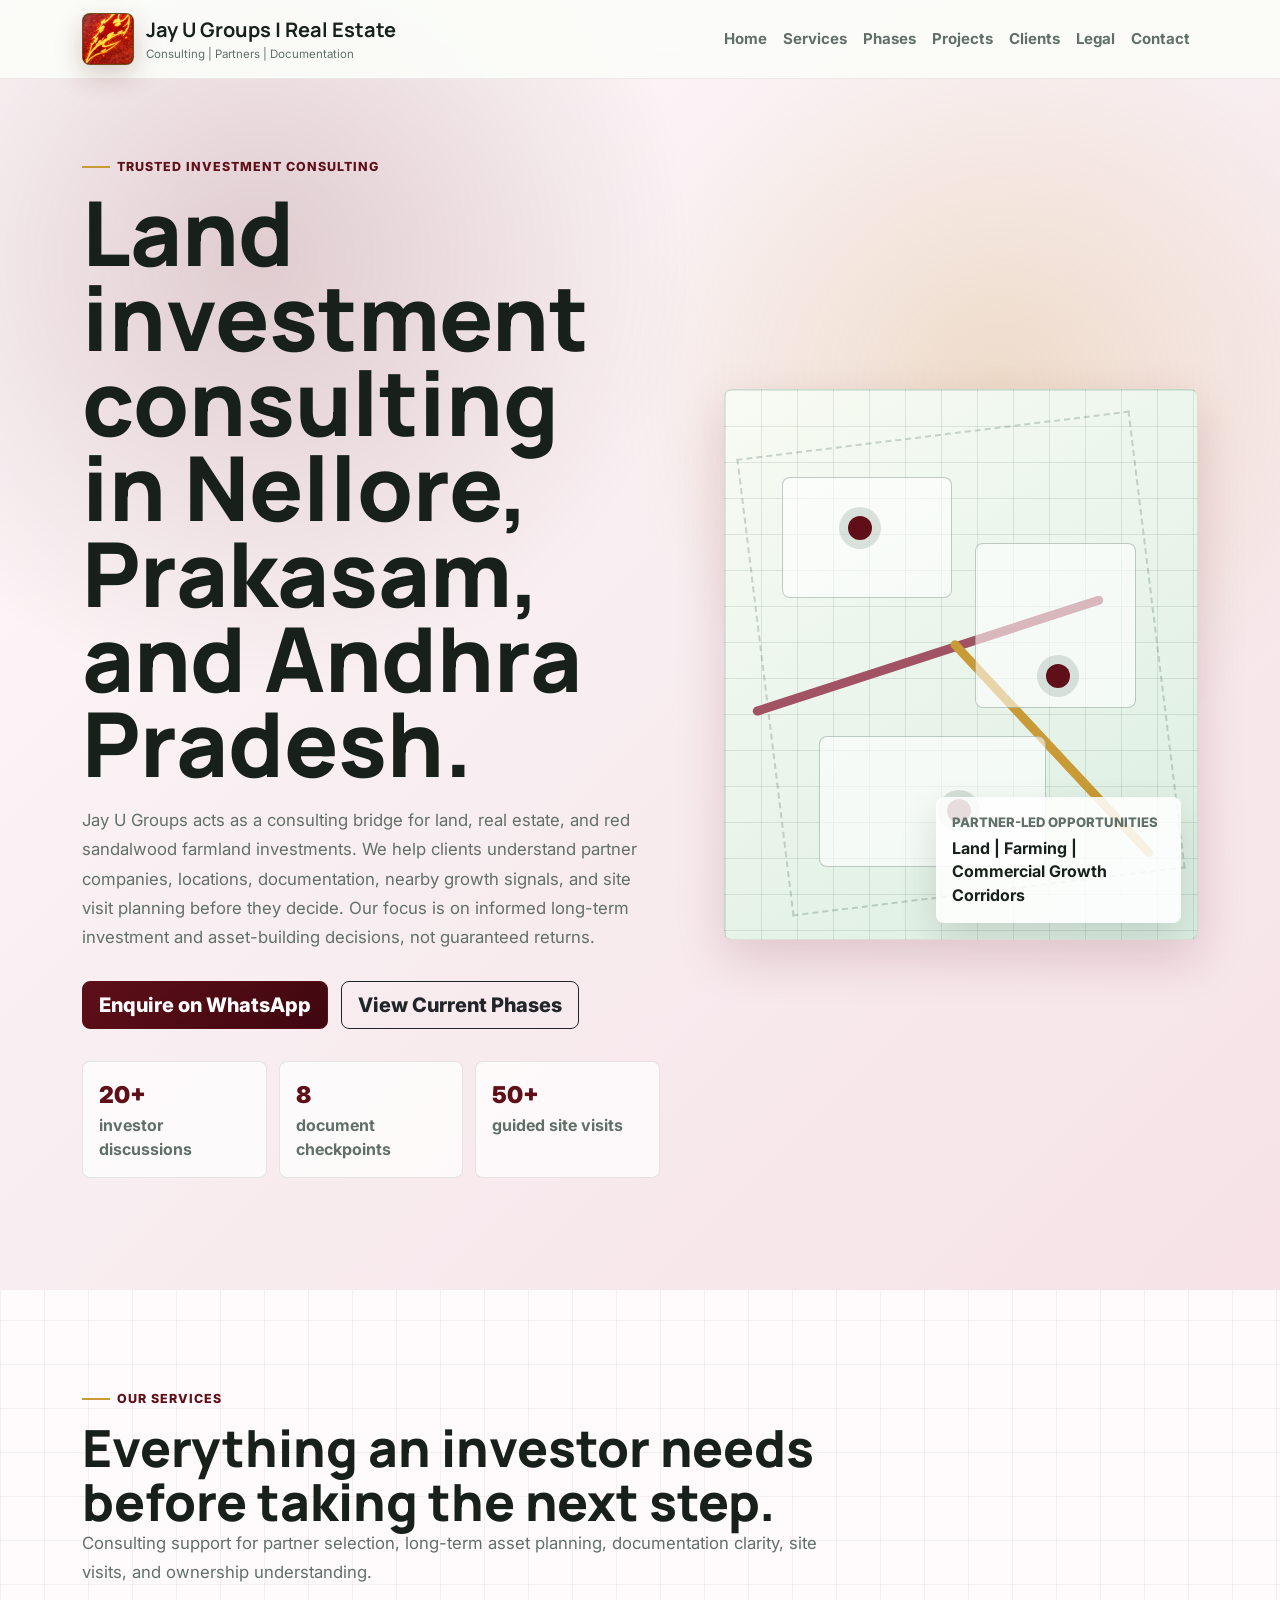
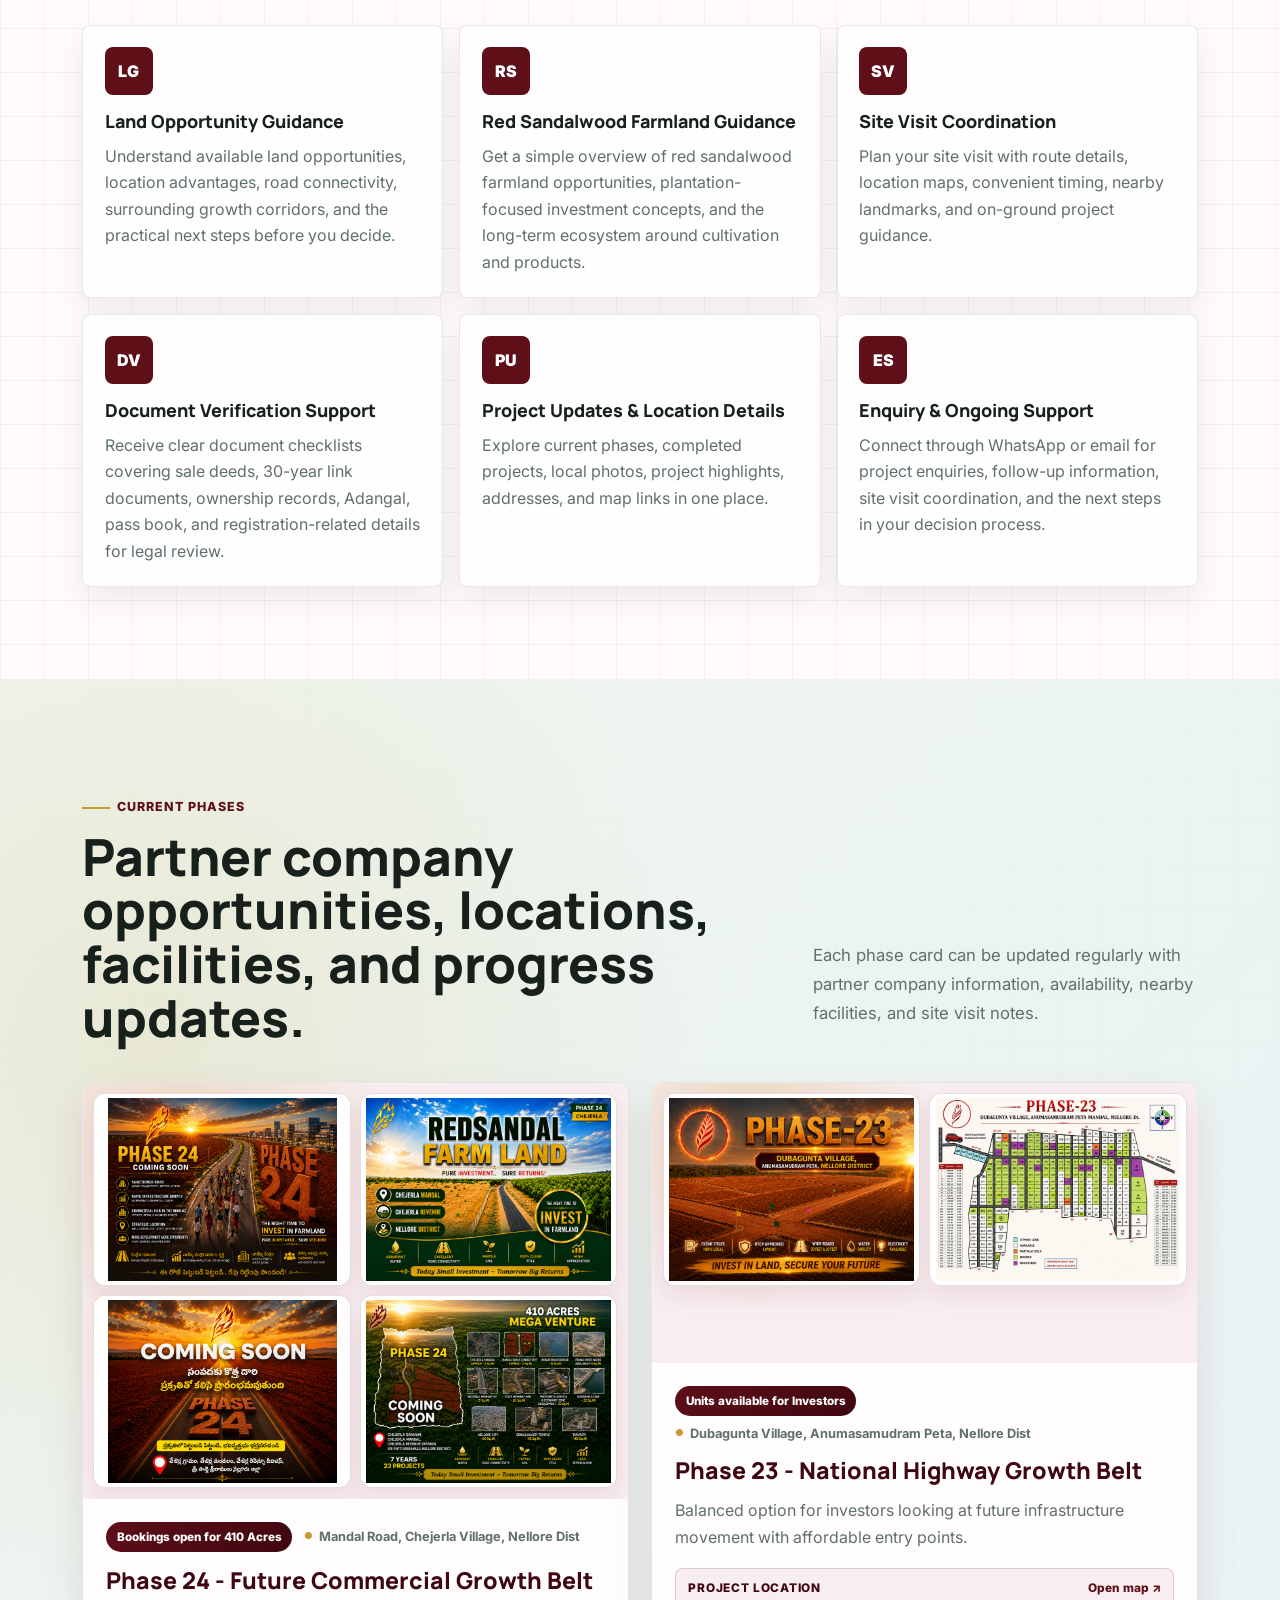
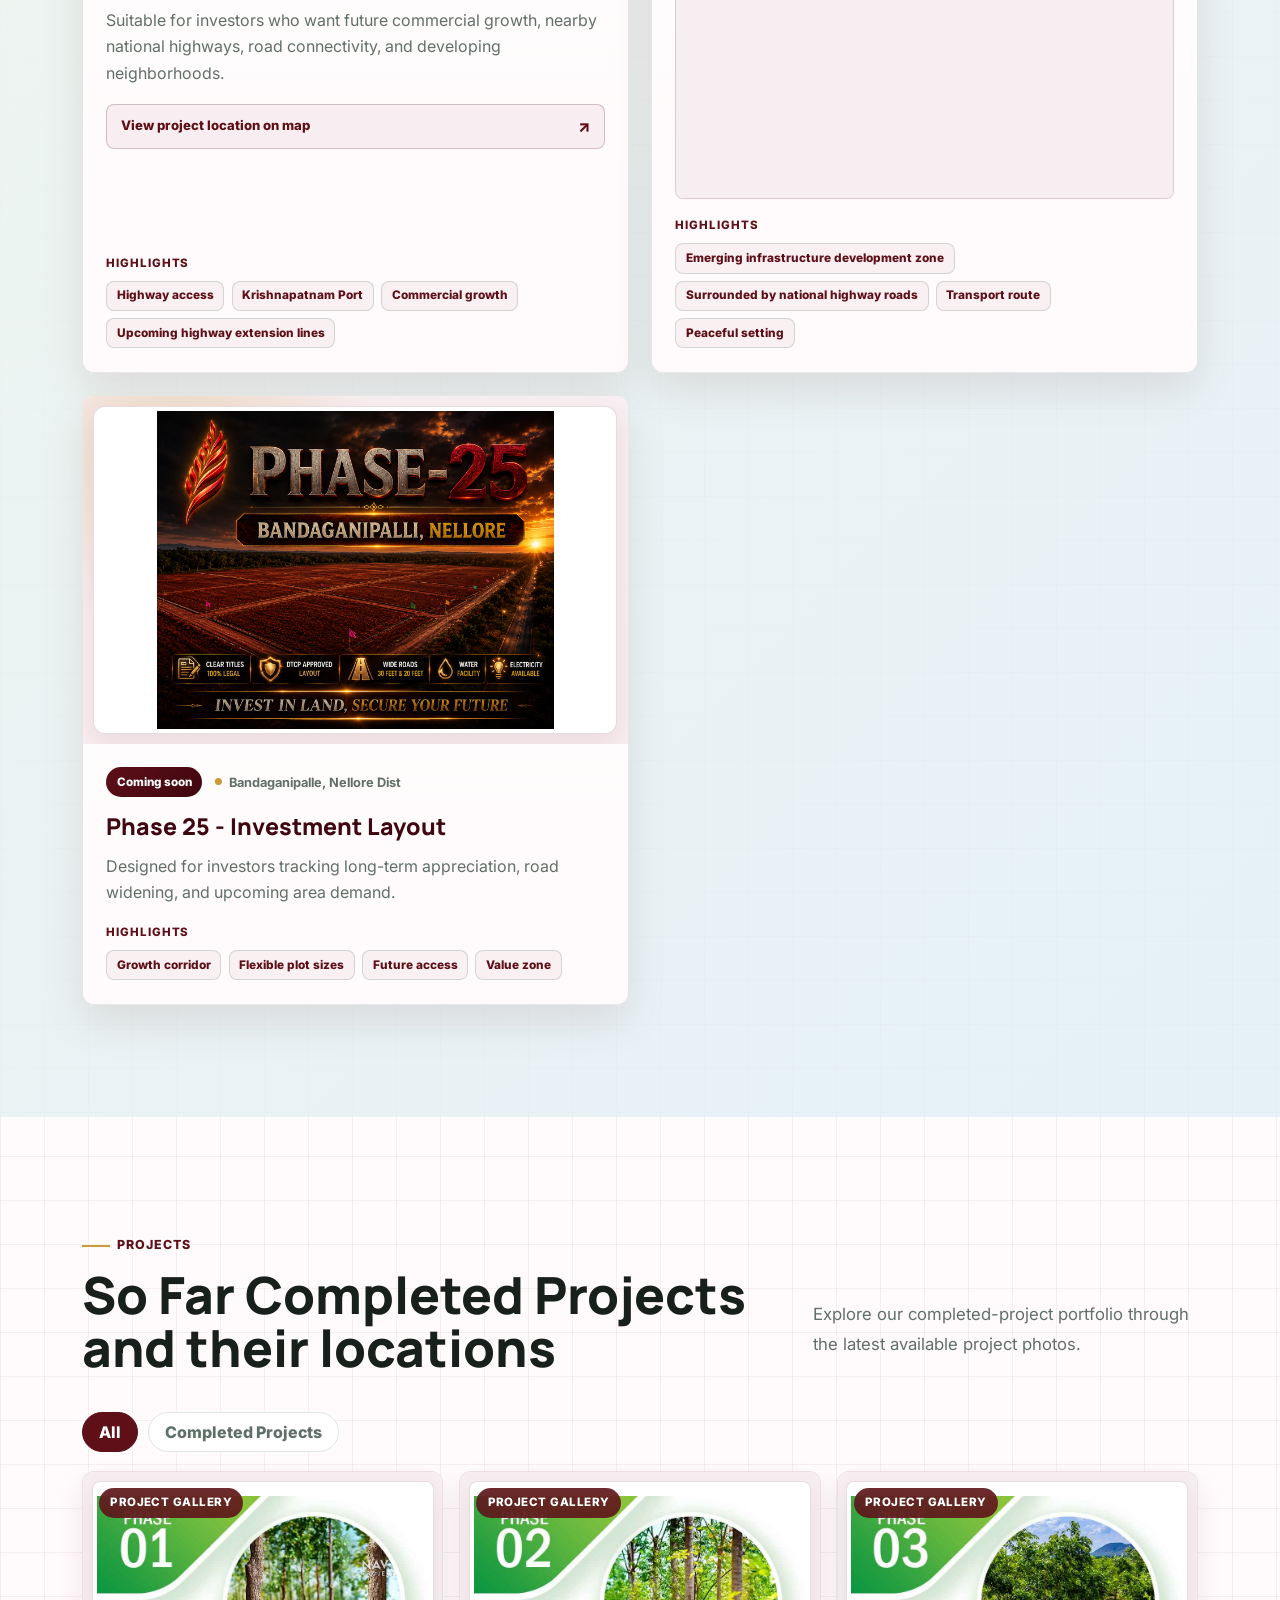
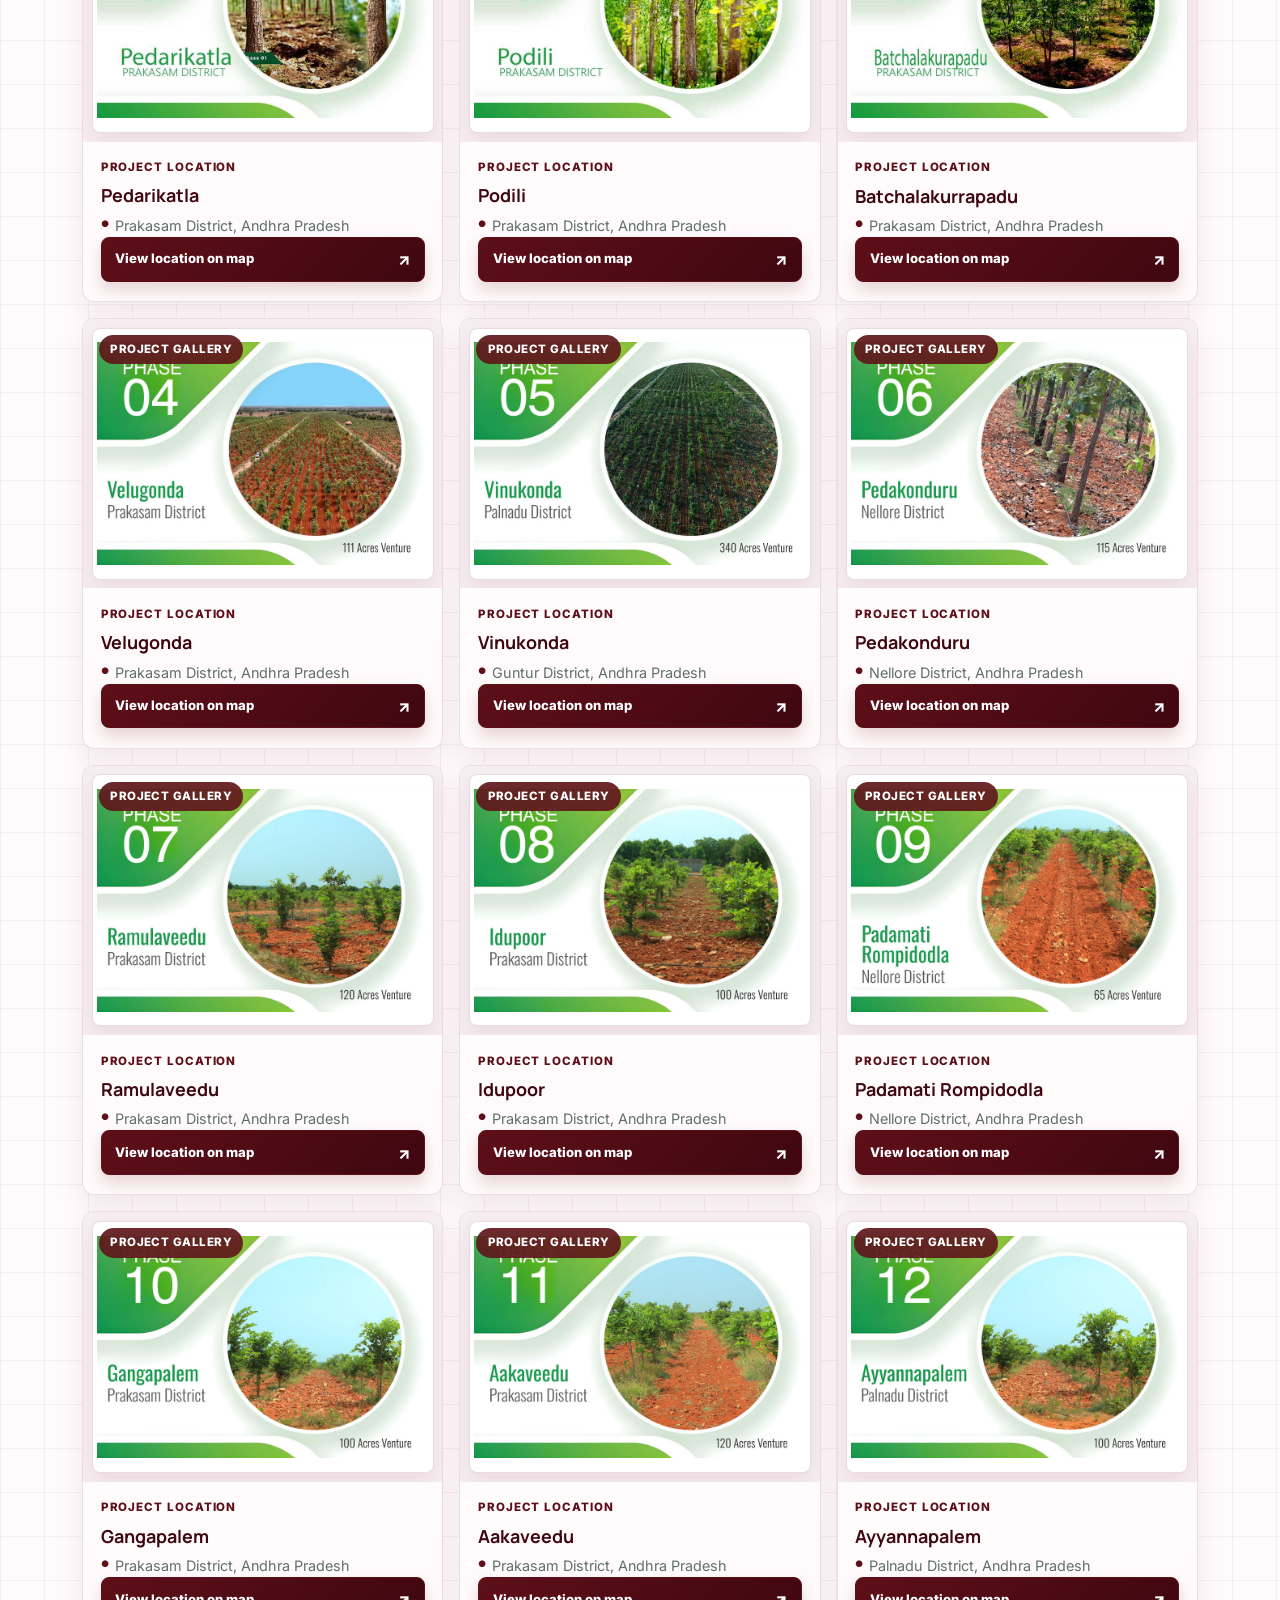
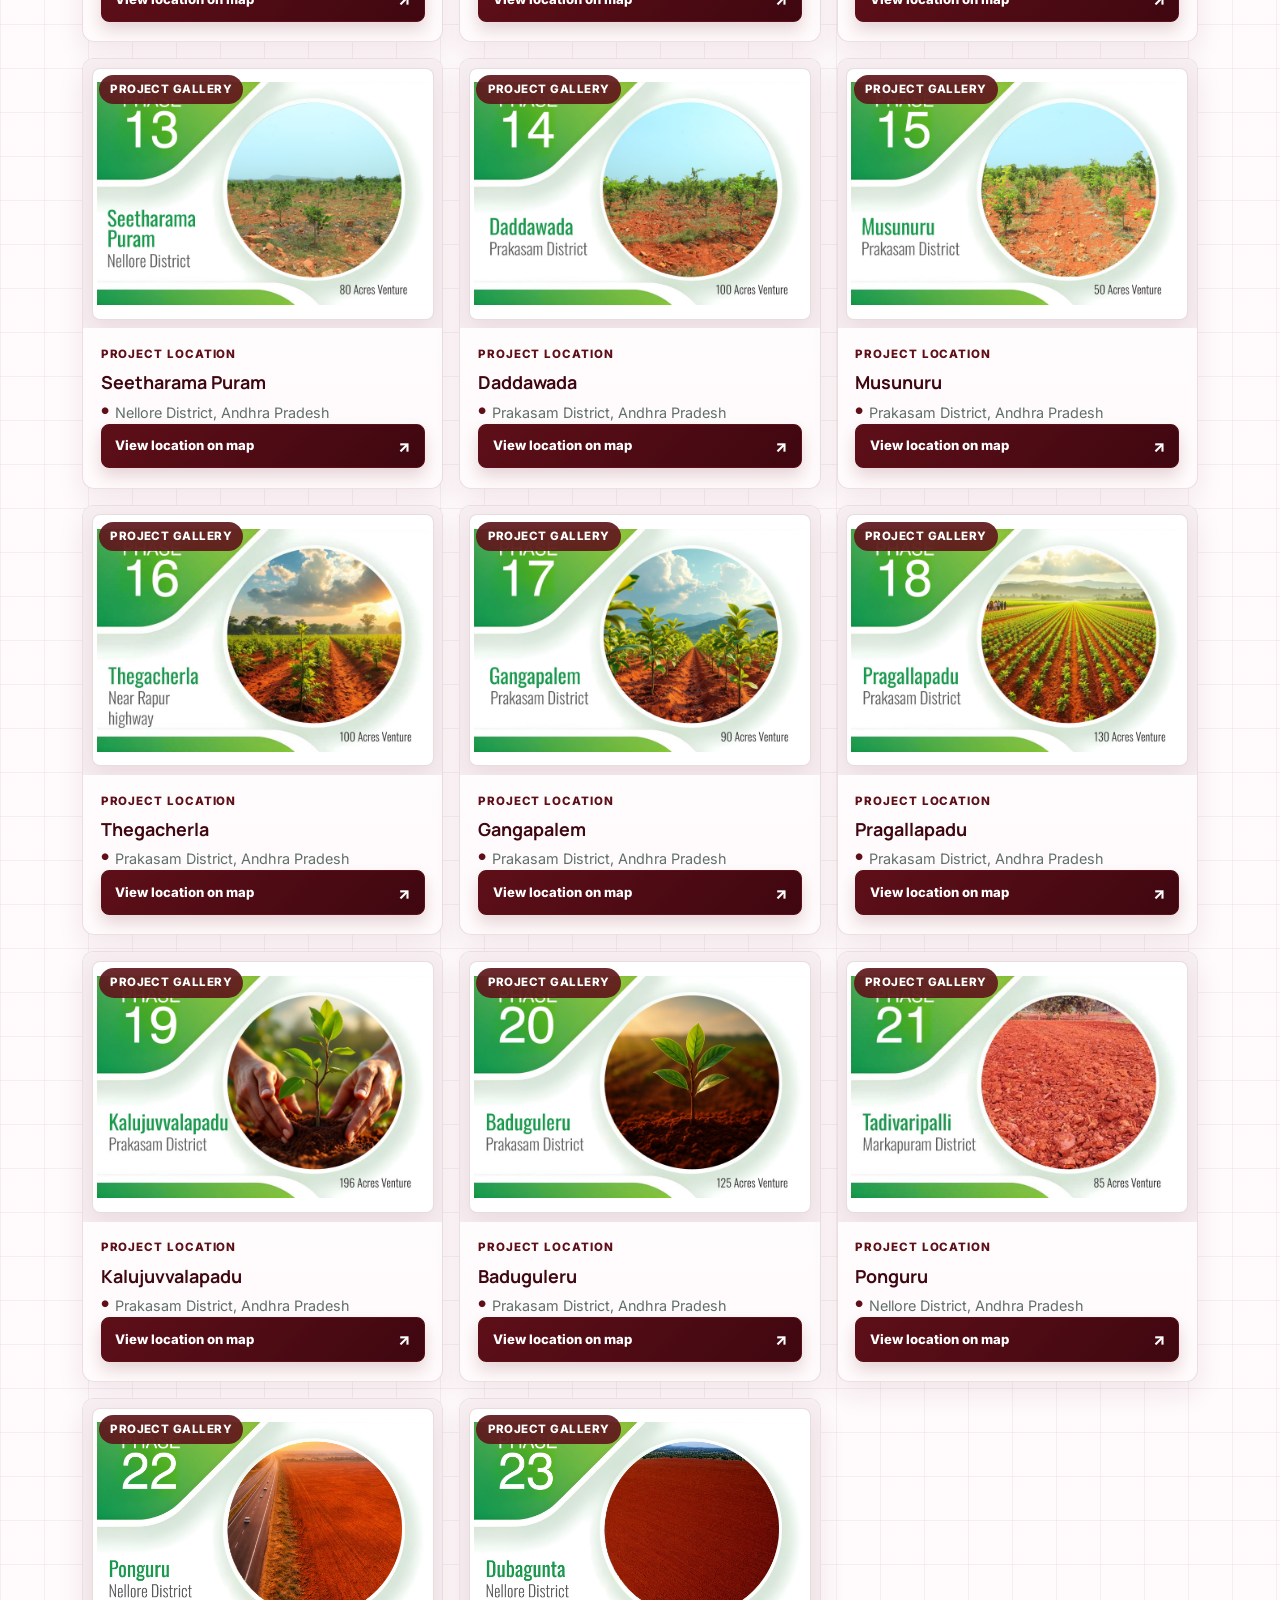
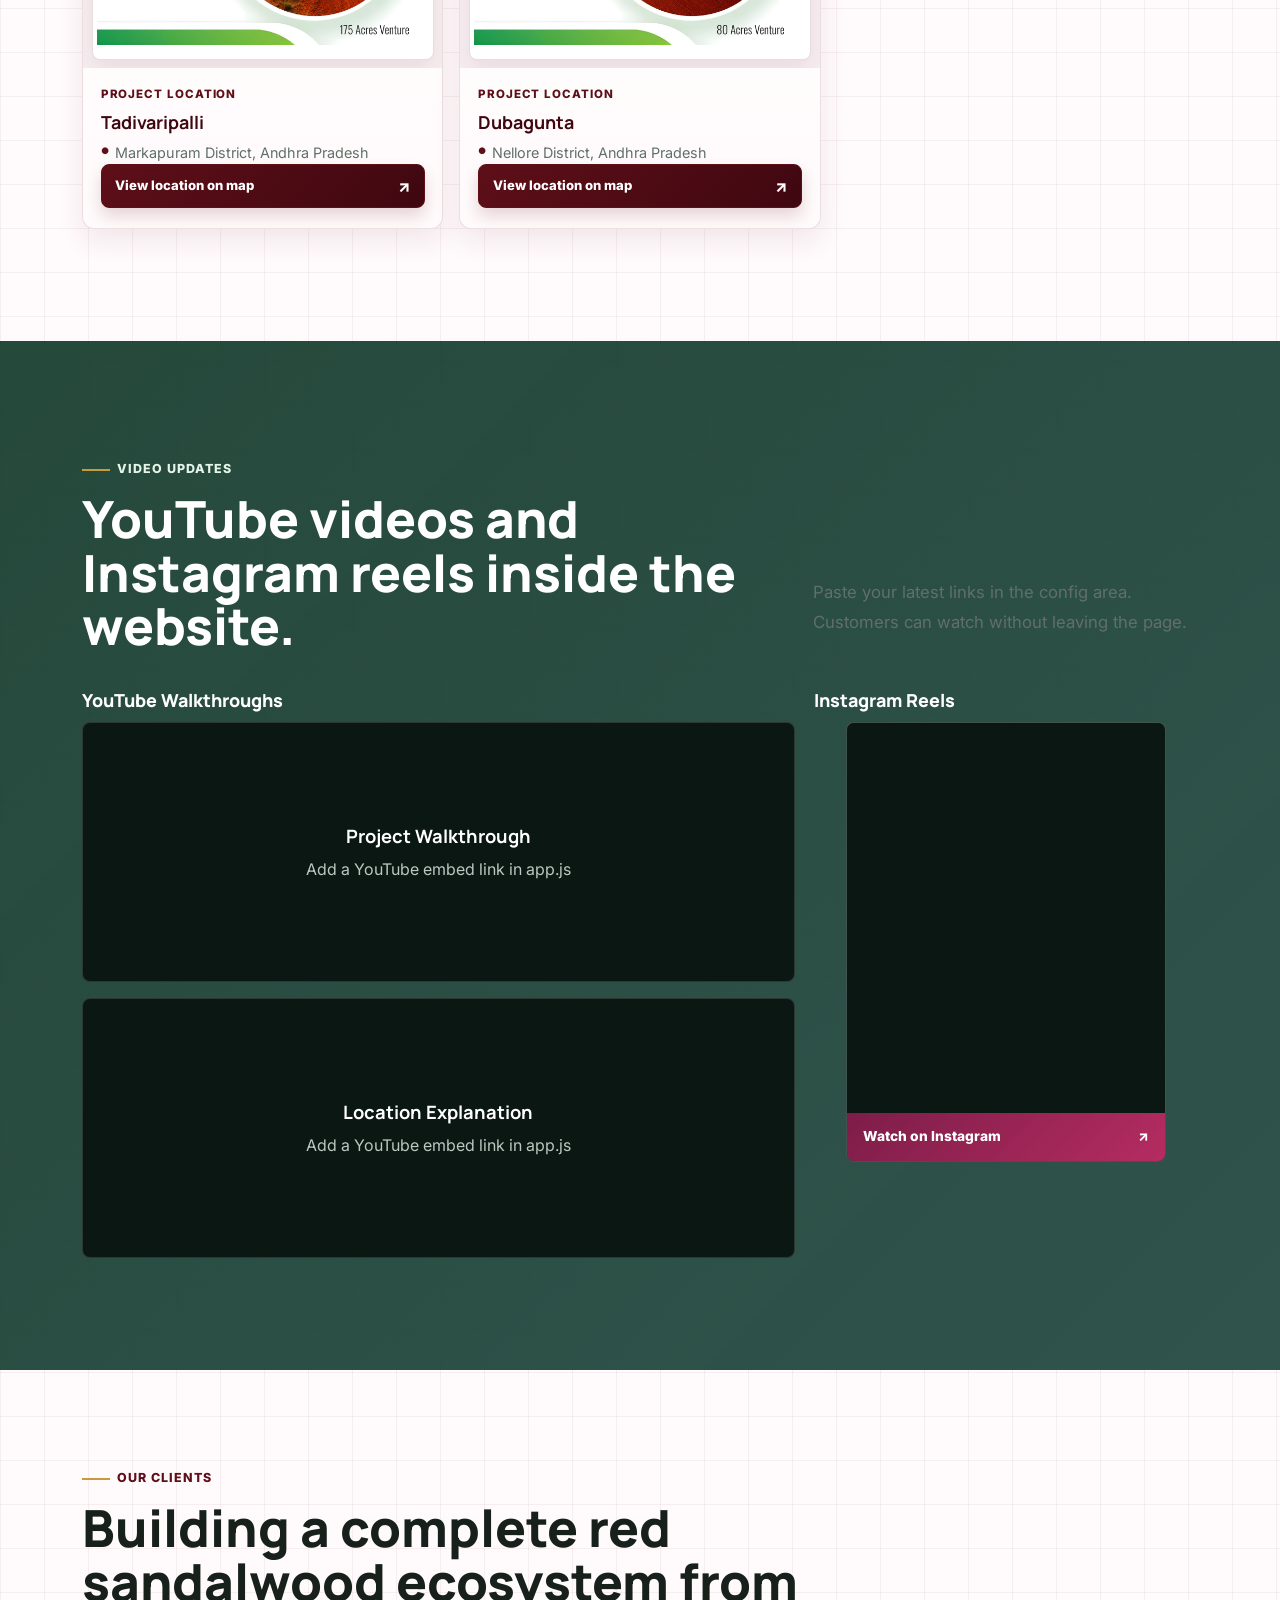
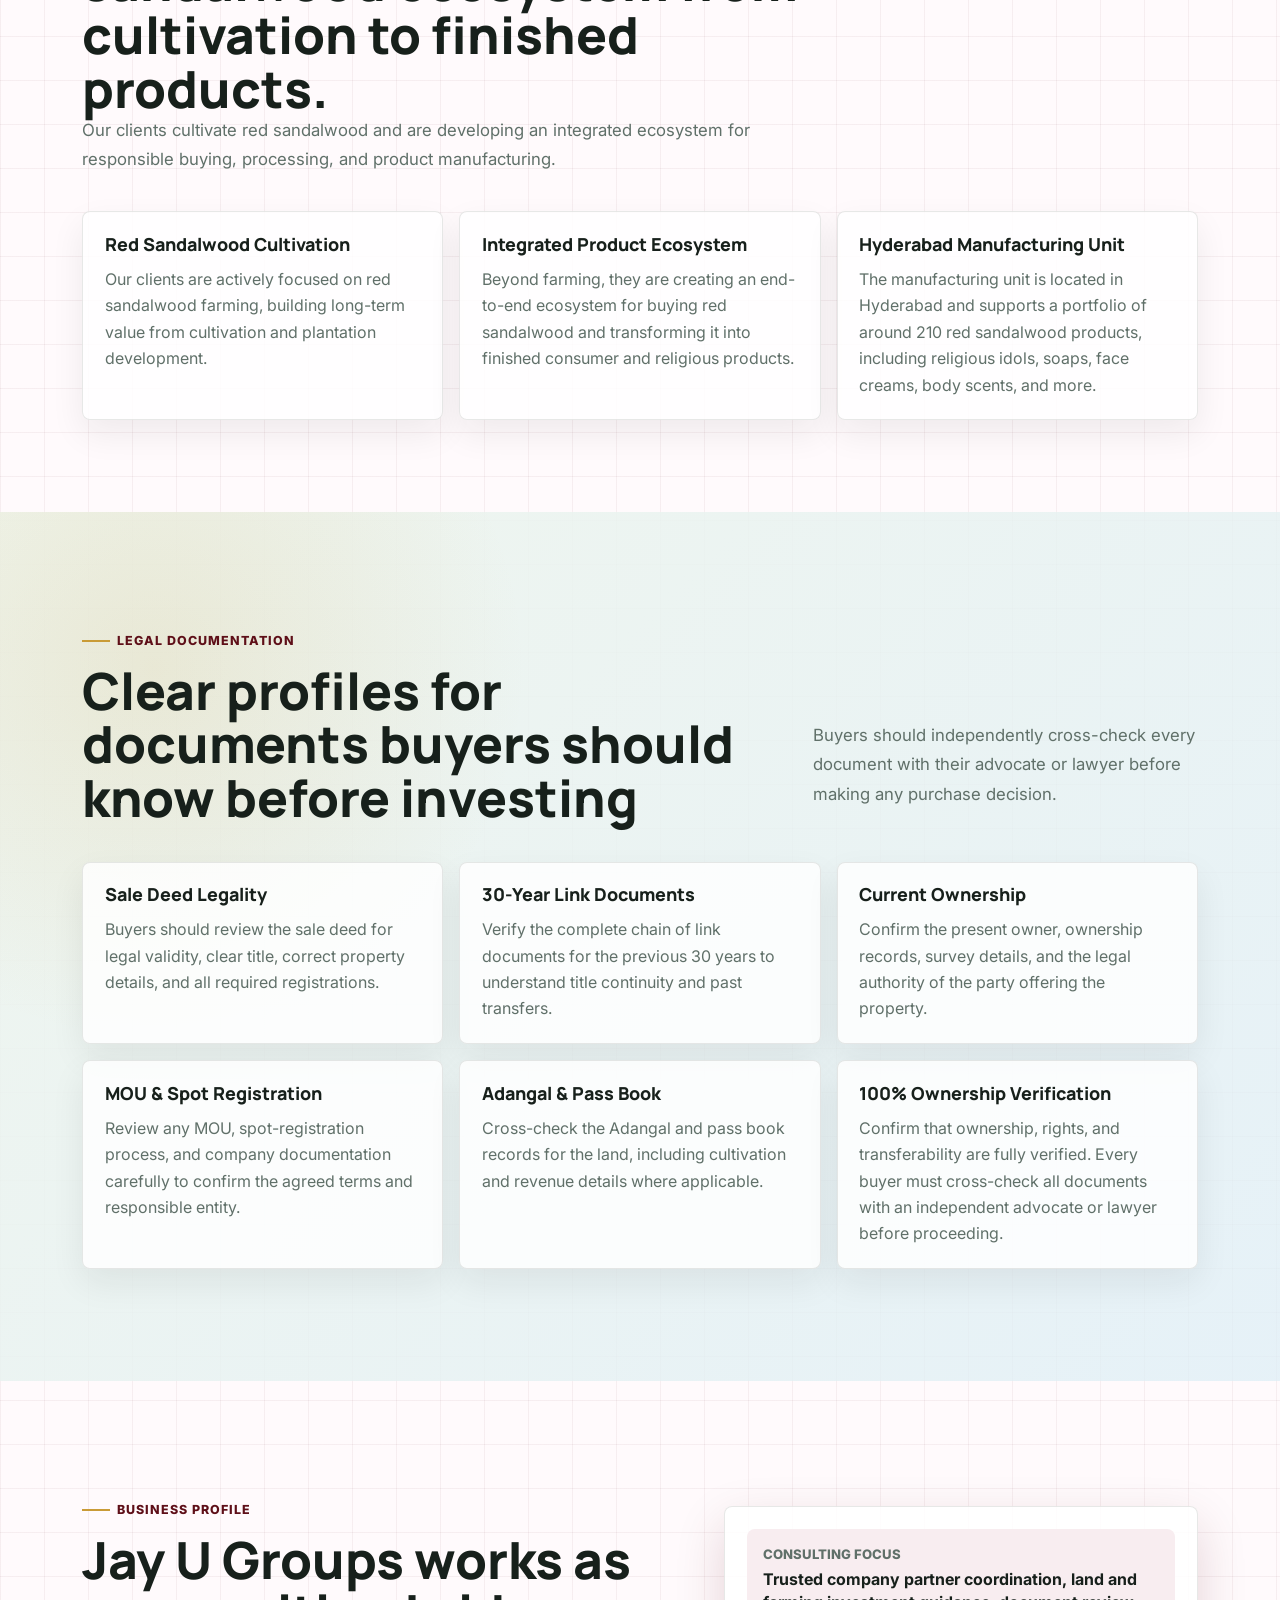
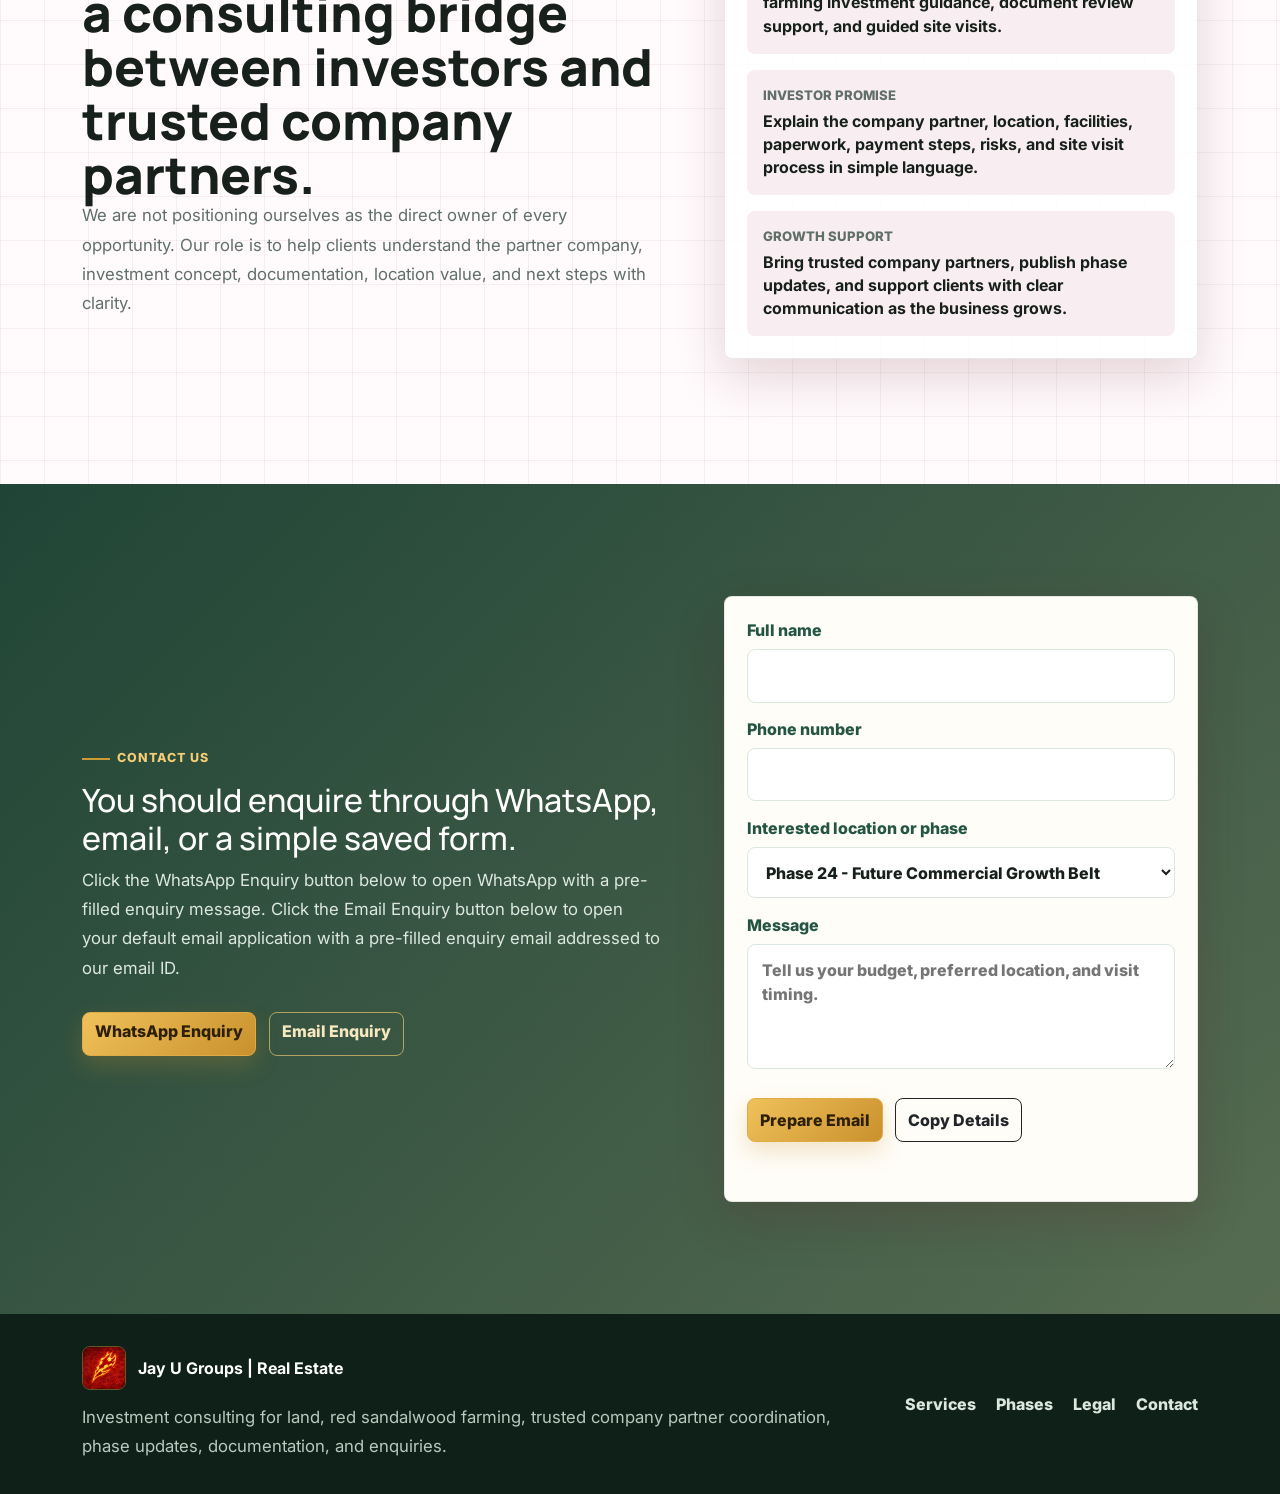
==== commit d8a10ced: "SEO Integration" ====
--- a/index.html
+++ b/index.html
@@ -3,13 +3,22 @@
   <head>
     <meta charset="utf-8">
     <meta name="viewport" content="width=device-width, initial-scale=1">
-    <meta name="description" content="Jay U Groups is an investment consulting brand connecting clients with trusted company partners for land, red sandalwood farming, documentation, and guided site visits.">
-    <meta property="og:title" content="Jay U Groups | Real Estate">
-    <meta property="og:description" content="Investment consulting for land, red sandalwood farming, trusted company partner coordination, documentation support, and guided site visits.">
-    <meta property="og:image" content="./assets/jay-u-groups-logo.png">
+    <meta name="description" content="Jay U Groups provides land investment consulting, red sandalwood farmland guidance, document-review support, and site visit coordination in Nellore, Prakasam, and Andhra Pradesh.">
+    <meta name="keywords" content="Jay U Groups, JayUGroups, Jay Groups, JU Groups, J Groups, Jay U Groups Real Estate, real estate Andhra Pradesh, Andhra real estate, Telangana real estate, land investment consulting Nellore, land for investment Andhra Pradesh, red sandalwood farmland, red sandalwood farmlands, red sandalwood investment, real estate investments, long-term investments, long-term asset building, wealth building through real estate, asset creation, future assets, real estate appreciation potential, property investment guidance, plots in Nellore district, Prakasam land investment, site visit coordination, property document verification">
+    <meta name="author" content="Jay U Groups">
+    <meta name="robots" content="index, follow, max-image-preview:large">
+    <link rel="canonical" href="https://jayugroups.in/">
+    <meta property="og:type" content="website">
+    <meta property="og:url" content="https://jayugroups.in/">
+    <meta property="og:site_name" content="Jay U Groups">
+    <meta property="og:title" content="Land Investment Consulting in Nellore & Andhra Pradesh | Jay U Groups">
+    <meta property="og:description" content="Land investment consulting, red sandalwood farmland guidance, document-review support, and guided site visits across Nellore, Prakasam, and Andhra Pradesh.">
+    <meta property="og:image" content="https://jayugroups.in/assets/jay-u-groups-logo.png">
     <meta name="twitter:card" content="summary_large_image">
-    <meta name="twitter:image" content="./assets/jay-u-groups-logo.png">
-    <title>Jay U Groups | Real Estate</title>
+    <meta name="twitter:title" content="Land Investment Consulting in Nellore & Andhra Pradesh | Jay U Groups">
+    <meta name="twitter:description" content="Land investment and red sandalwood farmland guidance with documentation and site-visit support.">
+    <meta name="twitter:image" content="https://jayugroups.in/assets/jay-u-groups-logo.png">
+    <title>Land Investment Consulting in Nellore & Andhra Pradesh | Jay U Groups</title>
     <link rel="icon" type="image/png" href="./assets/jay-u-groups-logo.png">
     <link rel="preconnect" href="https://cdn.jsdelivr.net">
     <link rel="preconnect" href="https://fonts.googleapis.com">
@@ -17,6 +26,30 @@
     <link href="https://fonts.googleapis.com/css2?family=Inter:wght@400;500;600;700;800&family=Manrope:wght@500;600;700;800&display=swap" rel="stylesheet">
     <link href="https://cdn.jsdelivr.net/npm/bootstrap@5.3.3/dist/css/bootstrap.min.css" rel="stylesheet">
     <link href="./styles.css" rel="stylesheet">
+    <script type="application/ld+json">
+      {
+        "@context": "https://schema.org",
+        "@type": "ProfessionalService",
+        "name": "Jay U Groups",
+        "url": "https://jayugroups.in/",
+        "logo": "https://jayugroups.in/assets/jay-u-groups-logo.png",
+        "image": "https://jayugroups.in/assets/jay-u-groups-logo.png",
+        "email": "info@jayugroups.in",
+        "telephone": "+91-74288-52249",
+        "description": "Land investment consulting, red sandalwood farmland guidance, documentation support, and site visit coordination.",
+        "areaServed": [
+          { "@type": "AdministrativeArea", "name": "Nellore District, Andhra Pradesh" },
+          { "@type": "AdministrativeArea", "name": "Prakasam District, Andhra Pradesh" },
+          { "@type": "AdministrativeArea", "name": "Andhra Pradesh" }
+        ],
+        "serviceType": [
+          "Land investment consulting",
+          "Red sandalwood farmland guidance",
+          "Property document review support",
+          "Site visit coordination"
+        ]
+      }
+    </script>
   </head>
   <body>
     <div class="site-shell">
@@ -53,8 +86,8 @@
           <div class="hero-grid container">
             <div class="hero-copy">
               <span class="eyebrow">Trusted Investment Consulting</span>
-              <h1>Connecting investors with verified land opportunities and trusted company partners.</h1>
-              <p>Jay U Groups acts as a consulting bridge for land and red sandalwood farming investments. We help clients understand partner companies, locations, documentation, nearby growth signals, and site visit planning before they decide.</p>
+              <h1>Land investment consulting in Nellore, Prakasam, and Andhra Pradesh.</h1>
+              <p>Jay U Groups acts as a consulting bridge for land, real estate, and red sandalwood farmland investments. We help clients understand partner companies, locations, documentation, nearby growth signals, and site visit planning before they decide. Our focus is on informed long-term investment and asset-building decisions, not guaranteed returns.</p>
               <div class="hero-actions">
                 <a class="btn btn-primary btn-lg" id="heroWhatsApp" target="_blank" rel="noopener" href="#">Enquire on WhatsApp</a>
                 <a class="btn btn-outline-dark btn-lg" href="#projects">View Current Phases</a>
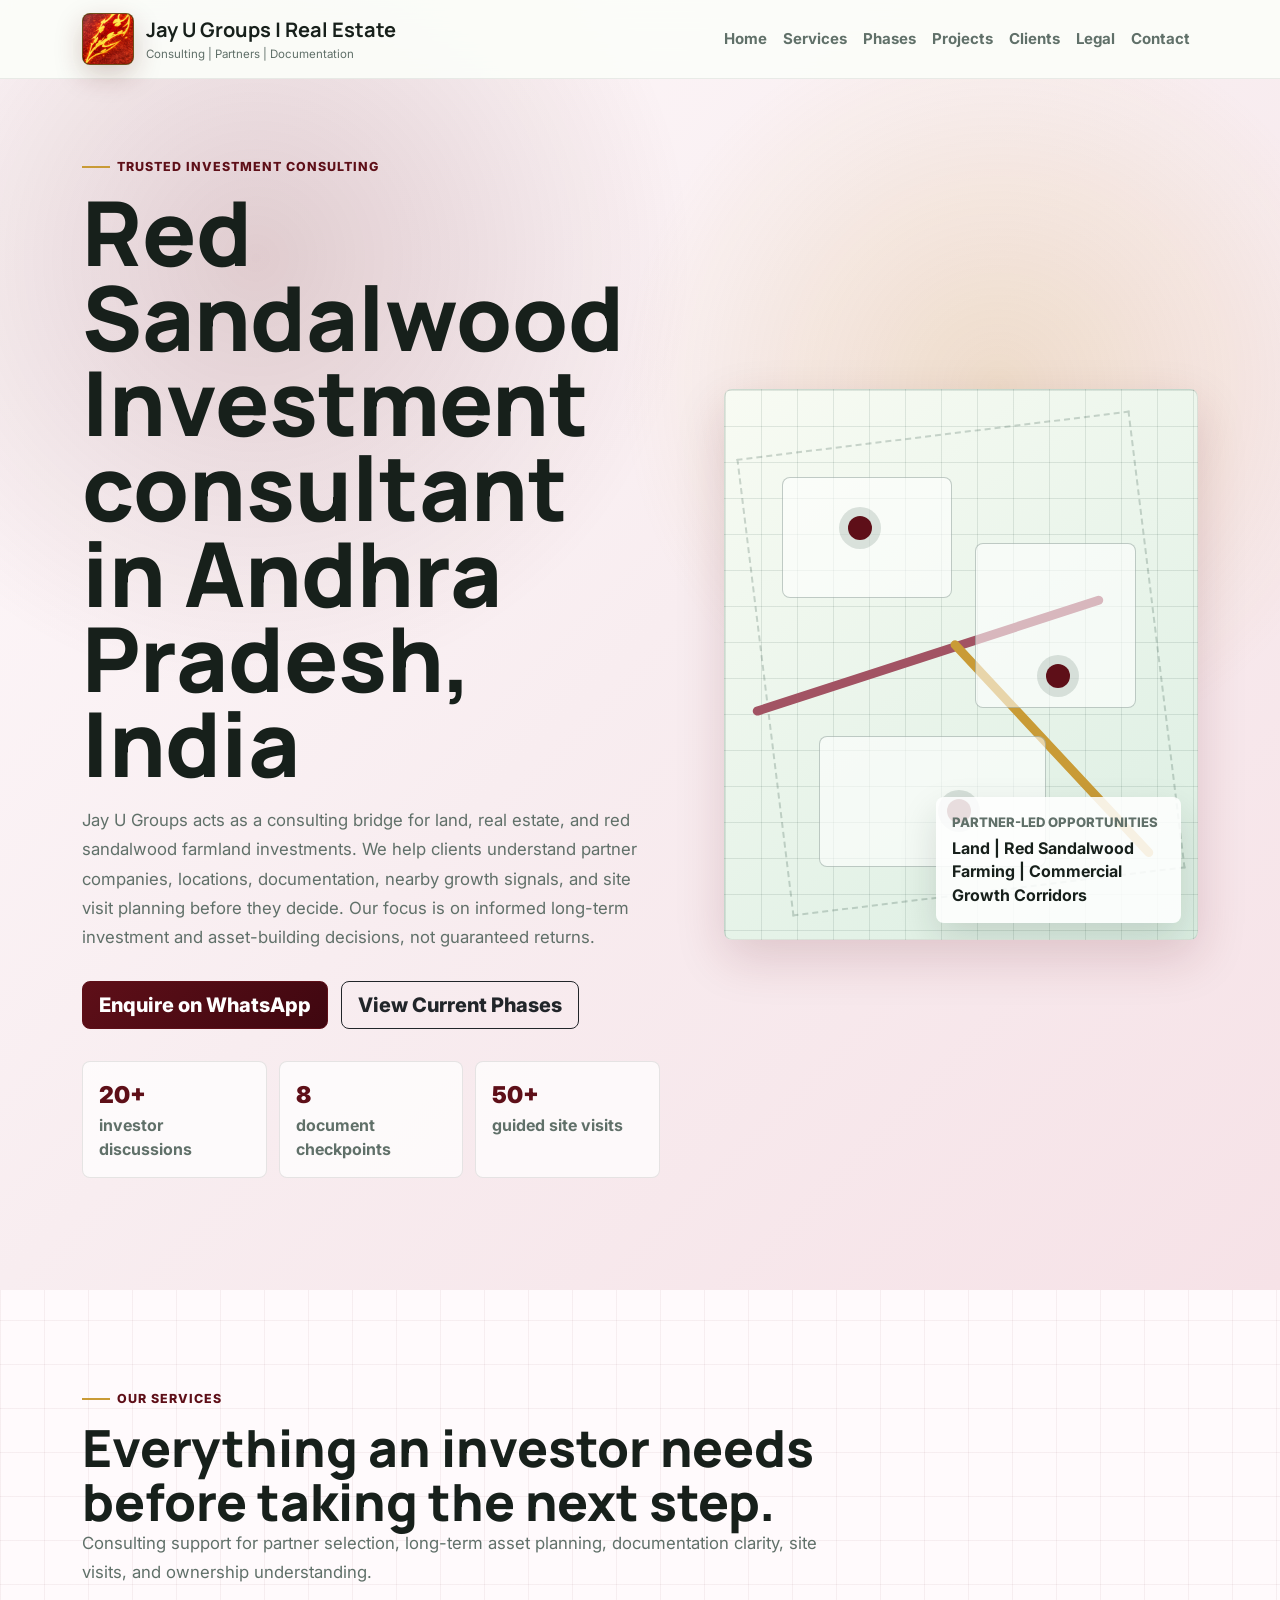
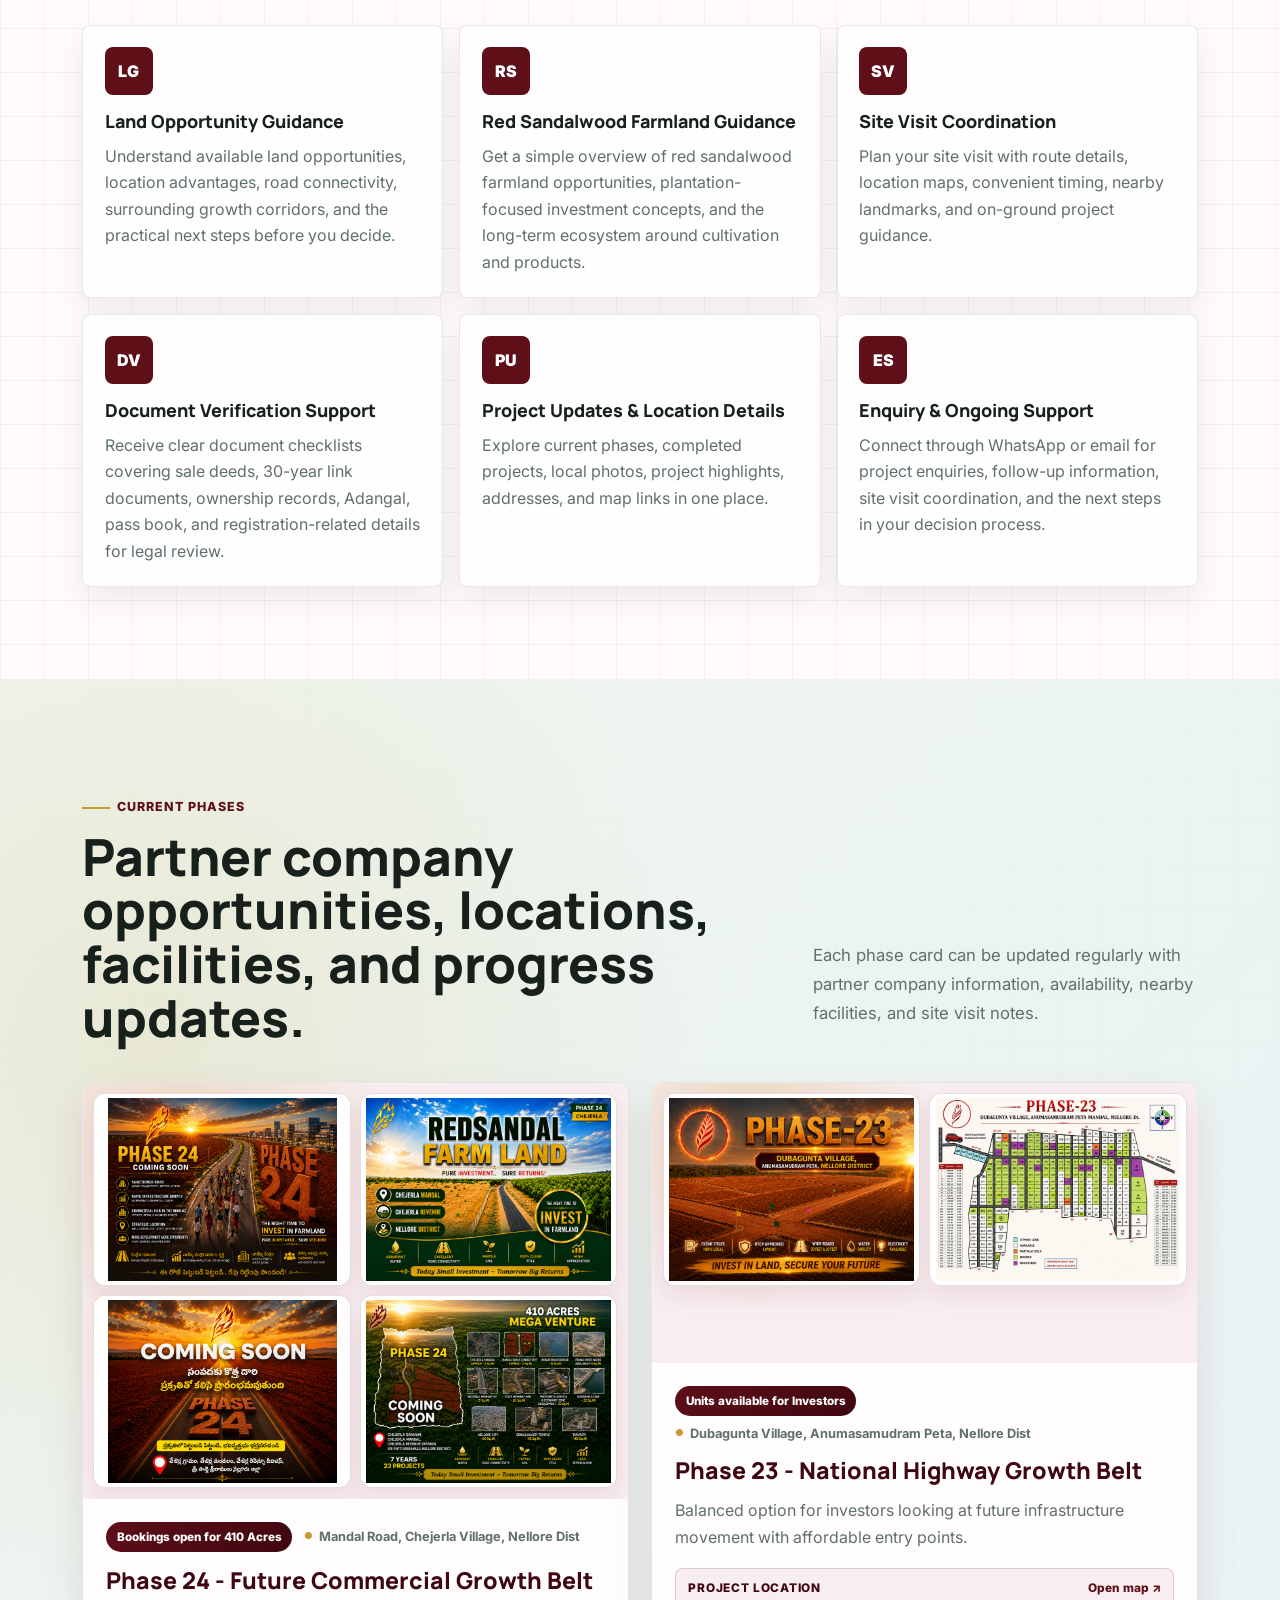
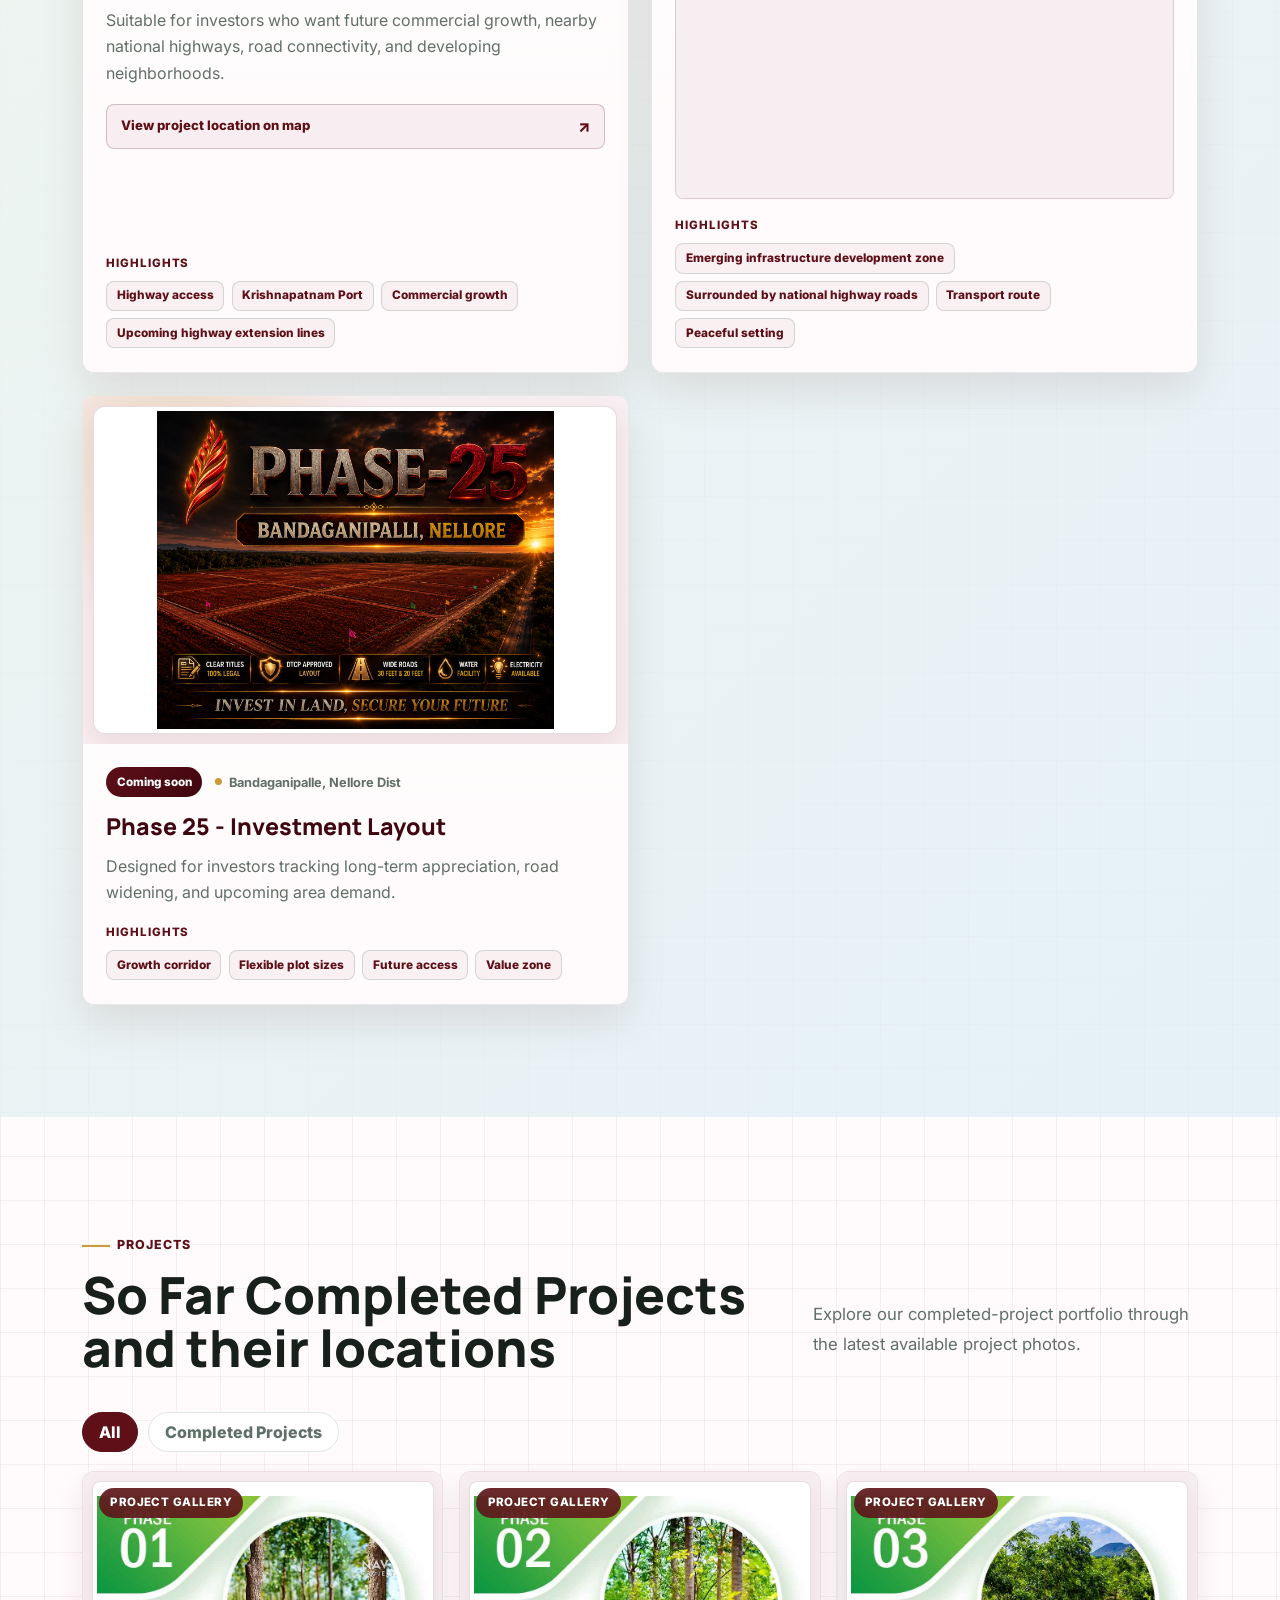
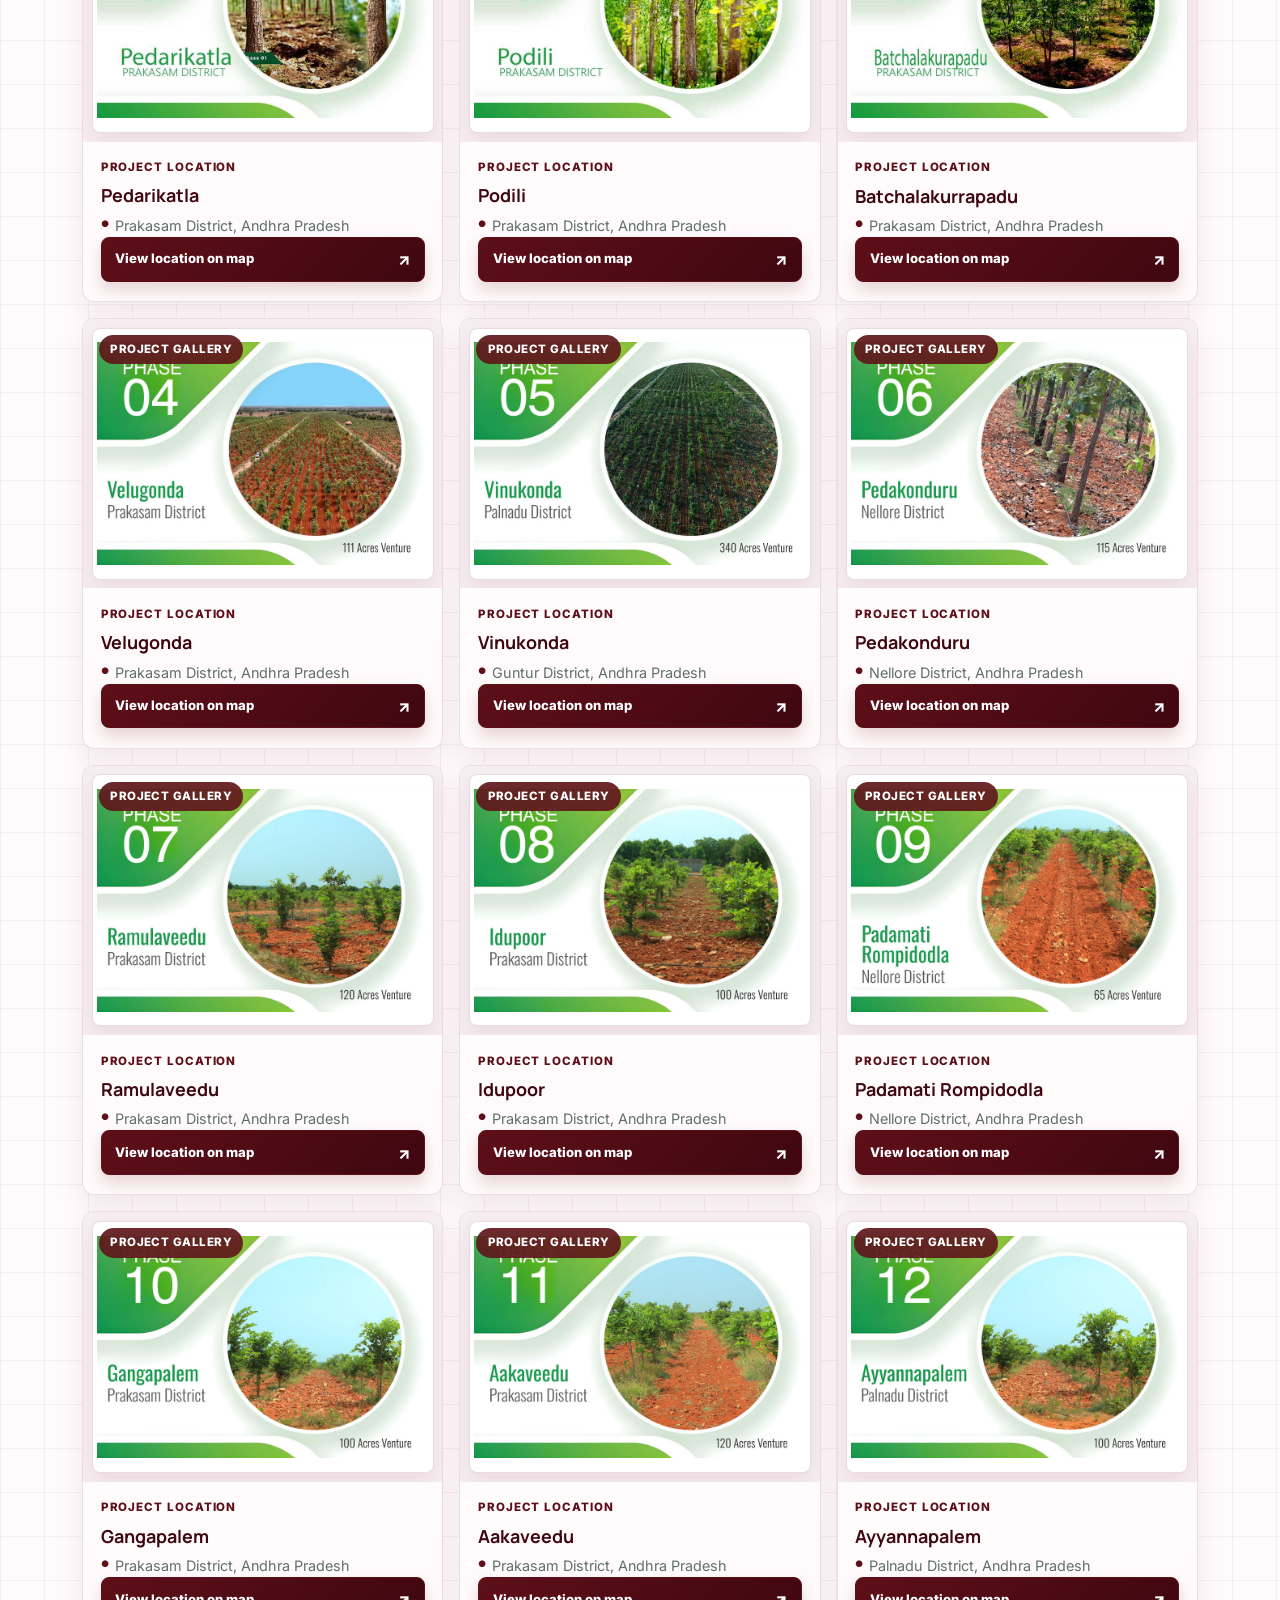
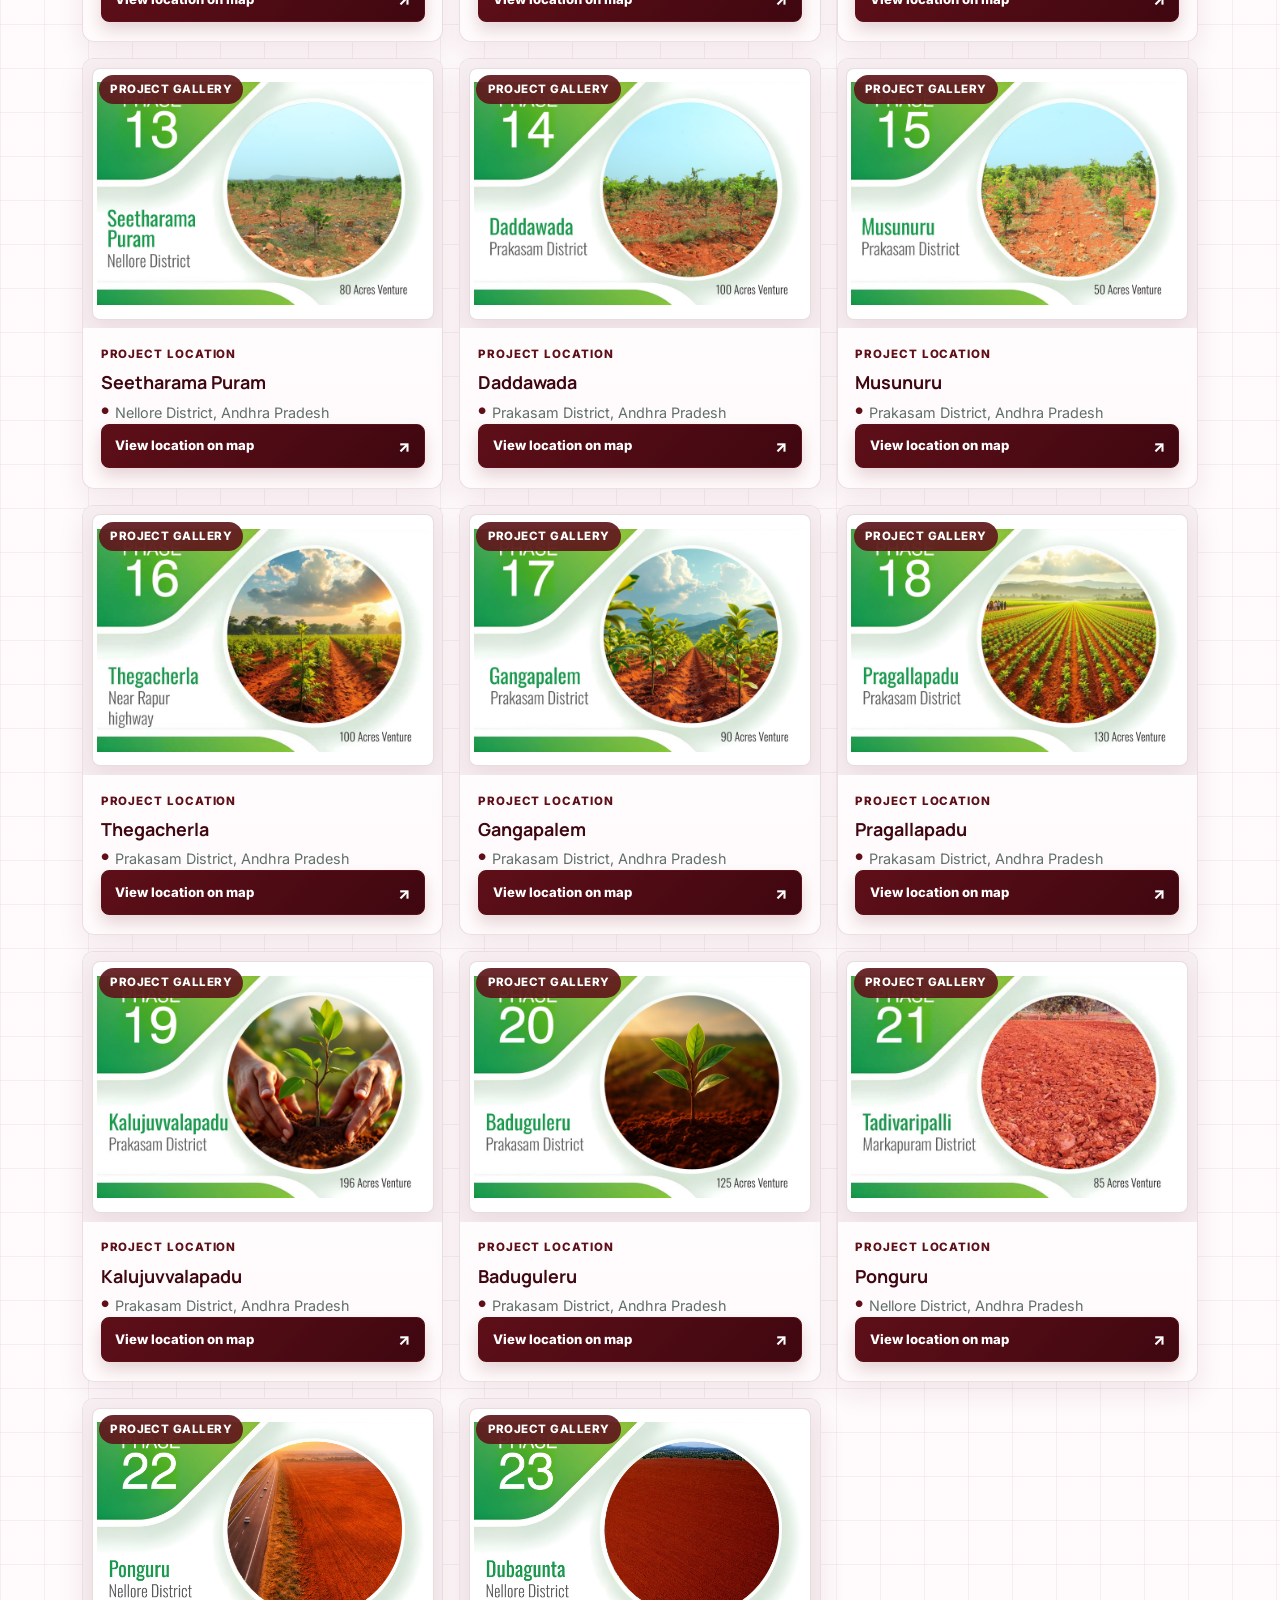
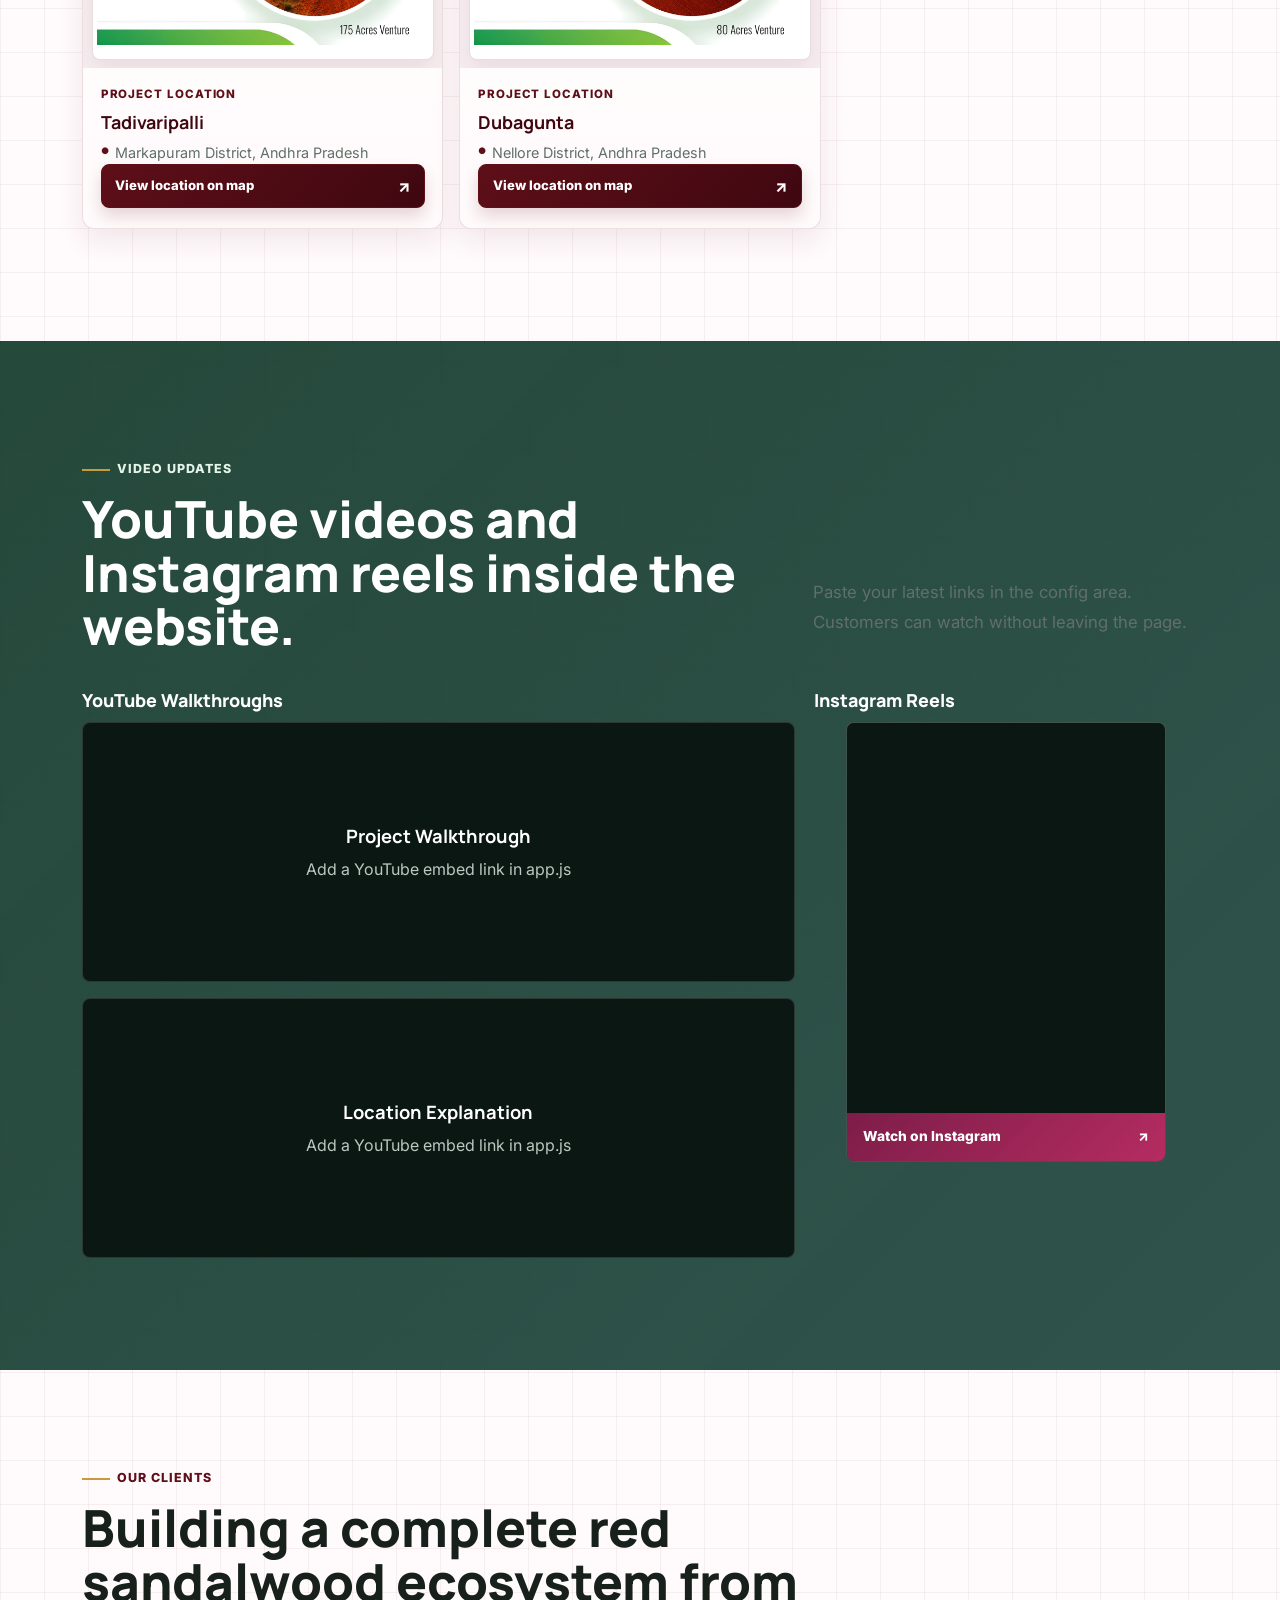
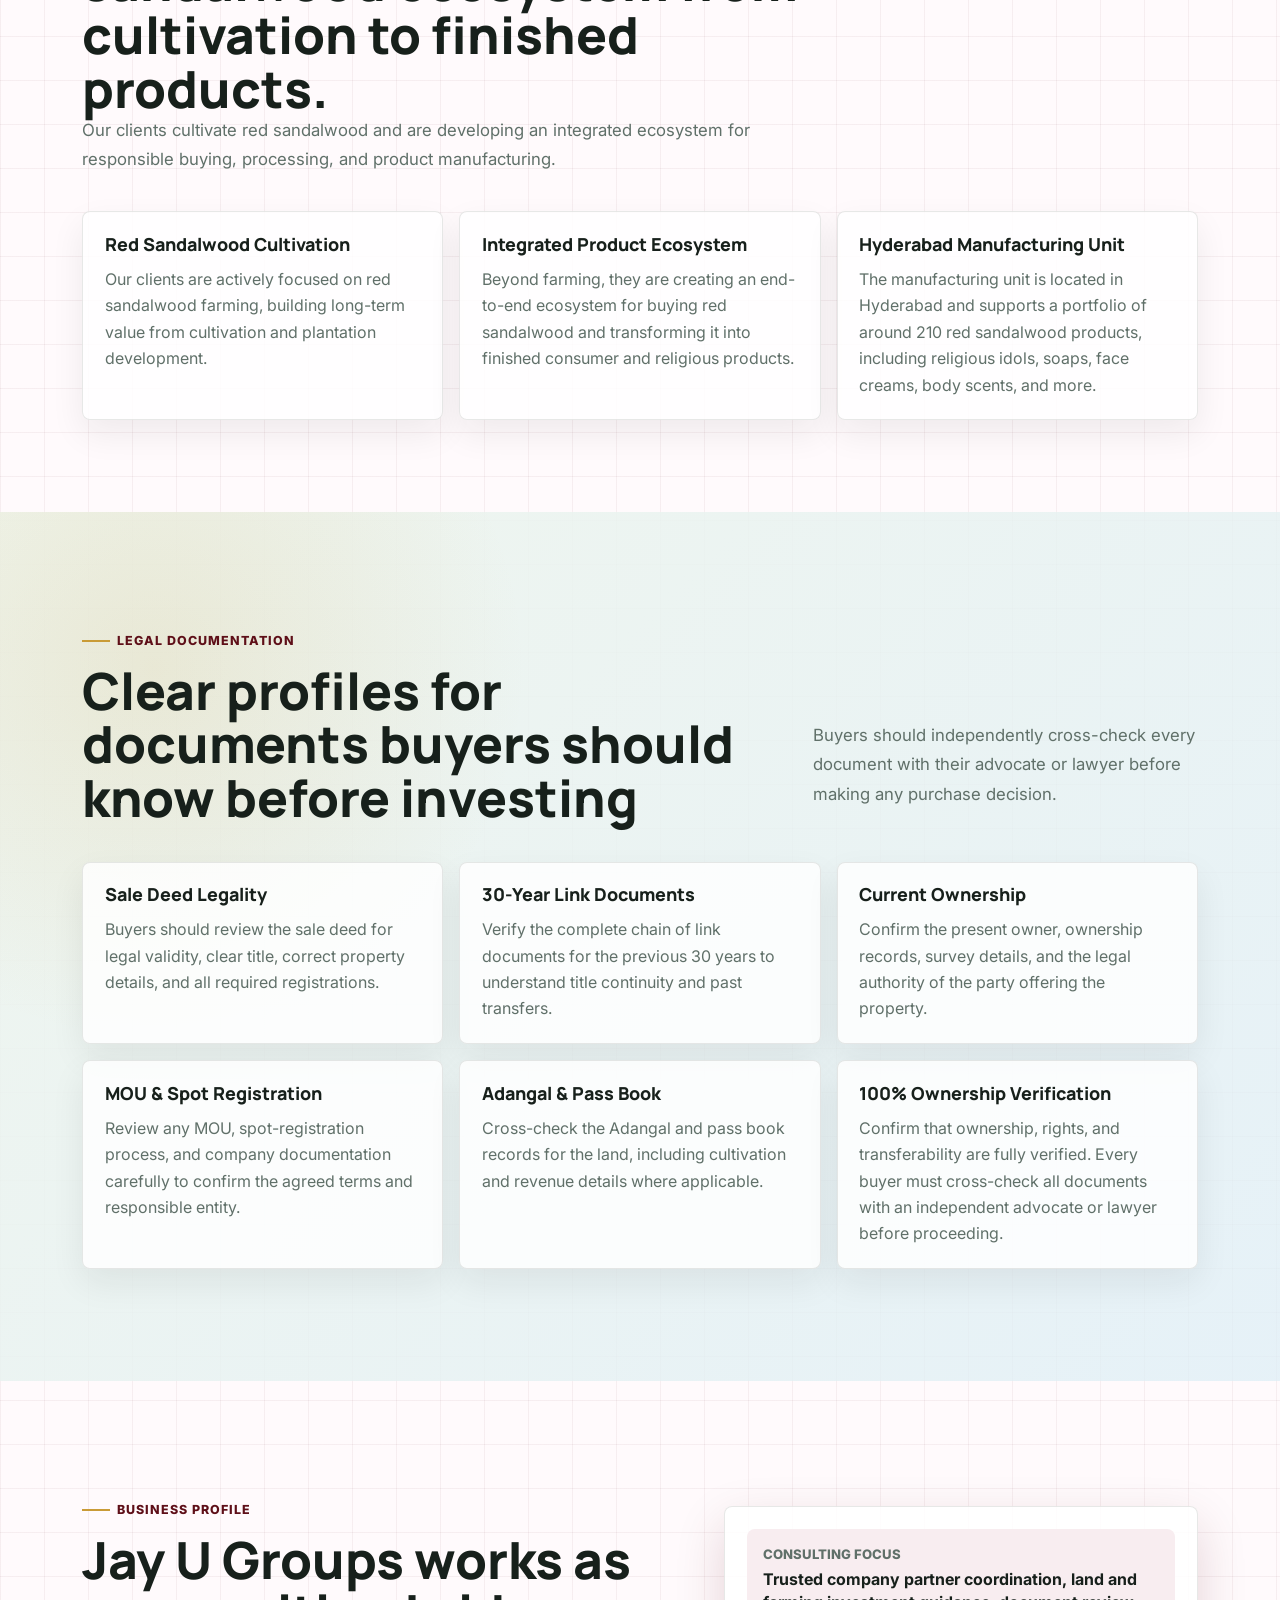
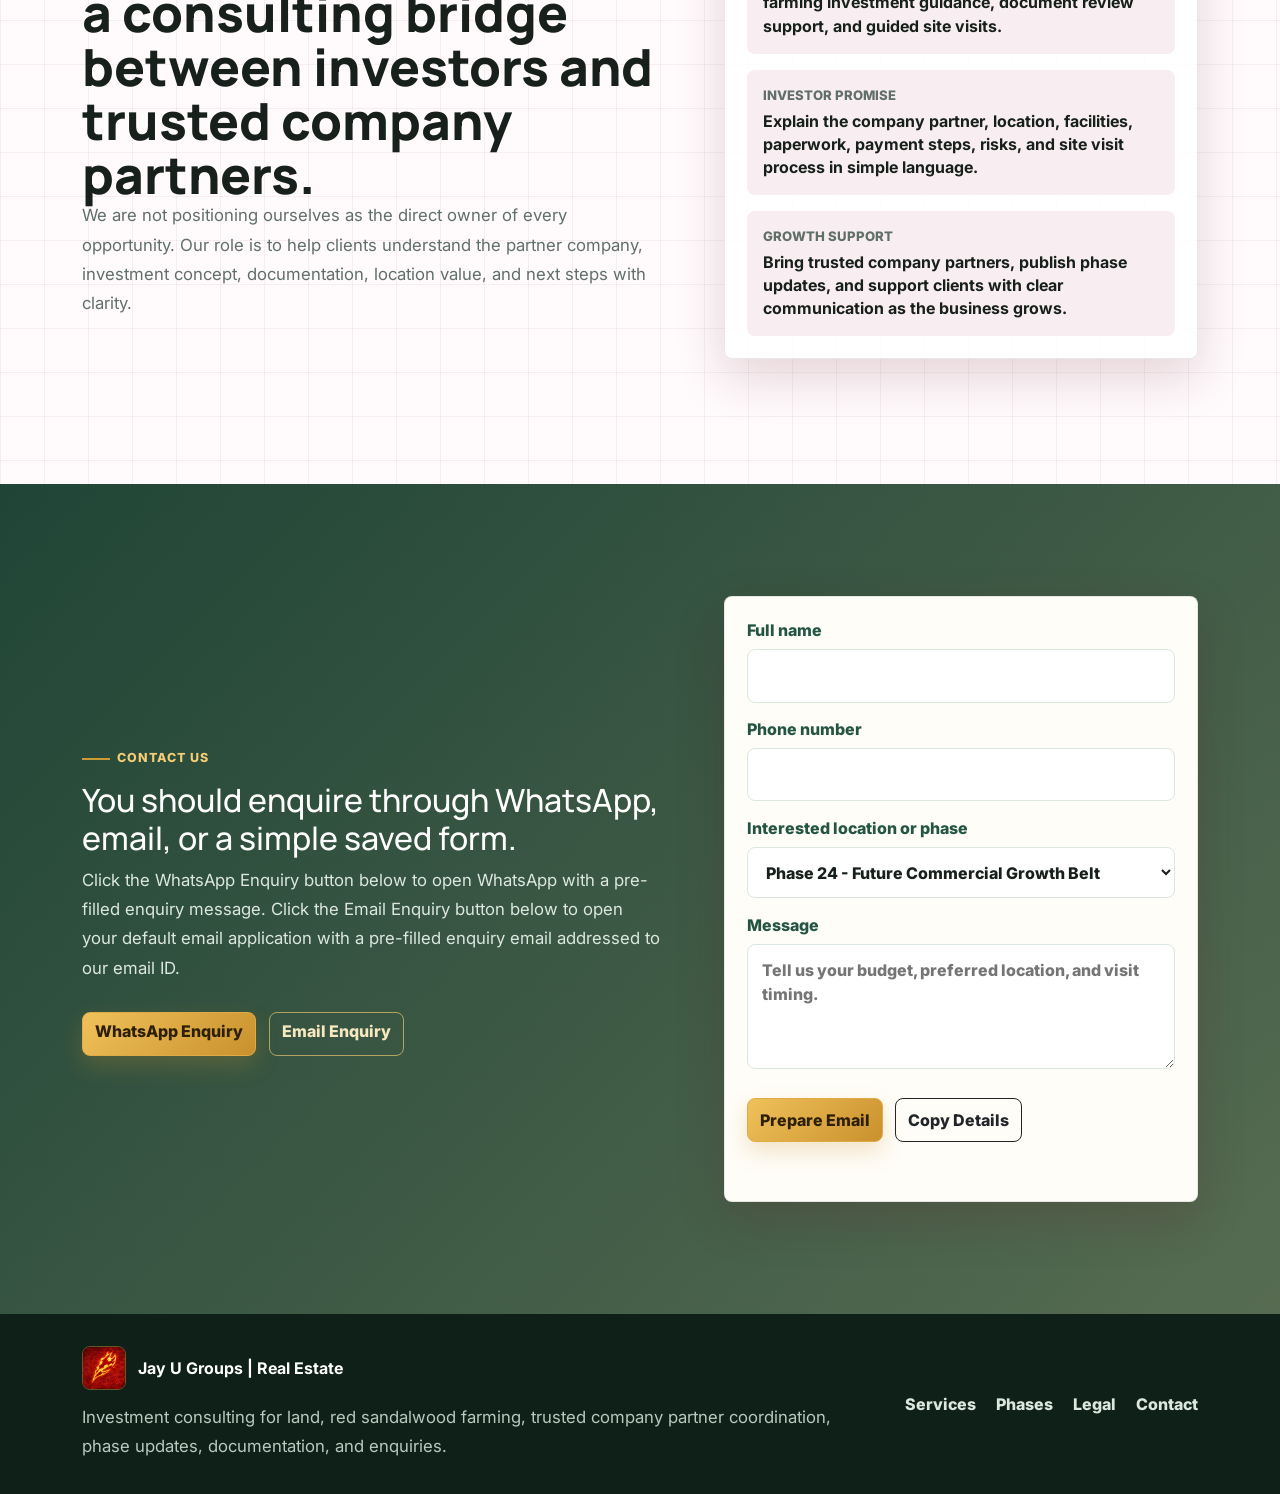
==== commit 2f7106f9: "Corrections 22nd July" ====
--- a/index.html
+++ b/index.html
@@ -18,7 +18,7 @@
     <meta name="twitter:title" content="Land Investment Consulting in Nellore & Andhra Pradesh | Jay U Groups">
     <meta name="twitter:description" content="Land investment and red sandalwood farmland guidance with documentation and site-visit support.">
     <meta name="twitter:image" content="https://jayugroups.in/assets/jay-u-groups-logo.png">
-    <title>Land Investment Consulting in Nellore & Andhra Pradesh | Jay U Groups</title>
+    <title>Red Sandalwood Investment Consulting in Andhra Pradesh, Vijayawada | Jay U Groups</title>
     <link rel="icon" type="image/png" href="./assets/jay-u-groups-logo.png">
     <link rel="preconnect" href="https://cdn.jsdelivr.net">
     <link rel="preconnect" href="https://fonts.googleapis.com">
@@ -86,7 +86,7 @@
           <div class="hero-grid container">
             <div class="hero-copy">
               <span class="eyebrow">Trusted Investment Consulting</span>
-              <h1>Land investment consulting in Nellore, Prakasam, and Andhra Pradesh.</h1>
+              <h1>Red Sandalwood Investment consultant in Andhra Pradesh, India</h1>
               <p>Jay U Groups acts as a consulting bridge for land, real estate, and red sandalwood farmland investments. We help clients understand partner companies, locations, documentation, nearby growth signals, and site visit planning before they decide. Our focus is on informed long-term investment and asset-building decisions, not guaranteed returns.</p>
               <div class="hero-actions">
                 <a class="btn btn-primary btn-lg" id="heroWhatsApp" target="_blank" rel="noopener" href="#">Enquire on WhatsApp</a>
@@ -110,7 +110,7 @@
                 <span class="pin pin-c"></span>
                 <div class="metric-panel">
                   <span>Partner-led opportunities</span>
-                  <strong>Land | Farming | Commercial Growth Corridors</strong>
+                  <strong>Land | Red Sandalwood Farming | Commercial Growth Corridors</strong>
                 </div>
               </div>
             </div>
